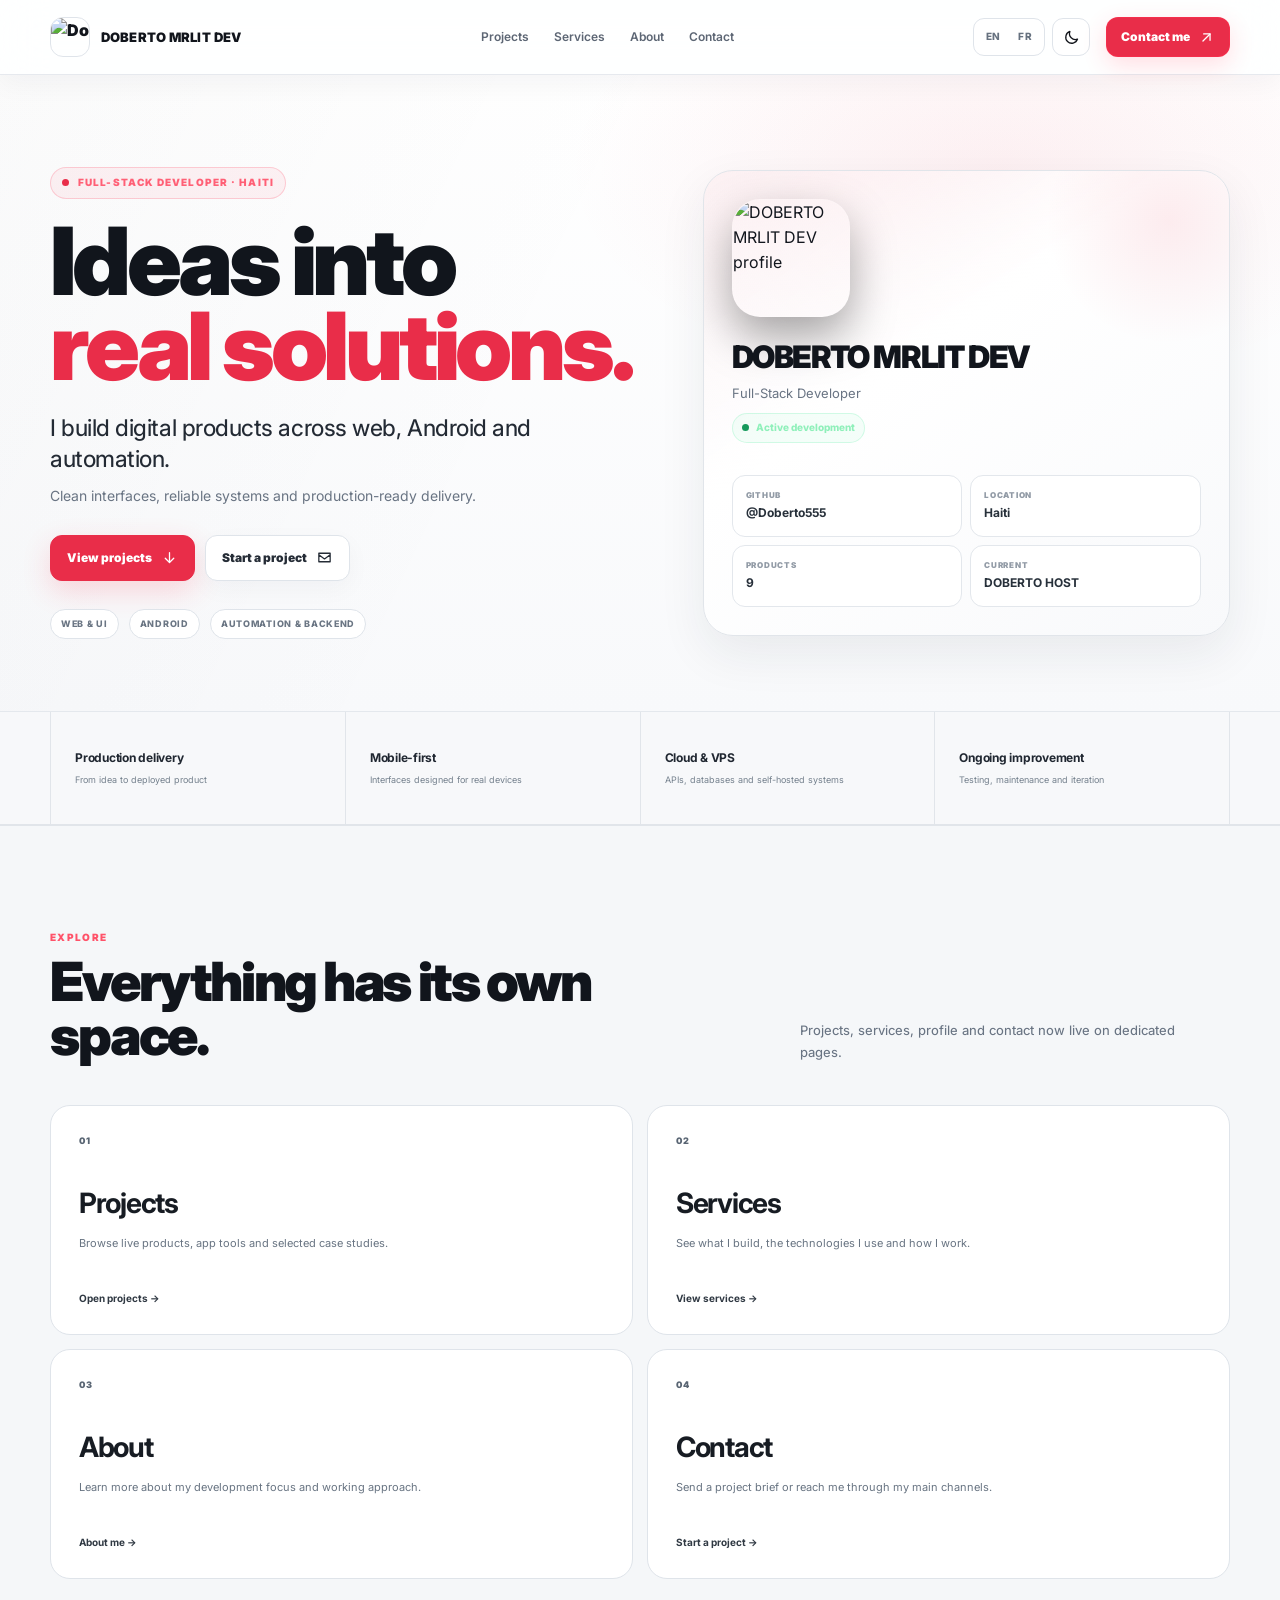
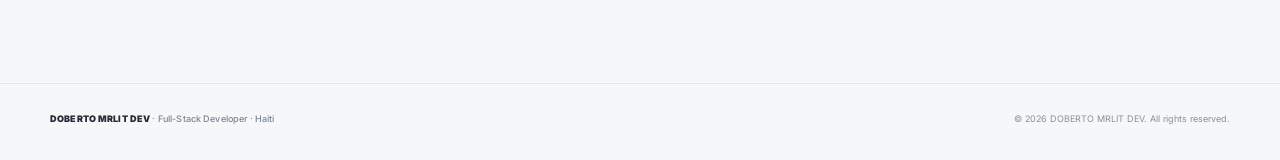
==== index.html @ d6e739d8 "Refresh portfolio UI cache for index.html" ====
<!doctype html>
<html lang="en">
<head>
<meta charset="utf-8">
<meta name="viewport" content="width=device-width,initial-scale=1,viewport-fit=cover">
<title>DOBERTO MRLIT DEV | Full-Stack Developer</title>
<meta name="description" content="Official portfolio of DOBERTO MRLIT DEV — Full-Stack Developer building web, Android and automation products.">
<meta name="author" content="DOBERTO MRLIT DEV">
<meta name="google-site-verification" content="cALy63Eh74a2Y0rTo6aVjcXdVOTKFe8wYYB6sqK8Uak">
<meta name="robots" content="index,follow,max-image-preview:large,max-snippet:-1,max-video-preview:-1">
<meta name="theme-color" content="#07090d">
<meta name="color-scheme" content="dark light">
<link rel="canonical" href="https://dobertomrlit.zone.id/">
<link rel="icon" href="favicon.svg" type="image/svg+xml">
<link rel="manifest" href="site.webmanifest">
<script>try{const t=localStorage.getItem('doberto-theme');document.documentElement.dataset.theme=t||(matchMedia('(prefers-color-scheme: light)').matches?'light':'dark')}catch(_){document.documentElement.dataset.theme='dark'}</script>
<link rel="preconnect" href="https://fonts.googleapis.com">
<link rel="preconnect" href="https://fonts.gstatic.com" crossorigin>
<link href="https://fonts.googleapis.com/css2?family=Inter:wght@400;500;600;700;800;900&display=swap" rel="stylesheet">
<link rel="stylesheet" href="assets/portfolio.css?v=20260912-pro1">
<link rel="stylesheet" href="assets/portfolio-polish.css?v=20260905-cinematic7">
<link rel="stylesheet" href="assets/preferences.css?v=20260905-cinematic2">
<link rel="stylesheet" href="assets/final-clean.css?v=20261001-pages1">
<link rel="preload" as="image" href="https://avatars.githubusercontent.com/u/235633378?v=4">
<meta property="og:type" content="website"><meta property="og:site_name" content="DOBERTO MRLIT DEV">
<meta property="og:title" content="DOBERTO MRLIT DEV | Full-Stack Developer"><meta property="og:description" content="Developer behind DOBERTO HOST, DOBERTO FF PROXY, DOBERTO MINI MD, DOBERTO FLIX, AYITI MARKET, DOBERTO MD V3, DOBERTO VCF and NOVATOP."><meta property="og:url" content="https://dobertomrlit.zone.id/"><meta property="og:image" content="https://dobertomrlit.zone.id/assets/og-preview-v2.jpg?v=20260905-final"><meta property="og:image:secure_url" content="https://dobertomrlit.zone.id/assets/og-preview-v2.jpg?v=20260905-final"><meta property="og:image:type" content="image/jpeg"><meta property="og:image:width" content="1200"><meta property="og:image:height" content="630"><meta property="og:image:alt" content="DOBERTO MRLIT DEV portfolio preview">
<meta name="twitter:card" content="summary_large_image"><meta name="twitter:title" content="DOBERTO MRLIT DEV | Full-Stack Developer"><meta name="twitter:description" content="Developer behind DOBERTO HOST, DOBERTO FF PROXY, DOBERTO MINI MD, DOBERTO FLIX, AYITI MARKET, DOBERTO MD V3, DOBERTO VCF and NOVATOP."><meta name="twitter:image" content="https://dobertomrlit.zone.id/assets/og-preview-v2.jpg?v=20260905-final">
<script type="application/ld+json">{"@context":"https://schema.org","@graph":[{"@type":"Person","@id":"https://dobertomrlit.zone.id/#person","name":"DOBERTO MRLIT DEV","alternateName":["Doberto555","Doberto Mrlit"],"url":"https://dobertomrlit.zone.id/","image":"https://avatars.githubusercontent.com/u/235633378?v=4","jobTitle":"Full-Stack Developer","homeLocation":{"@type":"Country","name":"Haiti"},"email":"mailto:jeandoberto55@gmail.com","sameAs":["https://github.com/Doberto555","https://www.instagram.com/doberto.mr.lit","https://whatsapp.com/channel/0029VbCRDyv0AgWL847SQ419"],"knowsAbout":["Web Development","Android Development","Automation","JavaScript","React","Node.js","Supabase","Firebase","UI/UX"]},{"@type":"WebSite","@id":"https://dobertomrlit.zone.id/#website","url":"https://dobertomrlit.zone.id/","name":"DOBERTO MRLIT DEV","publisher":{"@id":"https://dobertomrlit.zone.id/#person"}}]}</script>
</head>
<body class="intro-active">
<div class="site-intro" id="siteIntro" aria-hidden="true"><div class="intro-inner"><img class="intro-logo" src="https://avatars.githubusercontent.com/u/235633378?v=4" width="84" height="84" alt=""><div class="intro-name">DOBERTO MRLIT DEV</div><div class="intro-progress"><span></span></div></div></div>
<script>(()=>{const finish=()=>{const i=document.getElementById('siteIntro');if(i)i.classList.add('is-leaving');document.body.classList.remove('intro-active');setTimeout(()=>i?.remove(),320)};setTimeout(finish,1800)})()</script>
<a class="skip" href="#main">Skip to content</a>
<header class="nav"><div class="wrap navin"><a class="brand" href="index.html"><img src="https://avatars.githubusercontent.com/u/235633378?v=4" width="40" height="40" alt="Doberto Mrlit"><span>DOBERTO MRLIT DEV</span></a><nav class="links" aria-label="Primary navigation"><a href="projects.html">Projects</a><a href="services.html">Services</a><a href="about.html">About</a><a href="contact.html">Contact</a></nav><a class="nav-cta" href="contact.html">Contact me<span class="icon"><svg viewBox="0 0 24 24" aria-hidden="true"><path d="M7 17L17 7"/><path d="M8 7h9v9"/></svg></span></a><button class="menu" id="menuBtn" aria-label="Open menu" aria-expanded="false" aria-controls="mobilePanel"><span class="icon"><svg viewBox="0 0 24 24" aria-hidden="true"><path d="M4 7h16M4 12h16M4 17h16"/></svg></span></button></div></header>
<nav class="mobile" id="mobilePanel" aria-label="Mobile navigation"><a href="projects.html">Projects<span class="icon"><svg viewBox="0 0 24 24"><path d="M9 18l6-6-6-6"/></svg></span></a><a href="services.html">Services<span class="icon"><svg viewBox="0 0 24 24"><path d="M9 18l6-6-6-6"/></svg></span></a><a href="about.html">About<span class="icon"><svg viewBox="0 0 24 24"><path d="M9 18l6-6-6-6"/></svg></span></a><a href="contact.html">Contact<span class="icon"><svg viewBox="0 0 24 24"><path d="M9 18l6-6-6-6"/></svg></span></a><a href="https://github.com/Doberto555" target="_blank" rel="noopener noreferrer">GitHub<span class="icon"><svg viewBox="0 0 24 24"><path d="M7 17L17 7"/><path d="M8 7h9v9"/></svg></span></a></nav><main id="main"><section class="hero" id="home"><div class="wrap hero-grid"><div class="hero-copy reveal"><div class="eyebrow"><span class="dot"></span> Full-Stack Developer · Haiti</div><h1><span class="hero-line">Ideas into</span><span class="hero-accent">real solutions.</span></h1><p class="lead"><span class="lead-main">I build digital products across web, Android and automation.</span><span class="lead-sub">Clean interfaces, reliable systems and production-ready delivery.</span></p><div class="actions"><a class="btn btn-primary" href="#work">View projects<span class="icon"><svg viewBox="0 0 24 24"><path d="M12 5v14M6 13l6 6 6-6"/></svg></span></a><a class="btn" href="#contact">Start a project<span class="icon"><svg viewBox="0 0 24 24"><path d="M4 6h16v12H4zM4 8l8 6 8-6"/></svg></span></a></div><div class="facts"><span>Web & UI</span><span>Android</span><span>Automation & Backend</span></div></div><aside class="profile reveal"><div class="profile-top"><img src="https://avatars.githubusercontent.com/u/235633378?v=4" width="118" height="118" alt="DOBERTO MRLIT DEV profile"><div><div class="profile-name">DOBERTO MRLIT DEV</div><div class="profile-role">Full-Stack Developer</div><div class="status"><span class="dot"></span>Active development</div></div></div><div class="profile-meta"><div><small>GitHub</small><b>@Doberto555</b></div><div><small>Location</small><b>Haiti</b></div><div><small>Products</small><b>9</b></div><div><small>Current</small><b>DOBERTO HOST</b></div></div></aside></div></section>
<section class="proof-strip" aria-label="Delivery strengths"><div class="wrap proof-grid">
  <div><strong>Production delivery</strong><span>From idea to deployed product</span></div>
  <div><strong>Mobile-first</strong><span>Interfaces designed for real devices</span></div>
  <div><strong>Cloud & VPS</strong><span>APIs, databases and self-hosted systems</span></div>
  <div><strong>Ongoing improvement</strong><span>Testing, maintenance and iteration</span></div>
</div></section>

<section class="home-explore" id="explore"><div class="wrap">
  <div class="section-head reveal"><div><div class="kicker">Explore</div><div class="title">Everything has its own space.</div></div><p class="desc">Projects, services, profile and contact now live on dedicated pages.</p></div>
  <div class="home-page-grid">
    <a class="home-page-card reveal" href="projects.html"><span>01</span><h3>Projects</h3><p>Browse live products, app tools and selected case studies.</p><b>Open projects →</b></a>
    <a class="home-page-card reveal" href="services.html"><span>02</span><h3>Services</h3><p>See what I build, the technologies I use and how I work.</p><b>View services →</b></a>
    <a class="home-page-card reveal" href="about.html"><span>03</span><h3>About</h3><p>Learn more about my development focus and working approach.</p><b>About me →</b></a>
    <a class="home-page-card reveal" href="contact.html"><span>04</span><h3>Contact</h3><p>Send a project brief or reach me through my main channels.</p><b>Start a project →</b></a>
  </div>
</div></section></main><footer><div class="wrap foot"><div><b>DOBERTO MRLIT DEV</b> · Full-Stack Developer · Haiti</div><div>© 2026 DOBERTO MRLIT DEV. All rights reserved.</div></div></footer>
<nav class="bottom-nav" aria-label="Mobile quick navigation"><a href="index.html" class="is-active" aria-current="page"><svg viewBox="0 0 24 24"><path d="M3 11.5 12 4l9 7.5V21h-6v-6H9v6H3Z"/></svg><span>Home</span></a><a href="projects.html"><svg viewBox="0 0 24 24"><rect x="4" y="4" width="6" height="6" rx="1"/><rect x="14" y="4" width="6" height="6" rx="1"/><rect x="4" y="14" width="6" height="6" rx="1"/><rect x="14" y="14" width="6" height="6" rx="1"/></svg><span>Projects</span></a><a href="services.html"><svg viewBox="0 0 24 24"><path d="m12 3 9 5-9 5-9-5 9-5Z"/><path d="m3 12 9 5 9-5"/><path d="m3 16 9 5 9-5"/></svg><span>Services</span></a><a href="about.html"><svg viewBox="0 0 24 24"><circle cx="12" cy="8" r="4"/><path d="M4 21c.8-5 3.4-7 8-7s7.2 2 8 7"/></svg><span>About</span></a><a href="contact.html"><svg viewBox="0 0 24 24"><path d="M4 6h16v12H4zM4 8l8 6 8-6"/></svg><span>Contact</span></a></nav><script>
const b=document.getElementById('menuBtn'),p=document.getElementById('mobilePanel');
const menuLabel=open=>document.documentElement.lang==='fr'?(open?'Fermer le menu':'Ouvrir le menu'):(open?'Close menu':'Open menu');
const closeMenu=()=>{if(!p||!b)return;p.classList.remove('open');b.setAttribute('aria-expanded','false');b.setAttribute('aria-label',menuLabel(false))};
if(b&&p){b.addEventListener('click',()=>{const o=p.classList.toggle('open');b.setAttribute('aria-expanded',String(o));b.setAttribute('aria-label',menuLabel(o))});p.querySelectorAll('a').forEach(a=>a.addEventListener('click',closeMenu));}
document.addEventListener('keydown',e=>{if(e.key==='Escape')closeMenu()});
document.querySelectorAll('.product-mark img').forEach(img=>img.addEventListener('error',()=>{const parent=img.parentElement;parent.textContent=img.dataset.fallback||'';parent.style.fontWeight='900';parent.style.color='var(--accent)';parent.setAttribute('aria-label',img.alt)}));
const items=document.querySelectorAll('.reveal');if('IntersectionObserver'in window){const io=new IntersectionObserver(es=>es.forEach(e=>{if(e.isIntersecting){e.target.classList.add('show');io.unobserve(e.target)}}),{threshold:.08});items.forEach(i=>io.observe(i))}else items.forEach(i=>i.classList.add('show'));
</script>
<script src="assets/portfolio-ui.js?v=20261001-pages4"></script></body></html>
---- assets/portfolio.css ----
:root{
  --bg:#07090d;--bg-soft:#0b0e14;--panel:#0e1219;--panel-2:#111720;--text:#f5f7fb;--muted:#9aa4b2;
  --line:#202733;--line-strong:#313b49;--accent:#ff304f;--accent-soft:rgba(255,48,79,.14);--green:#2ee68a;
  --max:1180px;--radius:24px;--shadow:0 22px 70px rgba(0,0,0,.34)
}
*{box-sizing:border-box}html{scroll-behavior:smooth;scroll-padding-top:88px}body{margin:0;background:var(--bg);color:var(--text);font-family:Inter,Arial,sans-serif;line-height:1.55;-webkit-font-smoothing:antialiased;text-rendering:optimizeLegibility}body::selection{background:rgba(255,48,79,.3)}a{color:inherit;text-decoration:none}button{font:inherit}img{display:block;max-width:100%}.wrap{width:min(calc(100% - 38px),var(--max));margin:auto}.icon{display:inline-flex;width:17px;height:17px;align-items:center;justify-content:center;flex:0 0 auto}.icon svg{width:100%;height:100%;fill:none;stroke:currentColor;stroke-width:1.8;stroke-linecap:round;stroke-linejoin:round}:focus-visible{outline:2px solid #8ab4ff;outline-offset:4px}.skip{position:fixed;top:-70px;left:14px;z-index:10000;padding:10px 14px;border-radius:10px;background:#fff;color:#111;font-weight:700}.skip:focus{top:14px}

.nav{position:sticky;top:0;z-index:100;background:rgba(7,9,13,.78);backdrop-filter:blur(20px);-webkit-backdrop-filter:blur(20px);border-bottom:1px solid rgba(255,255,255,.065)}.navin{height:74px;display:flex;align-items:center;gap:16px}.brand{display:flex;align-items:center;gap:11px;font-weight:900;white-space:nowrap}.brand img{width:40px;height:40px;border-radius:13px;object-fit:cover;border:1px solid var(--line)}.brand span{font-size:13px;letter-spacing:.01em}.links{display:flex;align-items:center;gap:25px;margin-left:auto;color:#b8c0cc;font-size:12px;font-weight:600}.links a{position:relative;transition:color .18s ease}.links a:hover,.links a.is-active{color:#fff}.nav-cta{display:inline-flex;align-items:center;gap:8px;padding:10px 14px;border:1px solid rgba(255,48,79,.55);border-radius:12px;background:var(--accent);color:#fff;font-size:12px;font-weight:900;box-shadow:0 8px 24px rgba(255,48,79,.16)}.menu{display:none;width:42px;height:42px;border:1px solid var(--line);border-radius:12px;background:var(--panel);color:#fff}.mobile{display:none}

.hero{position:relative;padding:92px 0 72px;border-bottom:1px solid var(--line);overflow:hidden;background:linear-gradient(180deg,#080a0f 0%,#07090d 100%)}.hero::before{content:"";position:absolute;inset:0;pointer-events:none;background:radial-gradient(650px 340px at 78% 18%,rgba(255,48,79,.13),transparent 70%),linear-gradient(115deg,rgba(255,255,255,.018),transparent 42%)}.hero-grid{position:relative;display:grid;grid-template-columns:minmax(0,1.06fr) minmax(350px,.94fr);gap:58px;align-items:center}.eyebrow{display:inline-flex;align-items:center;gap:9px;padding:7px 11px;border:1px solid rgba(255,48,79,.2);border-radius:999px;background:rgba(255,48,79,.055);color:#ff6076;font-size:10px;font-weight:900;text-transform:uppercase;letter-spacing:.11em}.dot{width:7px;height:7px;border-radius:50%;background:var(--accent)}h1,h2,h3{margin:0}.hero h1{margin-top:20px;font-size:clamp(54px,7.4vw,94px);line-height:.91;letter-spacing:-.065em;font-weight:900}.hero h1 .hero-line,.hero h1 .hero-accent{display:block}.hero h1 .hero-accent{color:var(--accent)}.lead{max-width:680px;margin:23px 0 27px}.lead-main{display:block;color:#eef1f5;font-size:clamp(18px,2vw,23px);line-height:1.38;font-weight:500;letter-spacing:-.02em}.lead-sub{display:block;margin-top:8px;color:var(--muted);font-size:14px;line-height:1.7}.actions{display:flex;gap:10px;flex-wrap:wrap}.btn{display:inline-flex;align-items:center;justify-content:center;gap:9px;min-height:46px;padding:11px 16px;border:1px solid var(--line);border-radius:12px;background:rgba(255,255,255,.02);font-size:12px;font-weight:900;transition:transform .18s ease,border-color .18s ease,background .18s ease}.btn-primary{background:var(--accent);color:#fff;border-color:var(--accent);box-shadow:0 10px 28px rgba(255,48,79,.18)}.facts{display:flex;gap:10px;flex-wrap:wrap;margin-top:28px}.facts span{padding:7px 10px;border:1px solid var(--line);border-radius:999px;background:rgba(255,255,255,.018);color:#7f8997;font-size:9px;font-weight:800;text-transform:uppercase;letter-spacing:.08em}

.profile{position:relative;min-height:430px;padding:28px;border:1px solid rgba(255,255,255,.08);border-radius:30px;background:linear-gradient(145deg,rgba(255,48,79,.08),rgba(16,20,28,.98) 40%,#0b0f15);box-shadow:var(--shadow);overflow:hidden}.profile::before{content:"";position:absolute;right:-70px;top:-80px;width:260px;height:260px;border-radius:50%;background:radial-gradient(circle,rgba(255,48,79,.2),transparent 67%)}.profile::after{content:"";position:absolute;inset:auto 22px 22px auto;width:160px;height:160px;border:1px solid rgba(255,255,255,.04);border-radius:28px;transform:rotate(12deg)}.profile-top{position:relative;z-index:2;display:flex;flex-direction:column;align-items:flex-start;gap:16px}.profile img{width:118px;height:118px;border-radius:28px;object-fit:cover;border:1px solid rgba(255,255,255,.12);box-shadow:0 20px 45px rgba(0,0,0,.35)}.profile-name{font-size:31px;font-weight:900;letter-spacing:-.045em}.profile-role{margin-top:2px;color:#a9b2bf;font-size:13px}.status{display:inline-flex;align-items:center;gap:7px;margin-top:10px;padding:6px 9px;border:1px solid rgba(46,230,138,.18);border-radius:999px;background:rgba(46,230,138,.05);color:#8ff0ba;font-size:10px;font-weight:800}.status .dot{background:var(--green)}.profile-meta{position:relative;z-index:2;display:grid;grid-template-columns:repeat(2,minmax(0,1fr));gap:8px;margin-top:32px}.profile-meta div{min-width:0;padding:13px;border:1px solid var(--line);border-radius:13px;background:rgba(8,11,16,.72)}.profile-meta small{display:block;color:#687382;font-size:8px;font-weight:900;text-transform:uppercase;letter-spacing:.09em}.profile-meta b{display:block;margin-top:3px;color:#eef1f4;font-size:12px;white-space:nowrap;overflow:hidden;text-overflow:ellipsis}

section{padding:82px 0}.section-head{display:grid;grid-template-columns:1fr minmax(260px,430px);gap:42px;align-items:end;margin-bottom:30px}.kicker{display:flex;align-items:center;gap:8px;color:#ff5269;font-size:10px;font-weight:900;text-transform:uppercase;letter-spacing:.13em}.kicker::before{content:"";width:28px;height:2px;background:var(--accent);border-radius:999px}.title{margin-top:8px;font-size:clamp(34px,4.5vw,54px);line-height:1;letter-spacing:-.05em;font-weight:900}.desc{margin:0;color:var(--muted);font-size:13px;line-height:1.7}

#work{background:linear-gradient(180deg,#080a0f,#07090d)}.project-list{display:grid;grid-template-columns:repeat(2,minmax(0,1fr));gap:16px}.project{--accent:#8f98a7;position:relative;display:grid;grid-template-columns:82px 1fr;grid-template-rows:auto 1fr auto;gap:0 18px;min-height:330px;padding:22px;border:1px solid color-mix(in srgb,var(--accent) 26%,var(--line));border-radius:22px;background:linear-gradient(145deg,color-mix(in srgb,var(--accent) 8%,#10141b),#0c1016 52%,#090c11);overflow:hidden;transition:transform .2s ease,border-color .2s ease,box-shadow .2s ease}.project::before{content:"";position:absolute;inset:0;background:radial-gradient(300px 180px at 100% 0%,color-mix(in srgb,var(--accent) 18%,transparent),transparent 70%);pointer-events:none}.product-mark{position:relative;z-index:1;width:82px;height:82px;grid-column:1;grid-row:1;border:1px solid color-mix(in srgb,var(--accent) 34%,var(--line));border-radius:19px;background:#0c1016;overflow:hidden;box-shadow:0 12px 34px rgba(0,0,0,.28)}.product-mark img{width:100%;height:100%;object-fit:cover}.project-main{position:relative;z-index:1;grid-column:1/-1;grid-row:2;display:flex;flex-direction:column;min-width:0}.project-title-row{display:flex;align-items:center;gap:8px;flex-wrap:wrap;margin-top:18px}.project h3{font-size:26px;letter-spacing:-.04em}.domain{width:100%;order:5;color:#707b8a;font-size:10px;overflow-wrap:anywhere}.live{display:inline-flex;align-items:center;gap:5px;padding:4px 7px;border:1px solid color-mix(in srgb,var(--accent) 22%,var(--line));border-radius:999px;color:color-mix(in srgb,var(--accent) 76%,#fff);font-size:8px;font-weight:900;text-transform:uppercase;letter-spacing:.08em}.live-dot{width:5px;height:5px;border-radius:50%;background:currentColor}.source-private{display:inline-flex;align-items:center;padding:4px 7px;border:1px solid var(--line);border-radius:999px;color:#77818f;font-size:8px;font-weight:800;text-transform:uppercase;letter-spacing:.06em}.project p{max-width:520px;margin:14px 0 17px;color:#a7b0bd;font-size:13px;line-height:1.65}.chips{display:flex;gap:6px;flex-wrap:wrap;margin-top:auto}.chip,.pill{padding:5px 8px;border:1px solid var(--line);border-radius:999px;background:rgba(255,255,255,.025);color:#939eac;font-size:9px}.project-actions{position:relative;z-index:1;grid-column:1/-1;grid-row:3;display:flex;gap:8px;margin-top:20px}.project-actions a{display:inline-flex;align-items:center;justify-content:center;gap:7px;padding:9px 12px;border:1px solid var(--line);border-radius:10px;background:#11161e;color:#dce1e7;font-size:10px;font-weight:900;white-space:nowrap}.project-actions .primary{background:var(--accent);border-color:var(--accent);color:#fff;box-shadow:0 10px 25px color-mix(in srgb,var(--accent) 18%,transparent)}

#stack{border-top:1px solid var(--line);border-bottom:1px solid var(--line);background:#090c11}.stack{display:grid;grid-template-columns:repeat(4,minmax(0,1fr));gap:12px}.tech{min-height:150px;padding:20px;border:1px solid var(--line);border-radius:18px;background:linear-gradient(180deg,#10151d,#0c1016);display:flex;flex-direction:column;align-items:flex-start;justify-content:flex-end;gap:10px;position:relative;overflow:hidden}.tech::before{content:"";position:absolute;inset:0 auto auto 0;width:100%;height:2px;background:linear-gradient(90deg,var(--accent),transparent 75%);opacity:.7}.tech svg{width:36px;height:36px}.tech span{color:#edf0f4;font-size:13px;font-weight:900}.tech small{color:#7f8996;font-size:10px;line-height:1.5}.stack-tools{display:flex;gap:8px;flex-wrap:wrap;margin-top:18px}.stack-tools span{padding:6px 9px;border:1px solid var(--line);border-radius:999px;color:#7f8997;font-size:9px;font-weight:800;background:#0c1016}

#about{background:linear-gradient(180deg,#07090d,#090c11)}.about-grid{display:grid;grid-template-columns:1.1fr .9fr;gap:16px}.about-card{position:relative;padding:26px;border:1px solid var(--line);border-radius:20px;background:linear-gradient(145deg,#10151d,#0c1016);overflow:hidden}.about-card:first-child{border-color:rgba(255,48,79,.22)}.about-card h3{font-size:23px;letter-spacing:-.03em}.about-card p{margin:10px 0 0;color:var(--muted);font-size:13px;line-height:1.7}.pills{display:flex;gap:7px;flex-wrap:wrap;margin-top:18px}

.contact{position:relative;padding:38px;border:1px solid rgba(255,48,79,.24);border-radius:24px;background:linear-gradient(135deg,rgba(255,48,79,.1),#10151d 42%,#0b0f15);overflow:hidden}.contact::after{content:"";position:absolute;right:-70px;bottom:-110px;width:300px;height:300px;border-radius:50%;background:radial-gradient(circle,rgba(255,48,79,.12),transparent 69%);pointer-events:none}.contact-grid{position:relative;z-index:1;display:grid;grid-template-columns:1fr 230px;gap:42px;align-items:center}.availability{display:inline-flex;align-items:center;gap:7px;margin-bottom:15px;color:#8ff0ba;font-size:10px;font-weight:900}.availability::before{content:"";width:6px;height:6px;border-radius:50%;background:var(--green)}.contact h2{max-width:760px;font-size:clamp(33px,4.8vw,56px);line-height:1;letter-spacing:-.05em}.contact p{max-width:620px;margin:14px 0 0;color:var(--muted);font-size:13px;line-height:1.7}.socials{display:grid;gap:8px}.social{display:flex;align-items:center;gap:9px;padding:11px 12px;border:1px solid var(--line);border-radius:11px;background:rgba(255,255,255,.02);color:#d8dee6;font-size:11px;font-weight:800}

footer{padding:28px 0 96px;border-top:1px solid var(--line);color:#6f7987;font-size:11px}.foot{display:flex;justify-content:space-between;gap:18px;flex-wrap:wrap}.foot b{color:#cdd4dd}.reveal{opacity:0;transform:translateY(10px);transition:opacity .46s ease,transform .46s ease}.reveal.show{opacity:1;transform:none}

.bottom-nav{display:none}
@media(hover:hover){.project:hover{transform:translateY(-4px);border-color:color-mix(in srgb,var(--accent) 48%,var(--line));box-shadow:0 20px 52px rgba(0,0,0,.22)}.btn:hover,.nav-cta:hover,.project-actions a:hover,.social:hover{transform:translateY(-1px)}.btn:not(.btn-primary):hover,.social:hover{border-color:var(--line-strong);background:#121821}}
@media(max-width:980px){.links,.nav-cta{display:none}.menu{display:inline-flex;align-items:center;justify-content:center;margin-left:auto}.mobile{position:fixed;top:76px;left:14px;right:14px;z-index:95;padding:9px;border:1px solid var(--line);border-radius:16px;background:rgba(14,18,25,.97);box-shadow:0 24px 60px rgba(0,0,0,.4);backdrop-filter:blur(18px)}.mobile.open{display:block}.mobile a{display:flex;align-items:center;justify-content:space-between;padding:12px;border-radius:10px}.hero-grid{grid-template-columns:1fr;gap:34px}.profile{min-height:auto;max-width:680px}.profile-top{flex-direction:row;align-items:center}.profile img{width:86px;height:86px;border-radius:22px}.profile-name{font-size:25px}.section-head{grid-template-columns:1fr;gap:13px}.stack{grid-template-columns:repeat(2,1fr)}.contact-grid{grid-template-columns:1fr}.socials{grid-template-columns:repeat(2,minmax(0,1fr))}}
@media(max-width:760px){html{scroll-padding-top:72px}.wrap{width:min(calc(100% - 24px),var(--max))}.hero{padding:58px 0 48px}.hero h1{font-size:clamp(48px,15vw,72px)}.lead{margin-top:20px}.profile{border-radius:22px}.project-list{grid-template-columns:1fr}.project{min-height:0}.about-grid{grid-template-columns:1fr}.stack{grid-template-columns:1fr 1fr}section{padding:64px 0}.contact{padding:28px 21px}.mobile>a[href^="#"]{display:none}.mobile>a[href="https://github.com/Doberto555"]{display:flex}.bottom-nav{position:fixed;left:0;right:0;bottom:0;z-index:120;display:grid;grid-template-columns:repeat(5,1fr);padding:7px max(8px,env(safe-area-inset-right)) calc(7px + env(safe-area-inset-bottom)) max(8px,env(safe-area-inset-left));border-top:1px solid rgba(255,255,255,.08);background:rgba(7,9,13,.9);backdrop-filter:blur(20px);-webkit-backdrop-filter:blur(20px)}.bottom-nav a{display:flex;min-width:0;flex-direction:column;align-items:center;justify-content:center;gap:3px;padding:4px 2px;color:#7f8997;font-size:8px;font-weight:800}.bottom-nav a svg{width:19px;height:19px;fill:none;stroke:currentColor;stroke-width:1.8;stroke-linecap:round;stroke-linejoin:round}.bottom-nav a.is-active{color:var(--accent)}footer{padding-bottom:100px}}
@media(max-width:480px){.wrap{width:min(calc(100% - 20px),var(--max))}.navin{height:66px}.brand span{font-size:11px}.brand img{width:35px;height:35px}.hero{padding:46px 0 42px}.hero h1{font-size:47px}.lead-main{font-size:17px}.lead-sub{font-size:12px}.actions{display:grid;grid-template-columns:1fr 1fr}.btn{padding:10px 9px;font-size:11px}.facts{margin-top:20px}.profile{padding:19px}.profile-top{gap:12px}.profile img{width:72px;height:72px;border-radius:18px}.profile-name{font-size:21px}.profile-meta{margin-top:22px}.profile-meta div{padding:10px}.title{font-size:37px}.project{grid-template-columns:68px 1fr;padding:18px}.product-mark{width:68px;height:68px;border-radius:16px}.project h3{font-size:22px}.project p{font-size:12px}.project-actions{display:grid;grid-template-columns:1fr 1fr}.stack{grid-template-columns:1fr}.tech{min-height:122px}.contact h2{font-size:34px}.socials{grid-template-columns:1fr}.foot{display:block}.foot>div+div{margin-top:6px}}
@media(prefers-reduced-motion:reduce){html{scroll-behavior:auto}.reveal{opacity:1;transform:none;transition:none}.project,.btn,.nav-cta,.social{transition:none}}
---- assets/portfolio-polish.css ----
.links a::after{content:"";position:absolute;left:0;right:0;bottom:-25px;height:1px;background:#fff;transform:scaleX(0);transform-origin:center;transition:transform .18s ease}.links a.is-active::after{transform:scaleX(1)}
.product-mark{transition:border-color .18s ease,transform .18s ease}.project:hover .product-mark{border-color:color-mix(in srgb,var(--accent) 52%,var(--line));transform:translateY(-1px)}
.source-private{display:none!important}
.project-actions a,.social{transition:background .18s ease,border-color .18s ease,transform .18s ease}.project-actions a:hover,.social:hover{transform:translateY(-1px);background:#171a21}.project-actions .primary:hover{filter:brightness(1.04)}.contact::before{content:"";position:absolute;top:0;left:42px;right:42px;height:1px;background:linear-gradient(90deg,transparent,#3b404a,transparent)}

/* Premium product cards */
.project{position:relative;display:flex;flex-direction:column;min-height:340px;padding:28px;border:1px solid color-mix(in srgb,var(--accent) 18%,var(--line));border-radius:24px;overflow:hidden;background:linear-gradient(145deg,color-mix(in srgb,var(--accent) 5%,#10141b),#0c1016 58%,#090c11);box-shadow:0 16px 44px rgba(0,0,0,.13)}
.project::before{content:"";position:absolute;inset:0;z-index:0;pointer-events:none;background:radial-gradient(330px 190px at 100% 0%,color-mix(in srgb,var(--accent) 11%,transparent),transparent 74%)}
.project::after{content:"";position:absolute;left:28px;right:28px;top:0;height:2px;z-index:1;border-radius:999px;background:linear-gradient(90deg,var(--accent),color-mix(in srgb,var(--accent) 28%,transparent),transparent 78%);opacity:.82}
.product-mark{position:absolute;left:28px;top:30px;z-index:3;width:78px;height:78px;display:grid;place-items:center;border:1px solid color-mix(in srgb,var(--accent) 28%,var(--line));border-radius:18px;background:#0a0d12;overflow:hidden;box-shadow:0 12px 28px rgba(0,0,0,.22)}
.product-mark img{width:100%;height:100%;object-fit:contain;padding:9px;background:#0a0d12}
.project-main{position:relative;z-index:2;display:flex;flex:1;flex-direction:column;width:100%}
.project-title-row{min-height:82px;margin:0;padding:8px 0 8px 102px;display:flex;align-content:center;align-items:center;gap:8px;flex-wrap:wrap}
.project h3{font-size:30px;line-height:.98;letter-spacing:-.05em;font-weight:900}
.project .live{padding:4px 7px;font-size:7px;letter-spacing:.08em}
.project .domain{width:100%;margin-top:3px;color:#687382;font-size:9px;letter-spacing:.015em}
.project p{max-width:500px;margin:20px 0 19px;color:#939eaa;font-size:12px;line-height:1.7}
.project .chips{display:flex;gap:7px;flex-wrap:wrap;margin-top:auto}
.project .chip{padding:5px 8px;border-color:#1b222c;background:transparent;color:#7f8996;font-size:8px}
.project .chip:nth-child(n+4){display:none}
.project-actions{position:relative;z-index:2;display:grid;grid-template-columns:1.08fr .92fr;gap:9px;width:100%;margin-top:24px}
.project-actions a{min-height:44px;width:100%;border-radius:11px;font-size:10px}
.project-actions .primary{box-shadow:none}
.project-actions a:not(.primary){background:transparent;border-color:#252d38;color:#aeb6c1}

/* More editorial spacing between sections */
section{padding-top:104px;padding-bottom:104px}
.section-head{margin-bottom:42px;gap:52px}
.section-head .title{margin-top:10px}
.section-head .desc{max-width:390px}
.project-list{gap:22px}
#stack,#about,#contact{scroll-margin-top:82px}

/* Premium services studio */
#stack{position:relative;overflow:hidden}
#stack .section-head{margin-bottom:36px}
#stack .stack{counter-reset:service;display:grid;grid-template-columns:repeat(2,minmax(0,1fr));gap:14px}
#stack .tech{counter-increment:service;position:relative;min-height:190px;padding:28px 72px 28px 102px;border:1px solid rgba(255,255,255,.075);border-radius:20px;background:linear-gradient(145deg,#10151d 0%,#0d1118 62%,#0a0e14 100%);display:flex;flex-direction:column;align-items:flex-start;justify-content:center;gap:7px;overflow:hidden;box-shadow:none;transition:border-color .18s ease,background .18s ease}
#stack .tech::before{content:"0" counter(service);position:absolute;top:24px;right:26px;width:auto;height:auto;background:none;color:#4f5967;font-size:10px;font-weight:900;line-height:1;letter-spacing:.12em;opacity:1}
#stack .tech::after{content:"";position:absolute;left:0;top:28px;bottom:28px;width:2px;border-radius:999px;background:var(--accent);opacity:.72}
#stack .tech svg{position:absolute;left:28px;top:50%;transform:translateY(-50%);width:48px;height:48px;padding:10px;border:1px solid #252d38;border-radius:14px;background:#0a0e14;box-sizing:border-box}
#stack .tech span{position:relative;color:#f2f4f7;font-size:18px;font-weight:900;line-height:1.1;letter-spacing:-.025em}
#stack .tech small{max-width:470px;color:#8893a1;font-size:11px;line-height:1.65}

/* Technology stack with real icons */
#stack .stack-tools{display:grid;grid-template-columns:repeat(auto-fit,minmax(132px,1fr));gap:9px;margin-top:30px;padding-top:22px;border-top:1px solid #1d242e}
#stack .stack-tools>span{display:flex;align-items:center;gap:9px;min-width:0;min-height:46px;padding:9px 11px;border:1px solid #202833;border-radius:12px;background:#0b1016;color:#9aa5b3;font-size:9px;font-weight:900;letter-spacing:.035em;text-transform:none;transition:border-color .18s ease,background .18s ease,color .18s ease}
#stack .stack-tools>span::before{content:"";width:24px;height:24px;flex:0 0 24px;background-repeat:no-repeat;background-position:center;background-size:contain}
#stack .stack-tools>span:nth-child(1)::before{background-image:url("data:image/svg+xml,%3Csvg xmlns='http://www.w3.org/2000/svg' viewBox='0 0 24 24'%3E%3Cpath fill='%23E34F26' d='M3 2h18l-1.6 18L12 22l-7.4-2L3 2z'/%3E%3Cpath fill='white' d='M7 6h10l-.2 2H9.2l.2 2h7.2l-.6 6-4 1.1-4-1.1-.3-3h2l.15 1.5 2.15.6 2.15-.6.2-2.5H7.5L7 6z'/%3E%3C/svg%3E")}
#stack .stack-tools>span:nth-child(2)::before{background-image:url("data:image/svg+xml,%3Csvg xmlns='http://www.w3.org/2000/svg' viewBox='0 0 24 24'%3E%3Cpath fill='%231572B6' d='M3 2h18l-1.6 18L12 22l-7.4-2L3 2z'/%3E%3Cpath fill='white' d='M7 6h10l-.2 2H9l.2 2h7.4l-.7 6-3.7 1.1L8.3 16l-.3-3h2l.15 1.5 1.85.55 1.85-.55.25-2.5H7.4L7 6z'/%3E%3C/svg%3E")}
#stack .stack-tools>span:nth-child(3)::before{background-image:url("data:image/svg+xml,%3Csvg xmlns='http://www.w3.org/2000/svg' viewBox='0 0 24 24'%3E%3Crect x='2' y='2' width='20' height='20' rx='4' fill='%23F7DF1E'/%3E%3Ctext x='12' y='16.5' text-anchor='middle' font-family='Arial' font-size='9' font-weight='700' fill='%23111'%3EJS%3C/text%3E%3C/svg%3E")}
#stack .stack-tools>span:nth-child(4)::before{background-image:url("data:image/svg+xml,%3Csvg xmlns='http://www.w3.org/2000/svg' viewBox='0 0 24 24'%3E%3Crect x='2' y='2' width='20' height='20' rx='4' fill='%233178C6'/%3E%3Ctext x='12' y='16.5' text-anchor='middle' font-family='Arial' font-size='9' font-weight='700' fill='white'%3ETS%3C/text%3E%3C/svg%3E")}
#stack .stack-tools>span:nth-child(5)::before{background-image:url("data:image/svg+xml,%3Csvg xmlns='http://www.w3.org/2000/svg' viewBox='0 0 24 24'%3E%3Ccircle cx='12' cy='12' r='2' fill='%2361DAFB'/%3E%3Cg fill='none' stroke='%2361DAFB' stroke-width='1.4'%3E%3Cellipse cx='12' cy='12' rx='10' ry='4'/%3E%3Cellipse cx='12' cy='12' rx='10' ry='4' transform='rotate(60 12 12)'/%3E%3Cellipse cx='12' cy='12' rx='10' ry='4' transform='rotate(120 12 12)'/%3E%3C/g%3E%3C/svg%3E")}
#stack .stack-tools>span:nth-child(6)::before{background-image:url("data:image/svg+xml,%3Csvg xmlns='http://www.w3.org/2000/svg' viewBox='0 0 24 24'%3E%3Cpath fill='%235FA04E' d='M12 2 21 7v10l-9 5-9-5V7l9-5z'/%3E%3Cpath fill='white' d='M8 9h2v6H8V9zm3 0h2.1l2.9 4V9h2v6h-2.1L13 11v4h-2V9z'/%3E%3C/svg%3E")}
#stack .stack-tools>span:nth-child(7)::before{background-image:url("data:image/svg+xml,%3Csvg xmlns='http://www.w3.org/2000/svg' viewBox='0 0 24 24'%3E%3Cpath fill='%237F52FF' d='M3 3h18L12 12l9 9H3V3z'/%3E%3Cpath fill='%23F88909' d='M21 3 12 12l9 9V3z'/%3E%3C/svg%3E")}
#stack .stack-tools>span:nth-child(8)::before{background-image:url("data:image/svg+xml,%3Csvg xmlns='http://www.w3.org/2000/svg' viewBox='0 0 24 24'%3E%3Cpath fill='%23FFCA28' d='M5 19 8 4l4 7 2-4 5 12-7 3-7-3z'/%3E%3Cpath fill='%23FFA000' d='m8 4 4 7-7 8 3-15z'/%3E%3C/svg%3E")}
#stack .stack-tools>span:nth-child(9)::before{background-image:url("data:image/svg+xml,%3Csvg xmlns='http://www.w3.org/2000/svg' viewBox='0 0 24 24'%3E%3Cpath fill='%233ECF8E' d='M13 2 4 13h7l-1 9 10-13h-7V2z'/%3E%3C/svg%3E")}
#stack .stack-tools>span:nth-child(10)::before{background-image:url("data:image/svg+xml,%3Csvg xmlns='http://www.w3.org/2000/svg' viewBox='0 0 24 24'%3E%3Ccircle cx='12' cy='12' r='11' fill='%231b1f23'/%3E%3Cpath fill='white' d='M12 5a7 7 0 0 0-2.2 13.6c.35.06.48-.15.48-.34v-1.33c-1.96.43-2.37-.83-2.37-.83-.32-.82-.78-1.04-.78-1.04-.64-.44.05-.43.05-.43.71.05 1.08.73 1.08.73.63 1.08 1.65.77 2.05.59.06-.46.25-.77.45-.95-1.56-.18-3.2-.78-3.2-3.46 0-.76.27-1.39.72-1.88-.07-.18-.31-.89.07-1.85 0 0 .59-.19 1.92.72a6.7 6.7 0 0 1 3.5 0c1.33-.91 1.92-.72 1.92-.72.38.96.14 1.67.07 1.85.45.49.72 1.12.72 1.88 0 2.69-1.64 3.28-3.2 3.46.25.22.48.65.48 1.31v1.95c0 .19.13.4.49.33A7 7 0 0 0 12 5z'/%3E%3C/svg%3E")}
#stack .stack-tools>span:nth-child(11)::before{background-image:url("data:image/svg+xml,%3Csvg xmlns='http://www.w3.org/2000/svg' viewBox='0 0 24 24'%3E%3Ccircle cx='12' cy='12' r='11' fill='%231b1f23'/%3E%3Cpath fill='white' d='m12 6 6 11H6L12 6z'/%3E%3C/svg%3E")}
@media(hover:hover){#stack .tech:hover{border-color:#323b48;background:linear-gradient(145deg,#111720,#0e131a 62%,#0b0f15)}#stack .stack-tools>span:hover{border-color:#384250;background:#0e141c;color:#dce2e9}}
html[data-theme="light"] #stack .tech{border-color:#dfe4ea;background:linear-gradient(145deg,#fff,#f8f9fb);box-shadow:0 10px 28px rgba(34,42,54,.035)}
html[data-theme="light"] #stack .tech::before{color:#a1a9b4}
html[data-theme="light"] #stack .tech svg{border-color:#dfe4ea;background:#fff}
html[data-theme="light"] #stack .tech span{color:#1a2029}
html[data-theme="light"] #stack .tech small{color:#66717f}
html[data-theme="light"] #stack .stack-tools{border-top-color:#dfe4ea}
html[data-theme="light"] #stack .stack-tools>span{border-color:#dfe4ea;background:#fff;color:#53606e;box-shadow:0 5px 16px rgba(30,38,50,.035)}

/* Cinematic mobile hero */
@media(max-width:760px){
  section{padding-top:74px;padding-bottom:74px}
  .section-head{margin-bottom:28px;gap:12px}
  .hero{padding:36px 0 34px}
  .hero::before{background:radial-gradient(340px 190px at 92% 4%,rgba(255,48,79,.14),transparent 72%),linear-gradient(180deg,rgba(255,255,255,.012),transparent 45%)}
  .hero-grid{gap:22px}
  .eyebrow{padding:6px 9px;font-size:9px;letter-spacing:.1em}
  .hero h1{margin-top:16px;font-size:clamp(43px,13.8vw,64px);line-height:.92;letter-spacing:-.058em}
  .lead{margin:18px 0 20px}
  .lead-main{font-size:17px;line-height:1.42}
  .lead-sub{margin-top:6px;font-size:12px;line-height:1.6}
  .actions{display:grid;grid-template-columns:1fr 1fr;gap:9px}
  .actions .btn{width:100%;min-height:45px}
  .facts{margin-top:16px;gap:6px}
  .facts span{padding:5px 8px;font-size:8px}
  .profile{min-height:0;padding:17px;border-radius:20px;background:linear-gradient(145deg,rgba(255,48,79,.07),rgba(16,20,28,.98) 42%,#0b0f15)}
  .profile::before{right:-70px;top:-85px;width:190px;height:190px;opacity:.72}
  .profile::after{display:none}
  .profile-top{flex-direction:row;align-items:center;gap:13px}
  .profile img{width:66px;height:66px;border-radius:17px;box-shadow:0 12px 28px rgba(0,0,0,.3)}
  .profile-name{font-size:19px;line-height:1.05;letter-spacing:-.035em}
  .profile-role{font-size:11px}
  .status{margin-top:7px;padding:4px 7px;font-size:8px}
  .profile-meta{grid-template-columns:repeat(4,minmax(0,1fr));gap:6px;margin-top:14px}
  .profile-meta div{padding:9px 7px;border-radius:10px;text-align:center}
  .profile-meta small{font-size:6px;letter-spacing:.07em}
  .profile-meta b{margin-top:2px;font-size:9px}
  .project-list{gap:14px}
  .project{min-height:0;padding:21px;border-radius:21px}
  .project::after{left:21px;right:21px}
  .product-mark{left:21px;top:23px;width:66px;height:66px;border-radius:16px}
  .product-mark img{padding:8px}
  .project-title-row{min-height:70px;padding:5px 0 5px 86px;gap:6px}
  .project h3{font-size:23px}
  .project p{margin:17px 0 16px;font-size:11.5px;line-height:1.65}
  .project-actions{margin-top:19px}
  #stack .section-head{margin-bottom:24px}
  #stack .stack{grid-template-columns:1fr;gap:10px}
  #stack .tech{min-height:146px;padding:22px 54px 22px 82px;border-radius:17px}
  #stack .tech::before{top:20px;right:20px;font-size:9px}
  #stack .tech::after{top:22px;bottom:22px}
  #stack .tech svg{left:22px;width:42px;height:42px;padding:9px;border-radius:12px}
  #stack .tech span{font-size:16px}
  #stack .tech small{font-size:10px;line-height:1.55}
  #stack .stack-tools{grid-template-columns:repeat(2,minmax(0,1fr));gap:8px;margin-top:20px;padding-top:16px}
  #stack .stack-tools>span{min-height:43px;padding:8px 9px;font-size:8px}
  #stack .stack-tools>span::before{width:22px;height:22px;flex-basis:22px}
}

@media(max-width:480px){
  section{padding-top:64px;padding-bottom:64px}
  .contact::before{left:22px;right:22px}
  .hero{padding:30px 0 28px}
  .hero h1{font-size:clamp(42px,13vw,52px)}
  .lead-main{font-size:16px}
  .facts{display:grid;grid-template-columns:repeat(3,minmax(0,1fr));width:100%}
  .facts span{text-align:center;white-space:nowrap;overflow:hidden;text-overflow:ellipsis}
  .profile{padding:15px}
  .profile img{width:60px;height:60px;border-radius:15px}
  .profile-name{font-size:17px}
  .profile-meta{grid-template-columns:repeat(2,minmax(0,1fr))}
  .profile-meta div{text-align:left;padding:9px 10px}
  .profile-meta small{font-size:7px}.profile-meta b{font-size:10px}
  .project{padding:18px;border-radius:19px}
  .project::after{left:18px;right:18px}
  .product-mark{left:18px;top:20px;width:60px;height:60px;border-radius:15px}
  .product-mark img{padding:7px}
  .project-title-row{min-height:64px;padding:4px 0 4px 78px;gap:6px}
  .project h3{font-size:21px}
  .project .domain{font-size:8px}
  .project p{display:-webkit-box;overflow:hidden;-webkit-box-orient:vertical;-webkit-line-clamp:3;margin-top:15px}
  .project-actions{gap:8px;margin-top:18px}
  .project-actions a{min-height:43px}
  #stack .tech{min-height:138px;padding:20px 48px 20px 74px}
  #stack .tech::before{top:18px;right:17px}
  #stack .tech svg{left:18px;width:40px;height:40px;padding:8px}
  #stack .tech span{font-size:15px}
  #stack .tech small{font-size:9.5px}
}
@media(max-width:360px){.actions{grid-template-columns:1fr}.facts{grid-template-columns:1fr 1fr}.facts span:last-child{grid-column:1/-1}.profile-top{align-items:flex-start}.profile-name{font-size:16px}.project-title-row{padding-left:72px}.product-mark{width:54px;height:54px}.project h3{font-size:19px}}
@media(prefers-reduced-motion:reduce){.links a::after,.product-mark,.project-actions a,.social,#stack .tech,#stack .stack-tools>span{transition:none!important}}

/* Premium About */
#about{position:relative;background:linear-gradient(180deg,#07090d 0%,#090c11 100%);border-top:1px solid #151b24}
#about .about-grid{display:grid;grid-template-columns:1.14fr .86fr;gap:14px}
#about .about-card{position:relative;min-height:255px;padding:34px;border:1px solid #202733;border-radius:22px;background:linear-gradient(145deg,#10151d,#0b0f15);overflow:hidden;box-shadow:none}
#about .about-card:first-child{border-color:rgba(255,48,79,.24);background:linear-gradient(145deg,rgba(255,48,79,.075),#10141b 45%,#0b0f15)}
#about .about-card:first-child::before{content:"";position:absolute;left:0;top:34px;bottom:34px;width:2px;border-radius:999px;background:var(--accent)}
#about .about-card:first-child::after{content:"";position:absolute;right:-90px;top:-110px;width:260px;height:260px;border-radius:50%;background:radial-gradient(circle,rgba(255,48,79,.12),transparent 68%);pointer-events:none}
#about .about-card h3{position:relative;z-index:1;max-width:540px;font-size:clamp(25px,2.5vw,36px);line-height:1.02;letter-spacing:-.045em}
#about .about-card:nth-child(2) h3{font-size:26px}
#about .about-card p{position:relative;z-index:1;max-width:610px;margin:15px 0 0;color:#929ca9;font-size:12px;line-height:1.75}
#about .pills{position:relative;z-index:1;display:flex;gap:7px;flex-wrap:wrap;margin-top:25px}
#about .pill{padding:6px 9px;border:1px solid #252d38;border-radius:999px;background:transparent;color:#87919e;font-size:8px;font-weight:800;letter-spacing:.025em}

/* Premium final CTA */
#contact{padding-top:92px;padding-bottom:78px;background:#07090d}
#contact .contact{position:relative;padding:52px 54px;border:1px solid rgba(255,48,79,.22);border-radius:28px;background:linear-gradient(135deg,rgba(255,48,79,.09),#10151d 38%,#0b0f15 100%);overflow:hidden}
#contact .contact::before{left:54px;right:54px;background:linear-gradient(90deg,var(--accent),rgba(255,48,79,.18),transparent 72%)}
#contact .contact::after{right:-80px;bottom:-120px;width:340px;height:340px;background:radial-gradient(circle,rgba(255,48,79,.1),transparent 68%)}
#contact .contact-grid{display:grid;grid-template-columns:minmax(0,1fr) minmax(310px,380px);gap:64px;align-items:end}
#contact .availability{margin-bottom:18px;font-size:9px;letter-spacing:.06em;text-transform:uppercase}
#contact .kicker{margin-bottom:13px}
#contact h2{max-width:760px;font-size:clamp(42px,5.4vw,72px);line-height:.94;letter-spacing:-.06em}
#contact p{max-width:590px;margin-top:18px;color:#959fac;font-size:12px;line-height:1.75}
#contact .socials{display:grid;grid-template-columns:1fr 1fr;gap:9px}
#contact .social{min-height:58px;padding:14px 15px;border:1px solid #252d38;border-radius:13px;background:rgba(255,255,255,.018);color:#d9dfe7;font-size:10px;font-weight:900}
#contact .social .icon{width:19px;height:19px;color:#ff536b}
@media(hover:hover){#about .about-card:hover{border-color:#313b49}#about .about-card:first-child:hover{border-color:rgba(255,48,79,.4)}#contact .social:hover{border-color:#3a4452;background:#121821}}

/* Minimal footer */
footer{padding:28px 0 34px;border-top:1px solid #171d26;background:#07090d;color:#687382;font-size:9px}
footer .foot{align-items:center;gap:16px}
footer .foot>div:first-child{font-weight:500;letter-spacing:.015em}
footer .foot b{color:#e2e6eb;font-weight:900}
footer .foot>div:last-child{color:#586270}

/* Light mode completion for final sections */
html[data-theme="light"] #about{background:linear-gradient(180deg,#f7f8fa,#f1f3f6);border-top-color:#dfe4ea}
html[data-theme="light"] #about .about-card{border-color:#dfe4ea;background:#fff;box-shadow:0 12px 32px rgba(30,38,50,.045)}
html[data-theme="light"] #about .about-card:first-child{border-color:rgba(233,45,73,.2);background:linear-gradient(145deg,rgba(233,45,73,.045),#fff 48%,#fafbfc)}
html[data-theme="light"] #about .about-card h3{color:#151a22}
html[data-theme="light"] #about .about-card p{color:#66717f}
html[data-theme="light"] #about .pill{border-color:#dbe1e8;color:#66717f;background:#fafbfc}
html[data-theme="light"] #contact{background:#f1f3f6}
html[data-theme="light"] #contact .contact{border-color:rgba(233,45,73,.18);background:linear-gradient(135deg,rgba(233,45,73,.055),#fff 42%,#f8f9fb);box-shadow:0 18px 50px rgba(30,38,50,.055)}
html[data-theme="light"] #contact h2{color:#11151c}
html[data-theme="light"] #contact p{color:#66717f}
html[data-theme="light"] #contact .social{border-color:#dfe4ea;background:#fff;color:#303843}
html[data-theme="light"] footer{border-top-color:#dfe4ea;background:#f7f8fa;color:#77818d}
html[data-theme="light"] footer .foot b{color:#252c35}
html[data-theme="light"] footer .foot>div:last-child{color:#87909b}

@media(max-width:760px){
  #about .about-grid{grid-template-columns:1fr;gap:11px}
  #about .about-card{min-height:0;padding:25px;border-radius:19px}
  #about .about-card:first-child::before{top:25px;bottom:25px}
  #about .about-card h3,#about .about-card:nth-child(2) h3{font-size:24px}
  #about .about-card p{font-size:11px;margin-top:12px}
  #about .pills{margin-top:19px}
  #contact{padding-top:68px;padding-bottom:64px}
  #contact .contact{padding:30px;border-radius:22px}
  #contact .contact::before{left:30px;right:30px}
  #contact .contact-grid{grid-template-columns:1fr;gap:28px}
  #contact h2{font-size:clamp(38px,10vw,52px)}
  #contact .socials{grid-template-columns:1fr 1fr}
  footer{padding-bottom:104px}
}
@media(max-width:480px){
  #about .about-card{padding:22px}
  #about .about-card:first-child::before{top:22px;bottom:22px}
  #about .about-card h3,#about .about-card:nth-child(2) h3{font-size:22px}
  #contact .contact{padding:24px 20px}
  #contact .contact::before{left:20px;right:20px}
  #contact h2{font-size:38px}
  #contact .socials{grid-template-columns:1fr}
  #contact .social{min-height:52px}
  footer .foot{justify-content:center;text-align:center}
}
---- assets/preferences.css ----
:root{color-scheme:dark}
.pref-controls{display:flex;align-items:center;gap:7px;margin-left:0}.lang-switch{display:flex;align-items:center;padding:3px;border:1px solid var(--line);border-radius:11px;background:var(--panel)}.lang-btn,.theme-toggle{appearance:none;border:0;cursor:pointer;color:var(--muted);background:transparent;font:inherit;font-size:10px;font-weight:800;letter-spacing:.05em}.lang-btn{min-width:32px;height:30px;padding:0 7px;border-radius:7px}.lang-btn.is-active{background:var(--text);color:var(--bg)}.theme-toggle{width:38px;height:38px;display:grid;place-items:center;border:1px solid var(--line);border-radius:11px;background:var(--panel)}.theme-toggle:hover,.lang-btn:hover{color:var(--text)}.theme-toggle svg{width:17px;height:17px;fill:none;stroke:currentColor;stroke-width:1.8;stroke-linecap:round;stroke-linejoin:round}.mobile-prefs{display:none;padding:8px 10px 10px;border-bottom:1px solid var(--line);margin-bottom:4px;align-items:center;justify-content:space-between;gap:10px}.mobile-prefs-label{font-size:10px;font-weight:800;color:var(--muted);text-transform:uppercase;letter-spacing:.09em}.mobile-prefs .pref-controls{display:flex}.navin>.pref-controls{margin-left:auto}.navin>.pref-controls+.nav-cta{margin-left:0}

html[data-theme="light"]{color-scheme:light;--bg:#f6f7f9;--bg-soft:#f0f2f5;--panel:#fff;--panel-2:#f7f8fa;--text:#11141a;--muted:#66717f;--line:#dfe4ea;--line-strong:#cbd2db;--accent:#e92d49;--accent-soft:rgba(233,45,73,.08);--green:#15995b}html[data-theme="light"] body{background:var(--bg);color:var(--text)}html[data-theme="light"] .nav{background:rgba(246,247,249,.88);border-bottom-color:rgba(17,20,26,.08)}html[data-theme="light"] .links{color:#5c6674}html[data-theme="light"] .links a:hover,html[data-theme="light"] .links a.is-active{color:#11141a}html[data-theme="light"] .links a::after{background:#11141a}html[data-theme="light"] .menu,html[data-theme="light"] .lang-switch,html[data-theme="light"] .theme-toggle{background:#fff;color:#11141a}html[data-theme="light"] .hero{background:linear-gradient(180deg,#fff,#f7f8fa)}html[data-theme="light"] .hero::before{background:radial-gradient(650px 340px at 78% 18%,rgba(233,45,73,.08),transparent 70%),linear-gradient(115deg,rgba(17,20,26,.02),transparent 42%)}html[data-theme="light"] .lead-main{color:#1a1f27}html[data-theme="light"] .profile{background:linear-gradient(145deg,rgba(233,45,73,.055),#fff 42%,#f8f9fb);box-shadow:0 22px 65px rgba(36,44,56,.1)}html[data-theme="light"] .profile-meta div{background:rgba(255,255,255,.84)}html[data-theme="light"] .profile-meta b{color:#202630}html[data-theme="light"] #work,html[data-theme="light"] #about{background:linear-gradient(180deg,#f8f9fb,#f4f6f8)}html[data-theme="light"] #stack{background:#f0f2f5}html[data-theme="light"] .project{background:linear-gradient(145deg,color-mix(in srgb,var(--accent) 5%,#fff),#fff 56%,#f8f9fb);box-shadow:0 10px 30px rgba(34,42,54,.045)}html[data-theme="light"] .product-mark,html[data-theme="light"] .tech,html[data-theme="light"] .about-card{background:#fff}html[data-theme="light"] .product-mark img{background:#fff}html[data-theme="light"] .project p,html[data-theme="light"] .about-card p,html[data-theme="light"] .contact p,html[data-theme="light"] .tech small{color:#66717f}html[data-theme="light"] .chip,html[data-theme="light"] .pill,html[data-theme="light"] .stack-tools span{background:#f8f9fb;color:#626d7a}html[data-theme="light"] .project-actions a,html[data-theme="light"] .social{background:#f8f9fb;color:#303843}html[data-theme="light"] .contact{background:linear-gradient(135deg,rgba(233,45,73,.08),#fff 45%,#f7f8fa)}html[data-theme="light"] footer{color:#77818d}html[data-theme="light"] .foot b{color:#303843}html[data-theme="light"] .mobile{background:rgba(255,255,255,.98);box-shadow:0 24px 60px rgba(28,34,43,.14)}html[data-theme="light"] .bottom-nav{background:rgba(255,255,255,.92);border-top-color:rgba(17,20,26,.1)}html[data-theme="light"] .bottom-nav a{color:#77818e}html[data-theme="light"] .bottom-nav a.is-active{color:var(--accent)}html[data-theme="light"] .skip{background:#11141a;color:#fff}

body.intro-active{overflow:hidden}body::before,body::after{content:none!important;display:none!important}.site-intro{position:fixed;inset:0;width:100%;height:100vh;height:100dvh;z-index:2147483647;display:flex!important;align-items:center;justify-content:center;background:#08090b;color:#f7f8fa;overflow:hidden;touch-action:none;pointer-events:all;opacity:1;visibility:visible;animation:introScreen 3.7s cubic-bezier(.22,.7,.24,1) both}.intro-inner{width:min(82vw,320px);display:flex;flex-direction:column;align-items:center;justify-content:center;text-align:center}.intro-logo{display:block;width:84px;height:84px;border-radius:22px;object-fit:cover;border:1px solid #2a2e36;box-shadow:0 18px 50px rgba(0,0,0,.35);opacity:0;transform:translateY(8px) scale(.97);animation:introLogo .55s .16s cubic-bezier(.2,.8,.2,1) forwards}.intro-name{margin-top:16px;font-family:Roboto,Arial,sans-serif;font-size:clamp(27px,5vw,38px);font-weight:900;line-height:1;letter-spacing:-.04em;color:#f7f8fa;opacity:0;transform:translateY(7px);animation:introName .48s .46s cubic-bezier(.2,.8,.2,1) forwards}.intro-progress{width:100%;height:4px;margin-top:18px;border-radius:999px;background:#1b1e24;overflow:hidden;border:1px solid #242830;opacity:0;animation:introFade .28s .7s ease forwards}.intro-progress span{display:block;width:100%;height:100%;border-radius:999px;background:linear-gradient(90deg,#d92f48,#ff4a5f,#ff7a8b);transform:scaleX(0);transform-origin:left center;animation:introFill 2.55s .72s cubic-bezier(.24,.62,.2,1) forwards}@keyframes introLogo{to{opacity:1;transform:none}}@keyframes introName{to{opacity:1;transform:none}}@keyframes introFade{to{opacity:1}}@keyframes introFill{0%{transform:scaleX(0)}42%{transform:scaleX(.38)}70%{transform:scaleX(.76)}100%{transform:scaleX(1)}}@keyframes introScreen{0%,84%{opacity:1;visibility:visible}100%{opacity:0;visibility:hidden}}

/* Service icon fallback: avoids external SVG <use> rendering failures */
#stack .tech svg{display:block!important;background-color:#0a0e14!important;background-repeat:no-repeat!important;background-position:center!important;background-size:27px 27px!important;color:transparent!important}
#stack .tech svg use{display:none!important}
#stack .tech:nth-child(1) svg{background-image:url("data:image/svg+xml,%3Csvg xmlns='http://www.w3.org/2000/svg' viewBox='0 0 24 24'%3E%3Crect x='3' y='4' width='18' height='16' rx='3' fill='none' stroke='%23ff5a68' stroke-width='2'/%3E%3Cpath d='M3 8h18M7 6h.01M10 6h.01' stroke='%23ff5a68' stroke-width='2' stroke-linecap='round'/%3E%3Cpath d='m8 13 2 2-2 2m8-4-2 4' fill='none' stroke='%23ffffff' stroke-width='1.7' stroke-linecap='round' stroke-linejoin='round'/%3E%3C/svg%3E")!important}
#stack .tech:nth-child(2) svg{background-image:url("data:image/svg+xml,%3Csvg xmlns='http://www.w3.org/2000/svg' viewBox='0 0 24 24'%3E%3Cpath d='M7 9h10a2 2 0 0 1 2 2v7H5v-7a2 2 0 0 1 2-2Z' fill='%233DDC84'/%3E%3Cpath d='m8 7-1.4-2M16 7l1.4-2' stroke='%233DDC84' stroke-width='1.6' stroke-linecap='round'/%3E%3Ccircle cx='9' cy='12' r='1' fill='%23ffffff'/%3E%3Ccircle cx='15' cy='12' r='1' fill='%23ffffff'/%3E%3C/svg%3E")!important}
#stack .tech:nth-child(3) svg{background-image:url("data:image/svg+xml,%3Csvg xmlns='http://www.w3.org/2000/svg' viewBox='0 0 24 24'%3E%3Crect x='3' y='4' width='18' height='16' rx='3' fill='none' stroke='%2364a7ff' stroke-width='2'/%3E%3Cpath d='m7 10 3 2.5L7 15m5 0h5' fill='none' stroke='%23ffffff' stroke-width='1.8' stroke-linecap='round' stroke-linejoin='round'/%3E%3C/svg%3E")!important}
#stack .tech:nth-child(4) svg{background-image:url("data:image/svg+xml,%3Csvg xmlns='http://www.w3.org/2000/svg' viewBox='0 0 24 24'%3E%3Cpath d='M13 2 5 13h6l-1 9 9-12h-6V2Z' fill='%233ECF8E'/%3E%3C/svg%3E")!important}

/* Complete light-theme pass */
html[data-theme="light"] body{background:#f6f7f9;color:#12161d}
html[data-theme="light"] .nav{background:rgba(255,255,255,.9);border-bottom:1px solid #e6e9ee;box-shadow:0 8px 28px rgba(22,30,42,.045)}
html[data-theme="light"] .brand span,html[data-theme="light"] .hero h1,html[data-theme="light"] .title,html[data-theme="light"] .project h3,html[data-theme="light"] .profile-name,html[data-theme="light"] .about-card h3,html[data-theme="light"] .contact h2{color:#11151c}
html[data-theme="light"] .hero{background:linear-gradient(180deg,#ffffff 0%,#f8f9fb 100%);border-bottom-color:#e4e8ed}
html[data-theme="light"] .hero::before{background:radial-gradient(620px 320px at 78% 15%,rgba(233,45,73,.07),transparent 70%),linear-gradient(115deg,rgba(20,25,32,.018),transparent 45%)}
html[data-theme="light"] .lead-main{color:#232a34}
html[data-theme="light"] .lead-sub,html[data-theme="light"] .desc,html[data-theme="light"] .profile-role{color:#697483}
html[data-theme="light"] .btn:not(.btn-primary){background:#fff;border-color:#dfe4ea;color:#252c36;box-shadow:0 8px 24px rgba(28,36,48,.035)}
html[data-theme="light"] .facts span{background:#fff;border-color:#dfe4ea;color:#6b7684}
html[data-theme="light"] .profile{border-color:#e1e5ea;background:linear-gradient(145deg,rgba(233,45,73,.045),#fff 40%,#f8f9fb);box-shadow:0 18px 48px rgba(30,38,50,.075)}
html[data-theme="light"] .profile::before{background:radial-gradient(circle,rgba(233,45,73,.09),transparent 67%)}
html[data-theme="light"] .profile-meta div{border-color:#e3e7ec;background:#fff}
html[data-theme="light"] .profile-meta small{color:#929ba6}
html[data-theme="light"] .profile-meta b{color:#27303a}
html[data-theme="light"] #work{background:linear-gradient(180deg,#fafbfc,#f6f7f9)}
html[data-theme="light"] .project{border-color:color-mix(in srgb,var(--accent) 15%,#dfe4ea);background:linear-gradient(145deg,color-mix(in srgb,var(--accent) 4%,#fff),#fff 58%,#fafbfc);box-shadow:0 14px 38px rgba(30,38,50,.055)}
html[data-theme="light"] .project::before{background:radial-gradient(330px 190px at 100% 0%,color-mix(in srgb,var(--accent) 7%,transparent),transparent 74%)}
html[data-theme="light"] .product-mark{border-color:color-mix(in srgb,var(--accent) 20%,#dfe4ea);background:#fff;box-shadow:0 10px 24px rgba(30,38,50,.06)}
html[data-theme="light"] .product-mark img{background:#fff}
html[data-theme="light"] .project .domain{color:#8a94a0}
html[data-theme="light"] .project p{color:#66717e}
html[data-theme="light"] .project .chip{border-color:#dde3e9;background:#fff;color:#6f7986}
html[data-theme="light"] .project-actions a:not(.primary){background:#fff;border-color:#dfe4ea;color:#3e4752}
html[data-theme="light"] #stack{background:#f1f3f6;border-top-color:#e1e5ea;border-bottom-color:#e1e5ea}
html[data-theme="light"] #stack .tech{border-color:#dfe4ea;background:linear-gradient(145deg,#fff,#f8f9fb);box-shadow:0 12px 30px rgba(32,40,52,.045)}
html[data-theme="light"] #stack .tech::before{color:#a3abb5}
html[data-theme="light"] #stack .tech::after{background:#e92d49;opacity:.56}
html[data-theme="light"] #stack .tech svg{border-color:#dfe4ea!important;background-color:#fff!important;box-shadow:0 8px 18px rgba(28,36,48,.045)}
html[data-theme="light"] #stack .tech span{color:#18202a}
html[data-theme="light"] #stack .tech small{color:#687482}
html[data-theme="light"] #stack .stack-tools{border-top-color:#dde2e8}
html[data-theme="light"] #stack .stack-tools span{color:#737e8b;background:transparent}
html[data-theme="light"] #about{background:linear-gradient(180deg,#f8f9fb,#f4f6f8)}
html[data-theme="light"] .about-card{border-color:#dfe4ea;background:linear-gradient(145deg,#fff,#f8f9fb);box-shadow:0 10px 28px rgba(32,40,52,.035)}
html[data-theme="light"] .about-card:first-child{border-color:rgba(233,45,73,.2)}
html[data-theme="light"] .about-card p{color:#687482}
html[data-theme="light"] .pill{border-color:#dfe4ea;background:#fff;color:#687482}
html[data-theme="light"] .contact{border-color:rgba(233,45,73,.18);background:linear-gradient(135deg,rgba(233,45,73,.055),#fff 42%,#f8f9fb);box-shadow:0 16px 42px rgba(30,38,50,.045)}
html[data-theme="light"] .contact::after{background:radial-gradient(circle,rgba(233,45,73,.07),transparent 69%)}
html[data-theme="light"] .contact p{color:#687482}
html[data-theme="light"] .social{border-color:#dfe4ea;background:#fff;color:#343d48}
html[data-theme="light"] footer{border-top-color:#e1e5ea;background:#f6f7f9;color:#7b8591}
html[data-theme="light"] .foot b{color:#2d3640}
html[data-theme="light"] .mobile{background:rgba(255,255,255,.98);border-color:#e1e5ea}
html[data-theme="light"] .bottom-nav{background:rgba(255,255,255,.94);border-top-color:#e1e5ea;box-shadow:0 -10px 30px rgba(30,38,50,.055)}
html[data-theme="light"] .bottom-nav a{color:#788390}
html[data-theme="light"] .bottom-nav a.is-active{color:#e92d49}

@media(max-width:980px){.pref-desktop{display:none}.mobile-prefs{display:flex}.mobile-prefs .pref-controls{margin-left:0}}@media(max-width:480px){.intro-inner{width:min(78vw,280px)}.intro-logo{width:78px;height:78px;border-radius:20px}.intro-name{margin-top:14px;font-size:28px}.intro-progress{margin-top:16px;height:4px}}
@media(prefers-reduced-motion:reduce){html{scroll-behavior:auto}.lang-btn,.theme-toggle{transition:none!important}.site-intro{animation:introScreenReduced 2.4s linear both!important}.intro-logo,.intro-name,.intro-progress{opacity:1!important;transform:none!important;animation:none!important}.intro-progress span{transform:scaleX(1)!important;animation:none!important}@keyframes introScreenReduced{0%,82%{opacity:1;visibility:visible}100%{opacity:0;visibility:hidden}}}
---- assets/final-clean.css ----
/* Final clean premium pass — 2026-09-12 */

/* Remove decorative mini-bars and reduce visual noise */
.kicker::before{display:none!important}
.project::after,#stack .tech::after,#about .about-card::before,#about .about-card::after,#contact .contact::before,#contact .contact::after{display:none!important}

/* Projects: neutral studio cards, accents only where meaningful */
.project{border-color:#222a35!important;background:#0c1016!important;box-shadow:none!important}
.project::before{background:none!important}
.project:hover{border-color:#303a47!important;background:#0e131a!important}
.product-mark{border-color:#29323e!important;background:#090d12!important;box-shadow:none!important}
.product-mark img{background:#090d12!important}
.project .live{border-color:#303946!important;background:#0a0f15!important;color:#b9c2cd!important}
.project .live-dot{background:var(--accent)!important;box-shadow:none!important}
.project .chips{gap:12px!important}
.project .chip{padding:0!important;border:0!important;border-radius:0!important;background:transparent!important;color:#7d8794!important;font-size:8px!important}
.project .chip:nth-child(n+3){display:none!important}
.project .chip:not(:last-child)::after{content:"·";margin-left:12px;color:#404956}
.project-actions{border-top:1px solid #1d252f;padding-top:18px;margin-top:22px!important}
.project-actions .primary{background:var(--accent)!important;color:#fff!important}
.project-actions a:not(.primary){border-color:#29323e!important;background:transparent!important;color:#b5bdc8!important}

/* Services: no numbers, no side bars, cleaner cards */
#stack .stack{gap:16px!important}
#stack .tech{min-height:172px!important;padding:28px 28px 28px 102px!important;border-color:#222a35!important;background:#0c1016!important;border-radius:18px!important}
#stack .tech::before{display:none!important}
#stack .tech:hover{border-color:#303a47!important;background:#0e131a!important}
#stack .tech svg{left:28px!important;width:50px!important;height:50px!important;border-color:#27313d!important;background:#090d12!important;box-shadow:none!important}
#stack .tech span{font-size:18px!important}
#stack .tech small{color:#8893a1!important}
#stack .stack-tools{border-top-color:#1b222b!important;margin-top:34px!important;padding-top:24px!important}
#stack .stack-tools>span{border-color:#222b36!important;background:#0a0f15!important;border-radius:10px!important;box-shadow:none!important}

/* About: editorial panels, no colored edge/glow, no dashboard pills */
#about{background:#080b10!important;border-top-color:#151b23!important}
#about .about-grid{grid-template-columns:1fr 1fr!important;gap:16px!important}
#about .about-card,#about .about-card:first-child{min-height:230px!important;padding:34px!important;border-color:#222a35!important;background:#0c1016!important;box-shadow:none!important}
#about .about-card:hover,#about .about-card:first-child:hover{border-color:#303a47!important}
#about .about-card h3{font-size:clamp(25px,2.4vw,34px)!important}
#about .about-card:nth-child(2) h3{font-size:clamp(25px,2.4vw,34px)!important}
#about .pills{gap:0 16px!important;margin-top:24px!important}
#about .pill{position:relative;padding:0!important;border:0!important;border-radius:0!important;background:transparent!important;color:#7e8996!important;font-size:8px!important}
#about .pill:not(:last-child)::after{content:"·";margin-left:16px;color:#404956}

/* Contact: one calm final CTA instead of another accented card */
#contact{background:#080b10!important}
#contact .contact{border-color:#232c37!important;background:#0c1016!important;box-shadow:none!important}
#contact .availability{color:#7f8b98!important}
#contact .social{border-color:#27313d!important;background:#090e14!important;box-shadow:none!important}
#contact .social .icon{color:#aeb8c4!important}
#contact .social:hover{border-color:#394553!important;background:#0e141c!important}

/* Light mode: same restrained hierarchy */
html[data-theme="light"] .project{border-color:#dfe4ea!important;background:#fff!important;box-shadow:0 10px 30px rgba(24,32,44,.035)!important}
html[data-theme="light"] .project:hover{border-color:#cbd3dc!important;background:#fff!important}
html[data-theme="light"] .product-mark{border-color:#dce2e8!important;background:#fff!important}
html[data-theme="light"] .product-mark img{background:#fff!important}
html[data-theme="light"] .project .live{border-color:#dce2e8!important;background:#f8f9fb!important;color:#5f6976!important}
html[data-theme="light"] .project .chip{color:#6c7682!important}
html[data-theme="light"] .project-actions{border-top-color:#e3e7ec!important}
html[data-theme="light"] .project-actions a:not(.primary){border-color:#d8dee6!important;color:#4f5965!important}
html[data-theme="light"] #stack .tech{border-color:#dfe4ea!important;background:#fff!important;box-shadow:none!important}
html[data-theme="light"] #stack .tech:hover{border-color:#cbd3dc!important;background:#fff!important}
html[data-theme="light"] #stack .tech svg{border-color:#dce2e8!important;background:#fff!important}
html[data-theme="light"] #stack .stack-tools{border-top-color:#e1e5ea!important}
html[data-theme="light"] #stack .stack-tools>span{border-color:#dfe4ea!important;background:#fff!important;color:#53606e!important;box-shadow:none!important}
html[data-theme="light"] #about{background:#f5f7f9!important;border-top-color:#e1e5ea!important}
html[data-theme="light"] #about .about-card,html[data-theme="light"] #about .about-card:first-child{border-color:#dfe4ea!important;background:#fff!important;box-shadow:none!important}
html[data-theme="light"] #about .pill{color:#687482!important}
html[data-theme="light"] #contact{background:#f5f7f9!important}
html[data-theme="light"] #contact .contact{border-color:#dfe4ea!important;background:#fff!important;box-shadow:none!important}
html[data-theme="light"] #contact .social{border-color:#dfe4ea!important;background:#f8f9fb!important;color:#303843!important}
html[data-theme="light"] #contact .social .icon{color:#596674!important}

@media(max-width:760px){
  .project-actions{padding-top:15px!important}
  #stack .tech{min-height:142px!important;padding:22px 22px 22px 82px!important}
  #stack .tech svg{left:22px!important;width:44px!important;height:44px!important}
  #about .about-grid{grid-template-columns:1fr!important}
  #about .about-card,#about .about-card:first-child{min-height:0!important;padding:25px!important}
}

@media(max-width:480px){
  #stack .tech{min-height:136px!important;padding:20px 18px 20px 72px!important}
  #stack .tech svg{left:18px!important;width:40px!important;height:40px!important}
  #about .about-card,#about .about-card:first-child{padding:22px!important}
}

/* Final professional typography */
html,body,button,input,textarea,select{font-family:Inter,Arial,sans-serif}
.hero h1,.title,.project h3,#stack .tech span,#about .about-card h3,#contact h2{font-feature-settings:"ss01" 1,"cv02" 1;letter-spacing:-.045em}
.lead-main,.desc,.project p,#stack .tech small,#about .about-card p,#contact p{font-weight:450}


/* Portfolio Pro V3 — proof, process and conversion */
.proof-strip{padding:0!important;border-bottom:1px solid #151b23;background:#080b10}
.proof-grid{display:grid;grid-template-columns:repeat(4,minmax(0,1fr));border-left:1px solid #1b222c}
.proof-grid>div{min-height:112px;padding:26px 24px;border-right:1px solid #1b222c;display:flex;flex-direction:column;justify-content:center;gap:6px}
.proof-grid strong{font-size:12px;color:#e7ebf0;letter-spacing:-.02em}
.proof-grid span{font-size:9px;line-height:1.55;color:#76818e}

#process{background:#070a0f;border-top:1px solid #151b23;border-bottom:1px solid #151b23}
.process-grid{display:grid;grid-template-columns:repeat(5,minmax(0,1fr));gap:12px}
.process-card{min-height:220px;padding:25px;border:1px solid #222a35;border-radius:18px;background:#0c1016}
.process-card>span{display:block;margin-bottom:34px;color:#596573;font-size:10px;font-weight:900;letter-spacing:.12em}
.process-card h3{font-size:20px;letter-spacing:-.035em;color:#eef1f5}
.process-card p{margin:10px 0 0;color:#84909d;font-size:10px;line-height:1.7}

.contact-side{display:flex;flex-direction:column;gap:14px}
.project-brief{padding:18px;border:1px solid #27313d;border-radius:16px;background:#090e14}
.project-brief label{display:block;margin:0 0 11px}
.project-brief label>span{display:block;margin-bottom:6px;color:#8b96a3;font-size:8px;font-weight:800;text-transform:uppercase;letter-spacing:.08em}
.project-brief input,.project-brief select,.project-brief textarea{width:100%;border:1px solid #252f3a;border-radius:10px;background:#0c1219;color:#eef2f6;padding:11px 12px;outline:none;font:inherit;font-size:10px}
.project-brief textarea{resize:vertical;min-height:94px}
.project-brief input:focus,.project-brief select:focus,.project-brief textarea:focus{border-color:#465363;box-shadow:0 0 0 3px rgba(255,255,255,.03)}
.brief-row{display:grid;grid-template-columns:1fr 1fr;gap:10px}
.brief-submit{width:100%;min-height:44px;border:0;border-radius:10px;background:#eef2f6;color:#0b1016;font-size:10px;font-weight:900;cursor:pointer}
.project-brief small{display:block;margin-top:9px;color:#697582;font-size:8px;line-height:1.5}

html[data-theme="light"] .proof-strip{background:#f7f8fa;border-bottom-color:#e1e5ea}
html[data-theme="light"] .proof-grid{border-left-color:#e1e5ea}
html[data-theme="light"] .proof-grid>div{border-right-color:#e1e5ea}
html[data-theme="light"] .proof-grid strong{color:#202731}
html[data-theme="light"] .proof-grid span{color:#74808d}
html[data-theme="light"] #process{background:#f5f7f9;border-color:#e1e5ea}
html[data-theme="light"] .process-card{border-color:#dfe4ea;background:#fff}
html[data-theme="light"] .process-card>span{color:#9aa3ad}
html[data-theme="light"] .process-card h3{color:#171c23}
html[data-theme="light"] .process-card p{color:#687482}
html[data-theme="light"] .project-brief{border-color:#dfe4ea;background:#f8f9fb}
html[data-theme="light"] .project-brief label>span{color:#697583}
html[data-theme="light"] .project-brief input,html[data-theme="light"] .project-brief select,html[data-theme="light"] .project-brief textarea{border-color:#d8dee6;background:#fff;color:#202731}
html[data-theme="light"] .brief-submit{background:#171c23;color:#fff}

@media(max-width:980px){
  .proof-grid{grid-template-columns:repeat(2,minmax(0,1fr))}
  .process-grid{grid-template-columns:repeat(2,minmax(0,1fr))}
  .process-card:last-child{grid-column:1/-1}
}
@media(max-width:760px){
  .proof-grid{grid-template-columns:1fr 1fr}
  .proof-grid>div{min-height:96px;padding:20px 16px}
  .process-grid{grid-template-columns:1fr}
  .process-card,.process-card:last-child{grid-column:auto;min-height:0}
  .process-card>span{margin-bottom:22px}
}
@media(max-width:480px){
  .proof-grid{grid-template-columns:1fr}
  .proof-grid>div{min-height:82px}
  .brief-row{grid-template-columns:1fr}
}
@media(prefers-reduced-motion:reduce){
  .site-intro{display:none!important}
  body.intro-active{overflow:auto!important}
}


/* Portfolio Pro V4 — visual featured work */
.featured-work{margin:4px 0 42px}
.featured-work-head{display:flex;align-items:end;justify-content:space-between;gap:18px;margin-bottom:14px}
.featured-label{display:inline-flex;align-items:center;min-height:28px;color:#b7c0ca;font-size:9px;font-weight:900;letter-spacing:.11em;text-transform:uppercase}
.featured-desc{max-width:470px;margin:0;color:#75808d;font-size:9px;line-height:1.55;text-align:right}
.featured-grid{display:grid;grid-template-columns:repeat(2,minmax(0,1fr));gap:12px}
.featured-card{position:relative;display:block;min-height:250px;border:1px solid #222a35;border-radius:20px;overflow:hidden;background:#090d12}
.featured-card.featured-wide{min-height:320px}
.featured-card img{width:100%;height:100%;min-height:inherit;display:block;object-fit:cover;transition:transform .45s ease,filter .45s ease;filter:saturate(.92) brightness(.8)}
.featured-card::after{content:"";position:absolute;inset:0;background:linear-gradient(180deg,transparent 38%,rgba(5,8,12,.86) 100%);pointer-events:none}
.featured-overlay{position:absolute;z-index:2;left:22px;right:22px;bottom:20px;display:flex;align-items:end;justify-content:space-between;gap:16px}
.featured-overlay b{color:#fff;font-size:18px;letter-spacing:-.035em}
.featured-overlay small{color:#c0c8d2;font-size:8px;font-weight:700;letter-spacing:.02em;text-align:right}
.all-projects-head{display:flex;align-items:center;gap:14px;margin:0 0 16px}
.all-projects-line{height:1px;flex:1;background:#1b222c}
@media(hover:hover){
  .featured-card:hover{border-color:#36414e}
  .featured-card:hover img{transform:scale(1.025);filter:saturate(1) brightness(.9)}
}
html[data-theme="light"] .featured-card{border-color:#dfe4ea;background:#fff}
html[data-theme="light"] .featured-card::after{background:linear-gradient(180deg,transparent 40%,rgba(15,20,28,.78) 100%)}
html[data-theme="light"] .featured-label{color:#596572}
html[data-theme="light"] .featured-desc{color:#7b8590}
html[data-theme="light"] .all-projects-line{background:#dfe4ea}
@media(max-width:760px){
  .featured-work{margin-bottom:32px}
  .featured-work-head{align-items:flex-start;flex-direction:column;gap:5px}
  .featured-desc{text-align:left}
  .featured-grid{grid-template-columns:1fr}
  .featured-card,.featured-card.featured-wide{min-height:220px}
  .featured-overlay{left:18px;right:18px;bottom:17px}
}
@media(max-width:480px){
  .featured-card,.featured-card.featured-wide{min-height:185px;border-radius:16px}
  .featured-overlay{align-items:flex-start;flex-direction:column;gap:4px}
  .featured-overlay b{font-size:16px}
  .featured-overlay small{text-align:left}
}
@media(prefers-reduced-motion:reduce){.featured-card img{transition:none!important}}


/* Featured image fit fix — keep full artwork visible */
.featured-card,
.featured-card.featured-wide{
  min-height:0!important;
  aspect-ratio:16/9;
  background:#070b10!important;
}
.featured-card img{
  width:100%!important;
  height:100%!important;
  min-height:0!important;
  object-fit:contain!important;
  object-position:center center!important;
  background:#070b10!important;
  filter:none!important;
}
.featured-card::after{
  background:linear-gradient(180deg,transparent 58%,rgba(5,8,12,.78) 100%)!important;
}
.featured-overlay{
  left:18px!important;
  right:18px!important;
  bottom:15px!important;
}
html[data-theme="light"] .featured-card,
html[data-theme="light"] .featured-card img{
  background:#f3f5f7!important;
}
@media(hover:hover){
  .featured-card:hover img{
    transform:scale(1.01)!important;
    filter:none!important;
  }
}
@media(max-width:760px){
  .featured-card,
  .featured-card.featured-wide{
    aspect-ratio:16/10;
    min-height:0!important;
  }
}
@media(max-width:480px){
  .featured-card,
  .featured-card.featured-wide{
    aspect-ratio:4/3;
    min-height:0!important;
  }
}


/* Featured artwork reliability fix */
.featured-card,
.featured-card.featured-wide{
  aspect-ratio:16/9!important;
}
.featured-card img{
  width:100%!important;
  height:100%!important;
  object-fit:cover!important;
  object-position:center!important;
  display:block!important;
  background:transparent!important;
}
@media(max-width:760px){
  .featured-card,
  .featured-card.featured-wide{
    aspect-ratio:16/9!important;
  }
}
@media(max-width:480px){
  .featured-card,
  .featured-card.featured-wide{
    aspect-ratio:16/9!important;
  }
}


/* Complete project archive */
.project-archive{margin-top:54px;padding-top:30px;border-top:1px solid #1b222c}
.archive-head{display:flex;align-items:end;justify-content:space-between;gap:28px;margin-bottom:18px}
.archive-head h3{margin:6px 0 0;color:#eef1f5;font-size:clamp(24px,3vw,38px);letter-spacing:-.045em}
.archive-head>p{max-width:520px;margin:0;color:#7e8996;font-size:10px;line-height:1.7;text-align:right}
.archive-grid{display:grid;grid-template-columns:repeat(3,minmax(0,1fr));gap:12px}
.archive-card{position:relative;min-height:250px;padding:22px;border:1px solid #222a35;border-radius:18px;background:#0c1016;display:flex;flex-direction:column}
.archive-top{display:flex;align-items:center;justify-content:space-between;gap:10px;margin-bottom:28px}
.archive-mark{display:grid;place-items:center;width:42px;height:42px;border:1px solid #2b3542;border-radius:12px;background:#090d12;color:#d9e0e8;font-size:10px;font-weight:900;letter-spacing:.05em}
.archive-public{padding:5px 7px;border:1px solid #2d3d35;border-radius:999px;color:#8ac9a0;font-size:7px;font-weight:900;text-transform:uppercase;letter-spacing:.05em}
.archive-card h4{margin:0;color:#eef2f6;font-size:18px;letter-spacing:-.035em}
.archive-card p{margin:10px 0 18px;color:#87929f;font-size:10px;line-height:1.7}
.archive-tags{display:flex;flex-wrap:wrap;gap:0 10px;margin-top:auto}
.archive-tags span{position:relative;color:#6f7a87;font-size:8px;font-weight:700}
.archive-tags span:not(:last-child)::after{content:"·";margin-left:10px;color:#3d4651}
.archive-link{display:inline-flex;align-items:center;margin-top:16px;color:#d8dfe7;font-size:9px;font-weight:900;text-decoration:none}
@media(hover:hover){.archive-card:hover{border-color:#303a47;background:#0e131a}.archive-link:hover{color:#fff}}
html[data-theme="light"] .project-archive{border-top-color:#dfe4ea}
html[data-theme="light"] .archive-head h3{color:#171c23}
html[data-theme="light"] .archive-head>p{color:#6f7b88}
html[data-theme="light"] .archive-card{border-color:#dfe4ea;background:#fff}
html[data-theme="light"] .archive-mark{border-color:#dce2e8;background:#f8f9fb;color:#26303b}
html[data-theme="light"] .archive-card h4{color:#171c23}
html[data-theme="light"] .archive-card p{color:#687482}
html[data-theme="light"] .archive-link{color:#37414d}
@media(max-width:980px){.archive-grid{grid-template-columns:repeat(2,minmax(0,1fr))}}
@media(max-width:760px){.project-archive{margin-top:38px}.archive-head{align-items:flex-start;flex-direction:column;gap:8px}.archive-head>p{text-align:left}.archive-grid{grid-template-columns:1fr}.archive-card{min-height:0}}


/* Two app archive layout */
.archive-grid-two{grid-template-columns:repeat(2,minmax(0,1fr))!important}
.archive-card-app{min-height:280px}
.archive-type{margin:-12px 0 14px;color:#667381;font-size:7px;font-weight:900;letter-spacing:.12em}
html[data-theme="light"] .archive-type{color:#89939e}
@media(max-width:760px){
  .archive-grid-two{grid-template-columns:1fr!important}
  .archive-card-app{min-height:0}
}


/* Multipage portfolio */
.page-main{min-height:calc(100vh - 180px);padding-top:18px}
.page-main>section:first-child{padding-top:72px}
.home-explore{background:#080b10;border-top:1px solid #151b23}
.home-page-grid{display:grid;grid-template-columns:repeat(2,minmax(0,1fr));gap:14px}
.home-page-card{position:relative;min-height:230px;padding:28px;border:1px solid #222a35;border-radius:20px;background:#0c1016;color:inherit;text-decoration:none;display:flex;flex-direction:column}
.home-page-card>span{color:#596573;font-size:9px;font-weight:900;letter-spacing:.12em}
.home-page-card h3{margin:34px 0 8px;color:#eef2f6;font-size:28px;letter-spacing:-.045em}
.home-page-card p{max-width:430px;margin:0;color:#87929f;font-size:11px;line-height:1.7}
.home-page-card b{margin-top:auto;padding-top:28px;color:#dbe2ea;font-size:10px}
.links a.is-active{color:#fff}
.links a.is-active::after{transform:scaleX(1)}
.mobile a.is-active{color:#fff}
html[data-theme="light"] .home-explore{background:#f5f7f9;border-top-color:#e1e5ea}
html[data-theme="light"] .home-page-card{border-color:#dfe4ea;background:#fff}
html[data-theme="light"] .home-page-card h3{color:#171c23}
html[data-theme="light"] .home-page-card p{color:#687482}
html[data-theme="light"] .home-page-card b{color:#303943}
@media(hover:hover){.home-page-card:hover{border-color:#394553;background:#0e141c}html[data-theme="light"] .home-page-card:hover{border-color:#cbd3dc;background:#fff}}
@media(max-width:760px){.page-main{padding-top:4px}.page-main>section:first-child{padding-top:54px}.home-page-grid{grid-template-columns:1fr}.home-page-card{min-height:190px;padding:23px}}


/* Project group separation */
.project-archive{
  margin:30px 0 72px!important;
  padding:30px 0 0!important;
  border-top:1px solid #1b222c!important;
  border-bottom:1px solid #1b222c;
  padding-bottom:40px!important;
}
.archive-grid-two{gap:18px!important}
.archive-card-app{
  min-height:300px!important;
  padding:28px!important;
  border-radius:22px!important;
}
.project-stream-head{
  display:flex;
  align-items:end;
  justify-content:space-between;
  gap:28px;
  margin:0 0 24px;
  padding-top:6px;
}
.project-stream-head h3{
  margin:6px 0 0;
  color:#eef2f6;
  font-size:clamp(24px,3vw,38px);
  letter-spacing:-.045em;
}
.project-stream-head>p{
  max-width:520px;
  margin:0;
  color:#7e8996;
  font-size:10px;
  line-height:1.7;
  text-align:right;
}
.project-stream-head + .project-list{margin-top:0!important}
html[data-theme="light"] .project-archive{border-color:#dfe4ea!important}
html[data-theme="light"] .project-stream-head h3{color:#171c23}
html[data-theme="light"] .project-stream-head>p{color:#6f7b88}
@media(max-width:760px){
  .project-archive{margin-bottom:52px!important;padding-bottom:30px!important}
  .archive-grid-two{gap:14px!important}
  .archive-card-app{min-height:0!important;padding:23px!important}
  .project-stream-head{align-items:flex-start;flex-direction:column;gap:8px;margin-bottom:18px}
  .project-stream-head>p{text-align:left}
}


/* Dedicated page heroes */
.page-hero{padding:64px 0 38px!important;background:#07090d;border-bottom:1px solid #151b23}
.page-hero-grid{display:grid;grid-template-columns:minmax(0,1fr) 180px;gap:48px;align-items:end}
.page-hero-copy{max-width:900px}
.page-hero-kicker{color:#6f7a87;font-size:9px;font-weight:900;letter-spacing:.13em;text-transform:uppercase}
.page-hero-title{max-width:900px;margin:15px 0 18px;color:#f0f3f7;font-size:clamp(48px,6vw,86px);line-height:.95;letter-spacing:-.06em}
.page-hero-desc{max-width:720px;margin:0;color:#929daa;font-size:14px;line-height:1.75}
.page-hero-actions{display:flex;gap:10px;flex-wrap:wrap;margin-top:26px}
.page-hero-actions .btn{min-width:160px}
.page-hero-index{display:flex;flex-direction:column;align-items:flex-end;justify-content:flex-end;min-height:150px;border-left:1px solid #1d252f;padding-left:28px}
.page-hero-index span{color:#2d3743;font-size:74px;font-weight:900;line-height:.82;letter-spacing:-.07em}
.page-hero-index small{margin-top:12px;color:#6d7885;font-size:8px;font-weight:900;letter-spacing:.16em}
.page-main>.page-hero:first-child{padding-top:72px!important}
html[data-theme="light"] .page-hero{background:#f7f8fa;border-bottom-color:#e1e5ea}
html[data-theme="light"] .page-hero-title{color:#151a22}
html[data-theme="light"] .page-hero-desc{color:#66717f}
html[data-theme="light"] .page-hero-index{border-left-color:#dfe4ea}
html[data-theme="light"] .page-hero-index span{color:#d7dde4}
html[data-theme="light"] .page-hero-index small{color:#7c8793}
@media(max-width:760px){
  .page-hero{padding:42px 0 28px!important}
  .page-hero-grid{grid-template-columns:1fr;gap:24px}
  .page-hero-title{font-size:clamp(40px,12vw,58px)}
  .page-hero-desc{font-size:12px}
  .page-hero-index{display:none}
  .page-hero-actions{display:grid;grid-template-columns:1fr 1fr}
}
@media(max-width:430px){.page-hero-actions{grid-template-columns:1fr}}


/* Page depth sections */
.page-extra-section{padding-top:54px!important;padding-bottom:54px!important;border-top:1px solid #151b23}
.outcome-grid,.developer-focus-grid{display:grid;grid-template-columns:repeat(4,minmax(0,1fr));gap:12px}
.outcome-card,.focus-card,.guide-card{padding:24px;border:1px solid #222a35;border-radius:18px;background:#0c1016}
.outcome-card>span,.focus-card>span,.guide-card>span{display:block;margin-bottom:28px;color:#56616e;font-size:9px;font-weight:900;letter-spacing:.12em}
.outcome-card h3,.focus-card h3,.guide-card h3{margin:0 0 9px;color:#eef2f6;font-size:18px;letter-spacing:-.035em}
.outcome-card p,.focus-card p,.guide-card p{margin:0;color:#84909d;font-size:10px;line-height:1.7}
.contact-guide-grid{display:grid;grid-template-columns:repeat(3,minmax(0,1fr));gap:12px}
.page-final-cta{padding:54px 0!important;border-top:1px solid #151b23}
.final-cta-card{display:grid;grid-template-columns:minmax(0,1fr) auto;gap:36px;align-items:center;padding:34px;border:1px solid #27313c;border-radius:22px;background:#0c1118}
.final-cta-card h2{margin:7px 0 10px;color:#f0f3f7;font-size:clamp(28px,4vw,46px);letter-spacing:-.05em}
.final-cta-card p{max-width:720px;margin:0;color:#8994a1;font-size:11px;line-height:1.7}
.final-cta-card .btn{min-width:170px;justify-content:center}
html[data-theme="light"] .page-extra-section,html[data-theme="light"] .page-final-cta{border-top-color:#e1e5ea}
html[data-theme="light"] .outcome-card,html[data-theme="light"] .focus-card,html[data-theme="light"] .guide-card,html[data-theme="light"] .final-cta-card{border-color:#dfe4ea;background:#fff}
html[data-theme="light"] .outcome-card h3,html[data-theme="light"] .focus-card h3,html[data-theme="light"] .guide-card h3,html[data-theme="light"] .final-cta-card h2{color:#171c23}
html[data-theme="light"] .outcome-card p,html[data-theme="light"] .focus-card p,html[data-theme="light"] .guide-card p,html[data-theme="light"] .final-cta-card p{color:#687482}
@media(max-width:980px){.outcome-grid,.developer-focus-grid{grid-template-columns:repeat(2,minmax(0,1fr))}}
@media(max-width:760px){
  .page-extra-section,.page-final-cta{padding-top:38px!important;padding-bottom:38px!important}
  .outcome-grid,.developer-focus-grid,.contact-guide-grid{grid-template-columns:1fr}
  .final-cta-card{grid-template-columns:1fr;padding:25px}
  .final-cta-card .btn{width:100%}
}
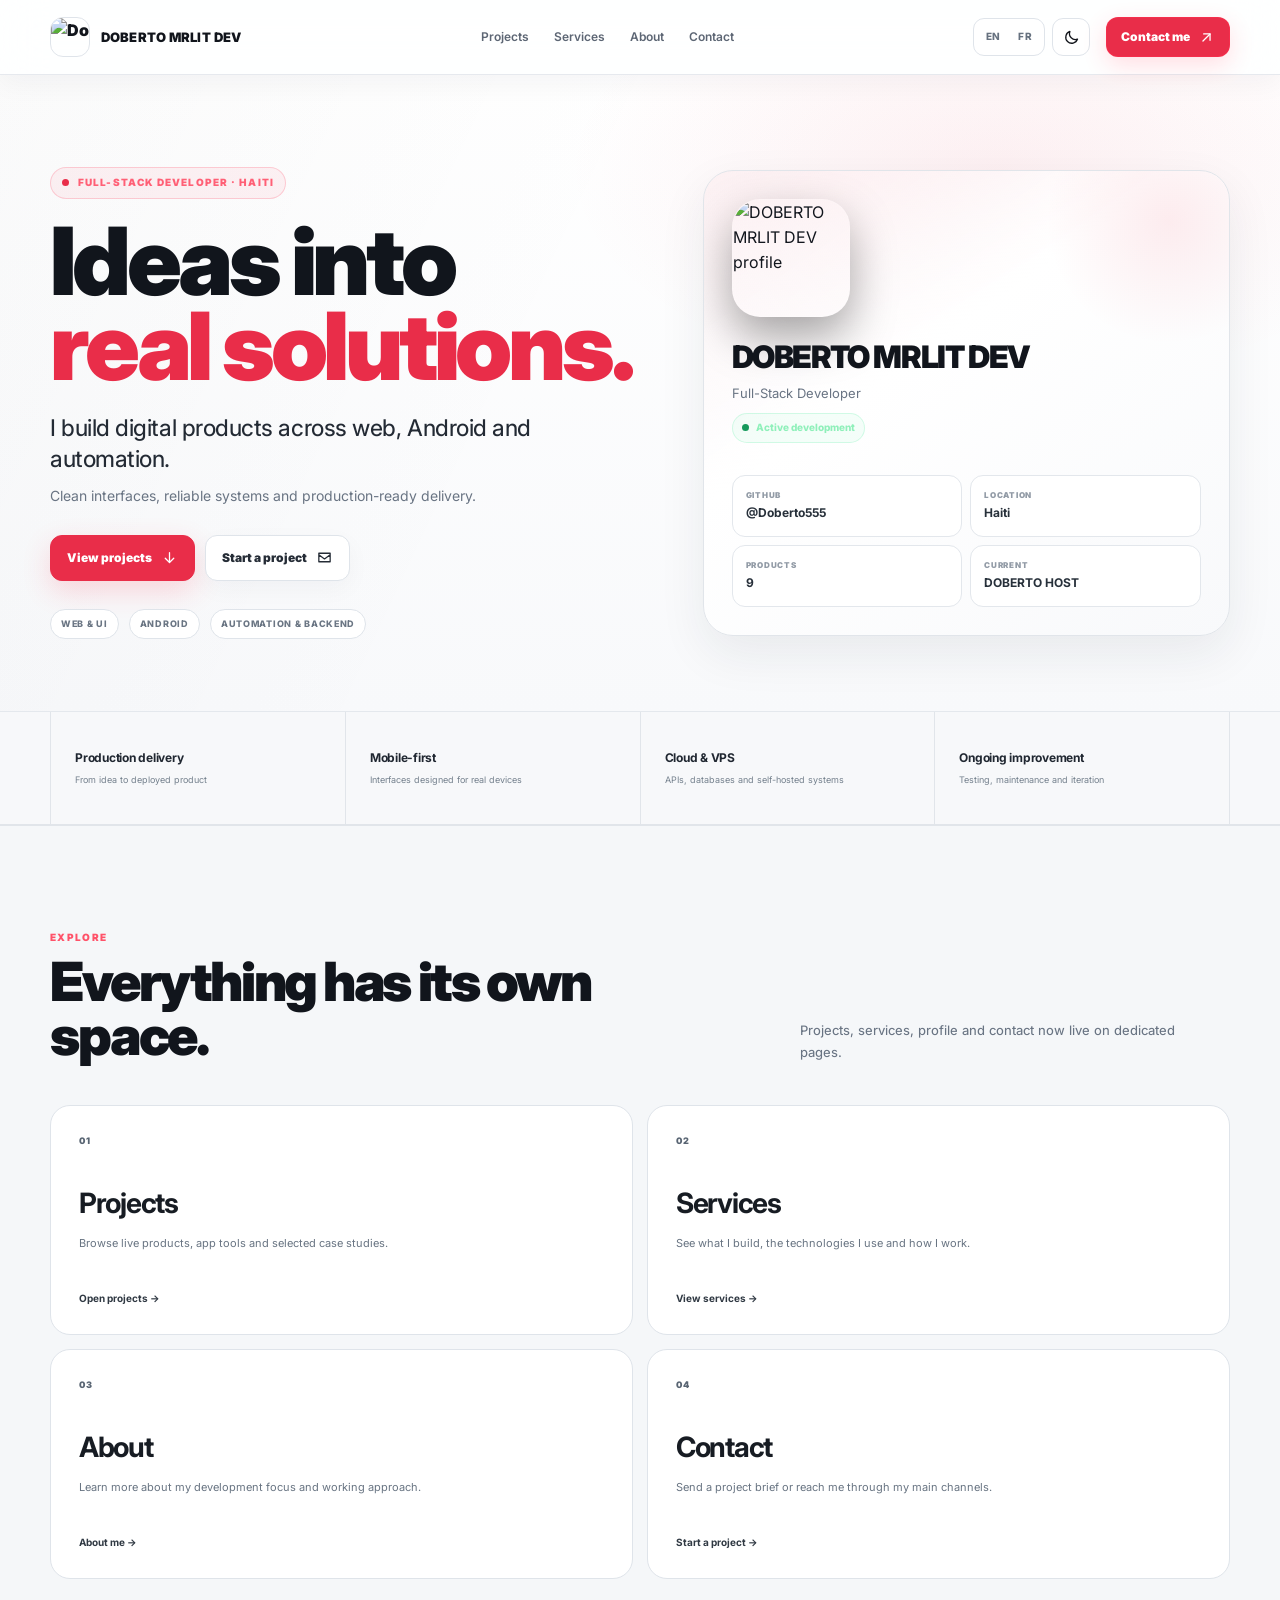
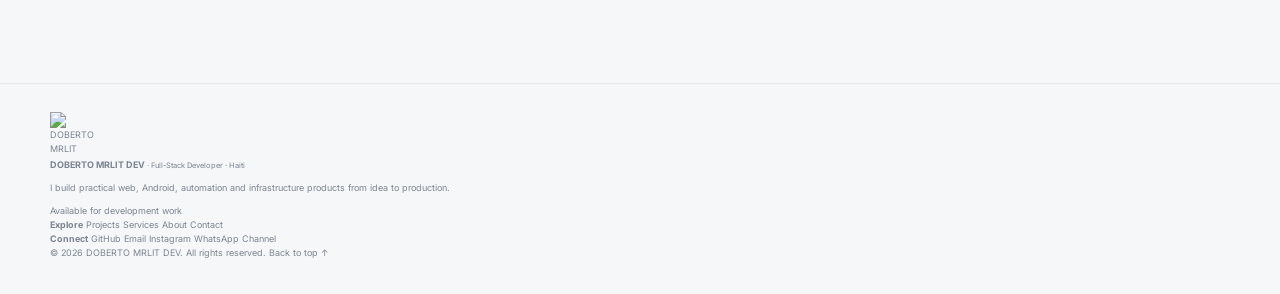
==== commit 143ed6f6: "Add professional footer to index.html" ====
--- a/index.html
+++ b/index.html
@@ -20,19 +20,19 @@
 <link rel="stylesheet" href="assets/portfolio.css?v=20260912-pro1">
 <link rel="stylesheet" href="assets/portfolio-polish.css?v=20260905-cinematic7">
 <link rel="stylesheet" href="assets/preferences.css?v=20260905-cinematic2">
-<link rel="stylesheet" href="assets/final-clean.css?v=20261001-pages1">
+<link rel="stylesheet" href="assets/final-clean.css?v=20261001-footer1">
 <link rel="preload" as="image" href="https://avatars.githubusercontent.com/u/235633378?v=4">
 <meta property="og:type" content="website"><meta property="og:site_name" content="DOBERTO MRLIT DEV">
 <meta property="og:title" content="DOBERTO MRLIT DEV | Full-Stack Developer"><meta property="og:description" content="Developer behind DOBERTO HOST, DOBERTO FF PROXY, DOBERTO MINI MD, DOBERTO FLIX, AYITI MARKET, DOBERTO MD V3, DOBERTO VCF and NOVATOP."><meta property="og:url" content="https://dobertomrlit.zone.id/"><meta property="og:image" content="https://dobertomrlit.zone.id/assets/og-preview-v2.jpg?v=20260905-final"><meta property="og:image:secure_url" content="https://dobertomrlit.zone.id/assets/og-preview-v2.jpg?v=20260905-final"><meta property="og:image:type" content="image/jpeg"><meta property="og:image:width" content="1200"><meta property="og:image:height" content="630"><meta property="og:image:alt" content="DOBERTO MRLIT DEV portfolio preview">
 <meta name="twitter:card" content="summary_large_image"><meta name="twitter:title" content="DOBERTO MRLIT DEV | Full-Stack Developer"><meta name="twitter:description" content="Developer behind DOBERTO HOST, DOBERTO FF PROXY, DOBERTO MINI MD, DOBERTO FLIX, AYITI MARKET, DOBERTO MD V3, DOBERTO VCF and NOVATOP."><meta name="twitter:image" content="https://dobertomrlit.zone.id/assets/og-preview-v2.jpg?v=20260905-final">
 <script type="application/ld+json">{"@context":"https://schema.org","@graph":[{"@type":"Person","@id":"https://dobertomrlit.zone.id/#person","name":"DOBERTO MRLIT DEV","alternateName":["Doberto555","Doberto Mrlit"],"url":"https://dobertomrlit.zone.id/","image":"https://avatars.githubusercontent.com/u/235633378?v=4","jobTitle":"Full-Stack Developer","homeLocation":{"@type":"Country","name":"Haiti"},"email":"mailto:jeandoberto55@gmail.com","sameAs":["https://github.com/Doberto555","https://www.instagram.com/doberto.mr.lit","https://whatsapp.com/channel/0029VbCRDyv0AgWL847SQ419"],"knowsAbout":["Web Development","Android Development","Automation","JavaScript","React","Node.js","Supabase","Firebase","UI/UX"]},{"@type":"WebSite","@id":"https://dobertomrlit.zone.id/#website","url":"https://dobertomrlit.zone.id/","name":"DOBERTO MRLIT DEV","publisher":{"@id":"https://dobertomrlit.zone.id/#person"}}]}</script>
 </head>
-<body class="intro-active">
+<body id="top" class="intro-active">
 <div class="site-intro" id="siteIntro" aria-hidden="true"><div class="intro-inner"><img class="intro-logo" src="https://avatars.githubusercontent.com/u/235633378?v=4" width="84" height="84" alt=""><div class="intro-name">DOBERTO MRLIT DEV</div><div class="intro-progress"><span></span></div></div></div>
 <script>(()=>{const finish=()=>{const i=document.getElementById('siteIntro');if(i)i.classList.add('is-leaving');document.body.classList.remove('intro-active');setTimeout(()=>i?.remove(),320)};setTimeout(finish,1800)})()</script>
 <a class="skip" href="#main">Skip to content</a>
 <header class="nav"><div class="wrap navin"><a class="brand" href="index.html"><img src="https://avatars.githubusercontent.com/u/235633378?v=4" width="40" height="40" alt="Doberto Mrlit"><span>DOBERTO MRLIT DEV</span></a><nav class="links" aria-label="Primary navigation"><a href="projects.html">Projects</a><a href="services.html">Services</a><a href="about.html">About</a><a href="contact.html">Contact</a></nav><a class="nav-cta" href="contact.html">Contact me<span class="icon"><svg viewBox="0 0 24 24" aria-hidden="true"><path d="M7 17L17 7"/><path d="M8 7h9v9"/></svg></span></a><button class="menu" id="menuBtn" aria-label="Open menu" aria-expanded="false" aria-controls="mobilePanel"><span class="icon"><svg viewBox="0 0 24 24" aria-hidden="true"><path d="M4 7h16M4 12h16M4 17h16"/></svg></span></button></div></header>
-<nav class="mobile" id="mobilePanel" aria-label="Mobile navigation"><a href="projects.html">Projects<span class="icon"><svg viewBox="0 0 24 24"><path d="M9 18l6-6-6-6"/></svg></span></a><a href="services.html">Services<span class="icon"><svg viewBox="0 0 24 24"><path d="M9 18l6-6-6-6"/></svg></span></a><a href="about.html">About<span class="icon"><svg viewBox="0 0 24 24"><path d="M9 18l6-6-6-6"/></svg></span></a><a href="contact.html">Contact<span class="icon"><svg viewBox="0 0 24 24"><path d="M9 18l6-6-6-6"/></svg></span></a><a href="https://github.com/Doberto555" target="_blank" rel="noopener noreferrer">GitHub<span class="icon"><svg viewBox="0 0 24 24"><path d="M7 17L17 7"/><path d="M8 7h9v9"/></svg></span></a></nav><main id="main"><section class="hero" id="home"><div class="wrap hero-grid"><div class="hero-copy reveal"><div class="eyebrow"><span class="dot"></span> Full-Stack Developer · Haiti</div><h1><span class="hero-line">Ideas into</span><span class="hero-accent">real solutions.</span></h1><p class="lead"><span class="lead-main">I build digital products across web, Android and automation.</span><span class="lead-sub">Clean interfaces, reliable systems and production-ready delivery.</span></p><div class="actions"><a class="btn btn-primary" href="#work">View projects<span class="icon"><svg viewBox="0 0 24 24"><path d="M12 5v14M6 13l6 6 6-6"/></svg></span></a><a class="btn" href="#contact">Start a project<span class="icon"><svg viewBox="0 0 24 24"><path d="M4 6h16v12H4zM4 8l8 6 8-6"/></svg></span></a></div><div class="facts"><span>Web & UI</span><span>Android</span><span>Automation & Backend</span></div></div><aside class="profile reveal"><div class="profile-top"><img src="https://avatars.githubusercontent.com/u/235633378?v=4" width="118" height="118" alt="DOBERTO MRLIT DEV profile"><div><div class="profile-name">DOBERTO MRLIT DEV</div><div class="profile-role">Full-Stack Developer</div><div class="status"><span class="dot"></span>Active development</div></div></div><div class="profile-meta"><div><small>GitHub</small><b>@Doberto555</b></div><div><small>Location</small><b>Haiti</b></div><div><small>Products</small><b>9</b></div><div><small>Current</small><b>DOBERTO HOST</b></div></div></aside></div></section>
+<nav class="mobile" id="mobilePanel" aria-label="Mobile navigation"><a href="projects.html">Projects<span class="icon"><svg viewBox="0 0 24 24"><path d="M9 18l6-6-6-6"/></svg></span></a><a href="services.html">Services<span class="icon"><svg viewBox="0 0 24 24"><path d="M9 18l6-6-6-6"/></svg></span></a><a href="about.html">About<span class="icon"><svg viewBox="0 0 24 24"><path d="M9 18l6-6-6-6"/></svg></span></a><a href="contact.html">Contact<span class="icon"><svg viewBox="0 0 24 24"><path d="M9 18l6-6-6-6"/></svg></span></a><a href="https://github.com/Doberto555" target="_blank" rel="noopener noreferrer">GitHub<span class="icon"><svg viewBox="0 0 24 24"><path d="M7 17L17 7"/><path d="M8 7h9v9"/></svg></span></a></nav><main id="main"><section class="hero" id="home"><div class="wrap hero-grid"><div class="hero-copy reveal"><div class="eyebrow"><span class="dot"></span> Full-Stack Developer · Haiti</div><h1><span class="hero-line">Ideas into</span><span class="hero-accent">real solutions.</span></h1><p class="lead"><span class="lead-main">I build digital products across web, Android and automation.</span><span class="lead-sub">Clean interfaces, reliable systems and production-ready delivery.</span></p><div class="actions"><a class="btn btn-primary" href="projects.html">View projects<span class="icon"><svg viewBox="0 0 24 24"><path d="M12 5v14M6 13l6 6 6-6"/></svg></span></a><a class="btn" href="contact.html">Start a project<span class="icon"><svg viewBox="0 0 24 24"><path d="M4 6h16v12H4zM4 8l8 6 8-6"/></svg></span></a></div><div class="facts"><span>Web & UI</span><span>Android</span><span>Automation & Backend</span></div></div><aside class="profile reveal"><div class="profile-top"><img src="https://avatars.githubusercontent.com/u/235633378?v=4" width="118" height="118" alt="DOBERTO MRLIT DEV profile"><div><div class="profile-name">DOBERTO MRLIT DEV</div><div class="profile-role">Full-Stack Developer</div><div class="status"><span class="dot"></span>Active development</div></div></div><div class="profile-meta"><div><small>GitHub</small><b>@Doberto555</b></div><div><small>Location</small><b>Haiti</b></div><div><small>Products</small><b>9</b></div><div><small>Current</small><b>DOBERTO HOST</b></div></div></aside></div></section>
 <section class="proof-strip" aria-label="Delivery strengths"><div class="wrap proof-grid">
   <div><strong>Production delivery</strong><span>From idea to deployed product</span></div>
   <div><strong>Mobile-first</strong><span>Interfaces designed for real devices</span></div>
@@ -48,7 +48,36 @@
     <a class="home-page-card reveal" href="about.html"><span>03</span><h3>About</h3><p>Learn more about my development focus and working approach.</p><b>About me →</b></a>
     <a class="home-page-card reveal" href="contact.html"><span>04</span><h3>Contact</h3><p>Send a project brief or reach me through my main channels.</p><b>Start a project →</b></a>
   </div>
-</div></section></main><footer><div class="wrap foot"><div><b>DOBERTO MRLIT DEV</b> · Full-Stack Developer · Haiti</div><div>© 2026 DOBERTO MRLIT DEV. All rights reserved.</div></div></footer>
+</div></section></main><footer class="site-footer">
+  <div class="wrap site-footer-main">
+    <div class="footer-brand">
+      <a class="footer-brand-link" href="index.html">
+        <img src="https://avatars.githubusercontent.com/u/235633378?v=4" width="46" height="46" alt="DOBERTO MRLIT DEV">
+        <span><strong>DOBERTO MRLIT DEV</strong><small data-i18n="footerRole"> · Full-Stack Developer · Haiti</small></span>
+      </a>
+      <p data-i18n="footerTagline">I build practical web, Android, automation and infrastructure products from idea to production.</p>
+      <span class="footer-availability"><span class="dot"></span><span data-i18n="available">Available for development work</span></span>
+    </div>
+    <div class="footer-col">
+      <strong data-i18n="footerExplore">Explore</strong>
+      <a href="projects.html" data-i18n="navProjects">Projects</a>
+      <a href="services.html" data-i18n="navServices">Services</a>
+      <a href="about.html" data-i18n="navAbout">About</a>
+      <a href="contact.html" data-i18n="navContact">Contact</a>
+    </div>
+    <div class="footer-col">
+      <strong data-i18n="footerConnect">Connect</strong>
+      <a href="https://github.com/Doberto555" target="_blank" rel="noopener noreferrer">GitHub</a>
+      <a href="mailto:jeandoberto55@gmail.com" data-i18n="email">Email</a>
+      <a href="https://www.instagram.com/doberto.mr.lit" target="_blank" rel="noopener noreferrer">Instagram</a>
+      <a href="https://whatsapp.com/channel/0029VbCRDyv0AgWL847SQ419" target="_blank" rel="noopener noreferrer" data-i18n="waChannel">WhatsApp Channel</a>
+    </div>
+  </div>
+  <div class="wrap footer-bottom">
+    <span data-i18n="rights">© 2026 DOBERTO MRLIT DEV. All rights reserved.</span>
+    <a href="#top" data-i18n="footerTop">Back to top ↑</a>
+  </div>
+</footer>
 <nav class="bottom-nav" aria-label="Mobile quick navigation"><a href="index.html" class="is-active" aria-current="page"><svg viewBox="0 0 24 24"><path d="M3 11.5 12 4l9 7.5V21h-6v-6H9v6H3Z"/></svg><span>Home</span></a><a href="projects.html"><svg viewBox="0 0 24 24"><rect x="4" y="4" width="6" height="6" rx="1"/><rect x="14" y="4" width="6" height="6" rx="1"/><rect x="4" y="14" width="6" height="6" rx="1"/><rect x="14" y="14" width="6" height="6" rx="1"/></svg><span>Projects</span></a><a href="services.html"><svg viewBox="0 0 24 24"><path d="m12 3 9 5-9 5-9-5 9-5Z"/><path d="m3 12 9 5 9-5"/><path d="m3 16 9 5 9-5"/></svg><span>Services</span></a><a href="about.html"><svg viewBox="0 0 24 24"><circle cx="12" cy="8" r="4"/><path d="M4 21c.8-5 3.4-7 8-7s7.2 2 8 7"/></svg><span>About</span></a><a href="contact.html"><svg viewBox="0 0 24 24"><path d="M4 6h16v12H4zM4 8l8 6 8-6"/></svg><span>Contact</span></a></nav><script>
 const b=document.getElementById('menuBtn'),p=document.getElementById('mobilePanel');
 const menuLabel=open=>document.documentElement.lang==='fr'?(open?'Fermer le menu':'Ouvrir le menu'):(open?'Close menu':'Open menu');
@@ -58,4 +87,4 @@
 document.querySelectorAll('.product-mark img').forEach(img=>img.addEventListener('error',()=>{const parent=img.parentElement;parent.textContent=img.dataset.fallback||'';parent.style.fontWeight='900';parent.style.color='var(--accent)';parent.setAttribute('aria-label',img.alt)}));
 const items=document.querySelectorAll('.reveal');if('IntersectionObserver'in window){const io=new IntersectionObserver(es=>es.forEach(e=>{if(e.isIntersecting){e.target.classList.add('show');io.unobserve(e.target)}}),{threshold:.08});items.forEach(i=>io.observe(i))}else items.forEach(i=>i.classList.add('show'));
 </script>
-<script src="assets/portfolio-ui.js?v=20261001-pages4"></script></body></html>+<script src="assets/portfolio-ui.js?v=20261001-footer1"></script></body></html>
--- a/assets/final-clean.css
+++ b/assets/final-clean.css
@@ -438,3 +438,20 @@
   .final-cta-card{grid-template-columns:1fr;padding:25px}
   .final-cta-card .btn{width:100%}
 }
+
+
+/* Multipage 404 */
+.notfound-page{min-height:100vh;background:#07090d}
+.notfound-shell{min-height:100vh;display:grid;place-items:center;padding:28px}
+.notfound-card{width:min(100%,760px);padding:42px;border:1px solid #222a35;border-radius:24px;background:#0c1016}
+.notfound-code{font-size:clamp(70px,14vw,150px);line-height:.78;font-weight:900;letter-spacing:-.08em;color:#222b36;margin-bottom:34px}
+.notfound-card h1{max-width:680px;margin:10px 0 14px;color:#f0f3f7;font-size:clamp(36px,6vw,64px);line-height:.98;letter-spacing:-.055em}
+.notfound-card p{max-width:560px;margin:0;color:#87929f;font-size:12px;line-height:1.7}
+.notfound-actions{display:flex;gap:10px;flex-wrap:wrap;margin-top:28px}
+.notfound-actions .btn{min-width:120px;justify-content:center}
+html[data-theme="light"] .notfound-page{background:#f5f7f9}
+html[data-theme="light"] .notfound-card{border-color:#dfe4ea;background:#fff}
+html[data-theme="light"] .notfound-code{color:#e1e6eb}
+html[data-theme="light"] .notfound-card h1{color:#171c23}
+html[data-theme="light"] .notfound-card p{color:#697582}
+@media(max-width:560px){.notfound-card{padding:28px 22px}.notfound-actions{display:grid;grid-template-columns:1fr}.notfound-actions .btn{width:100%}}
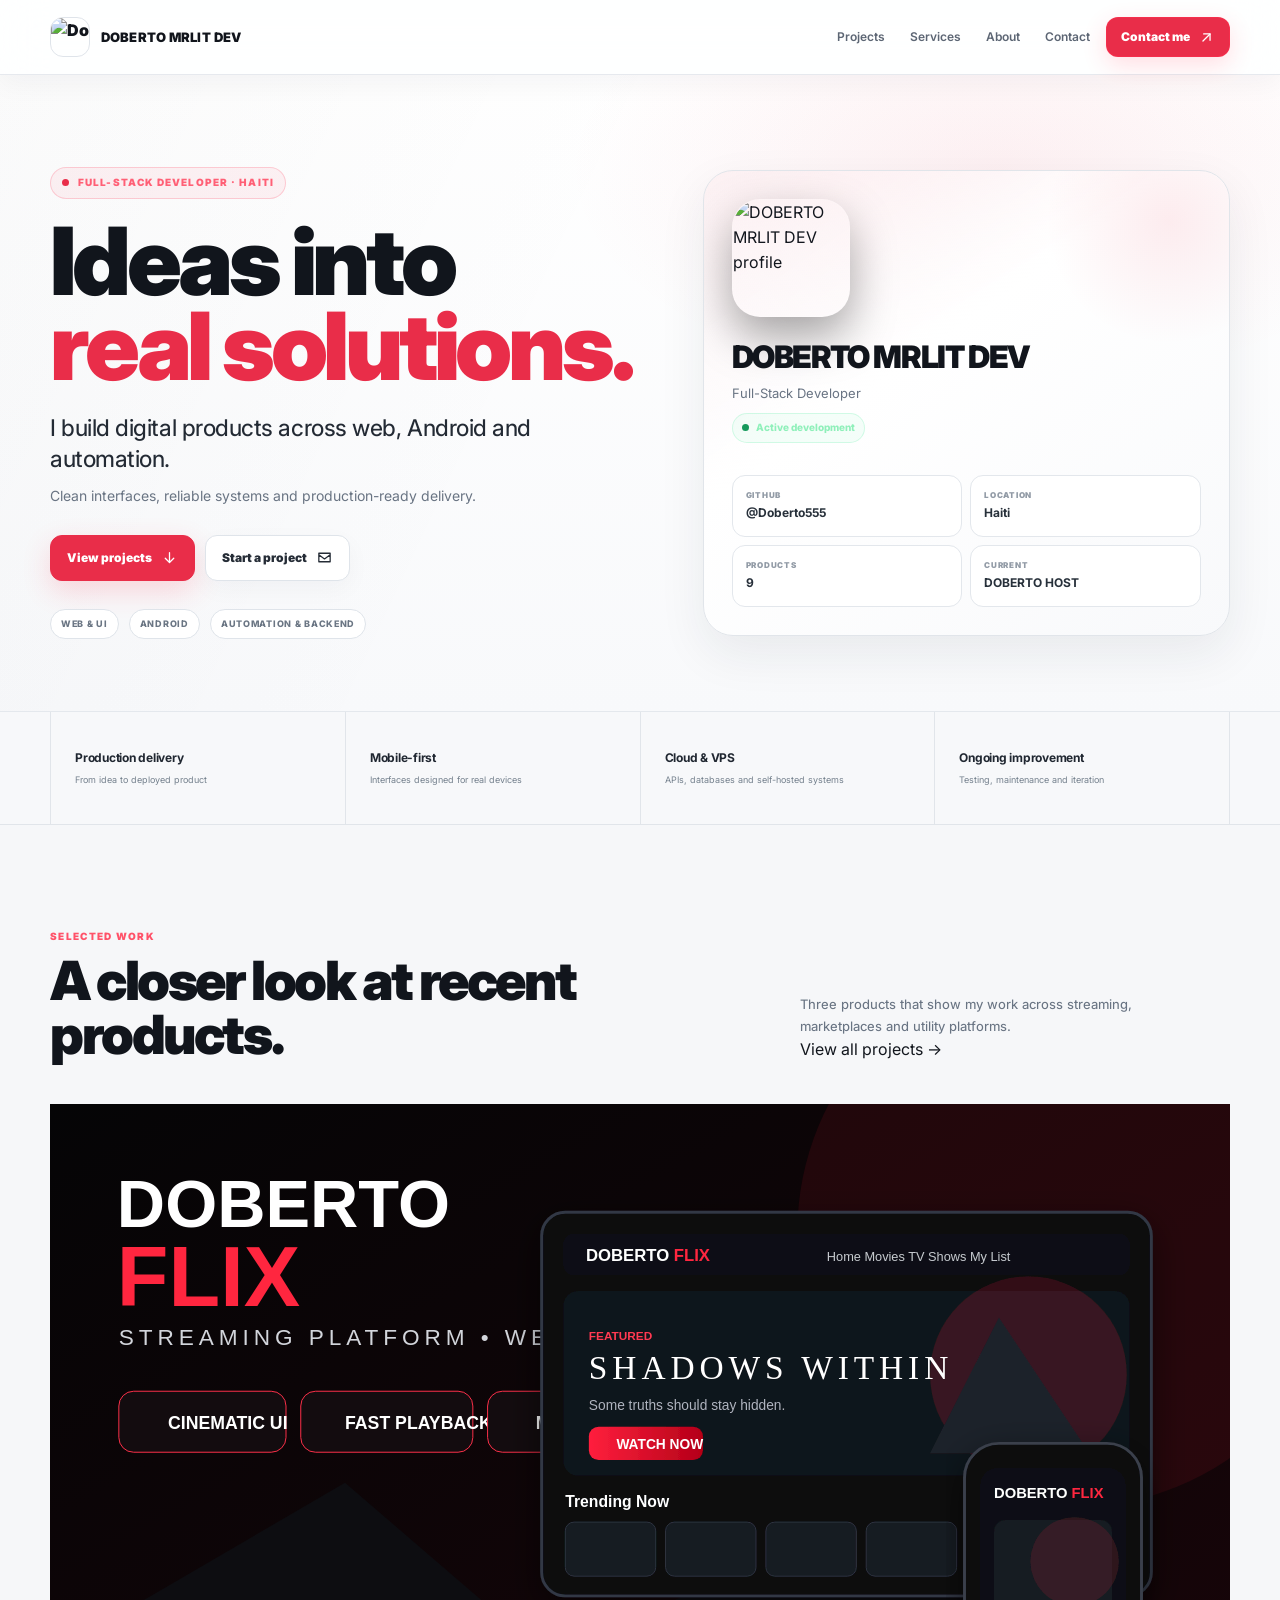
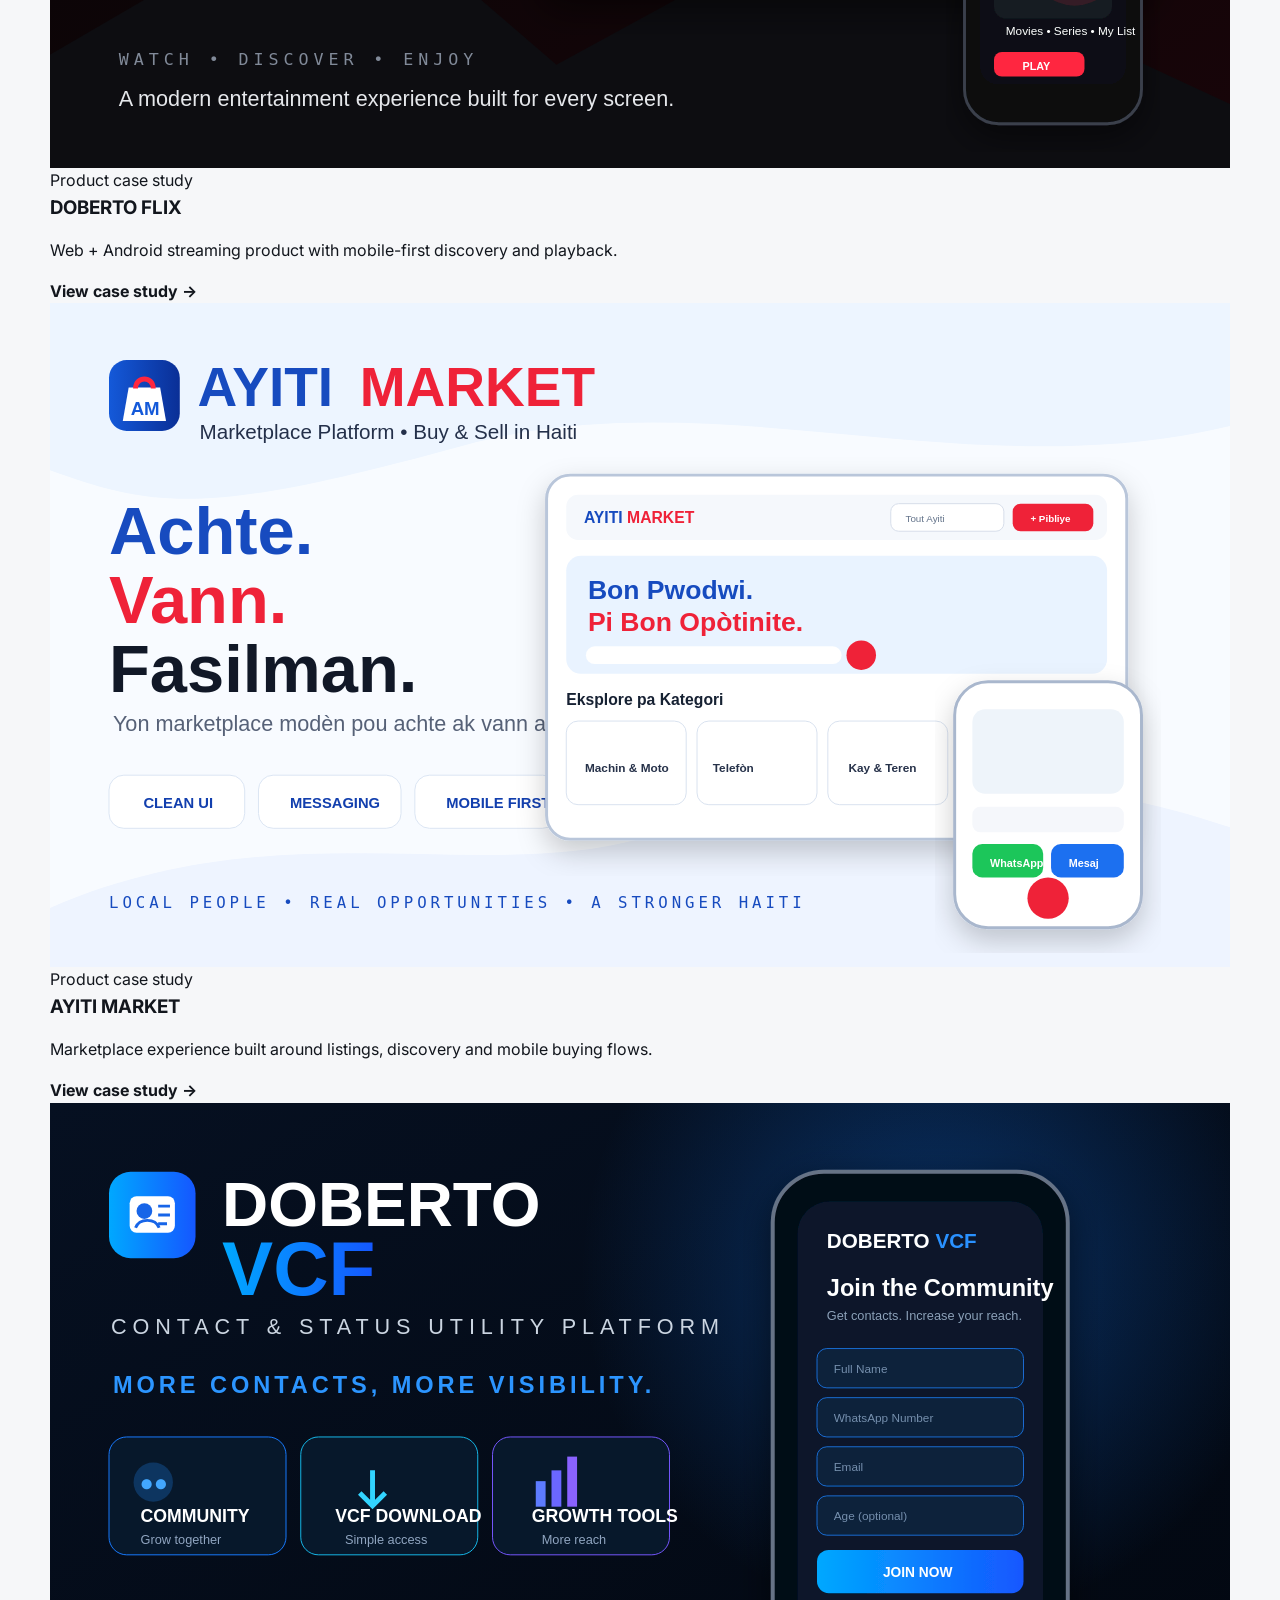
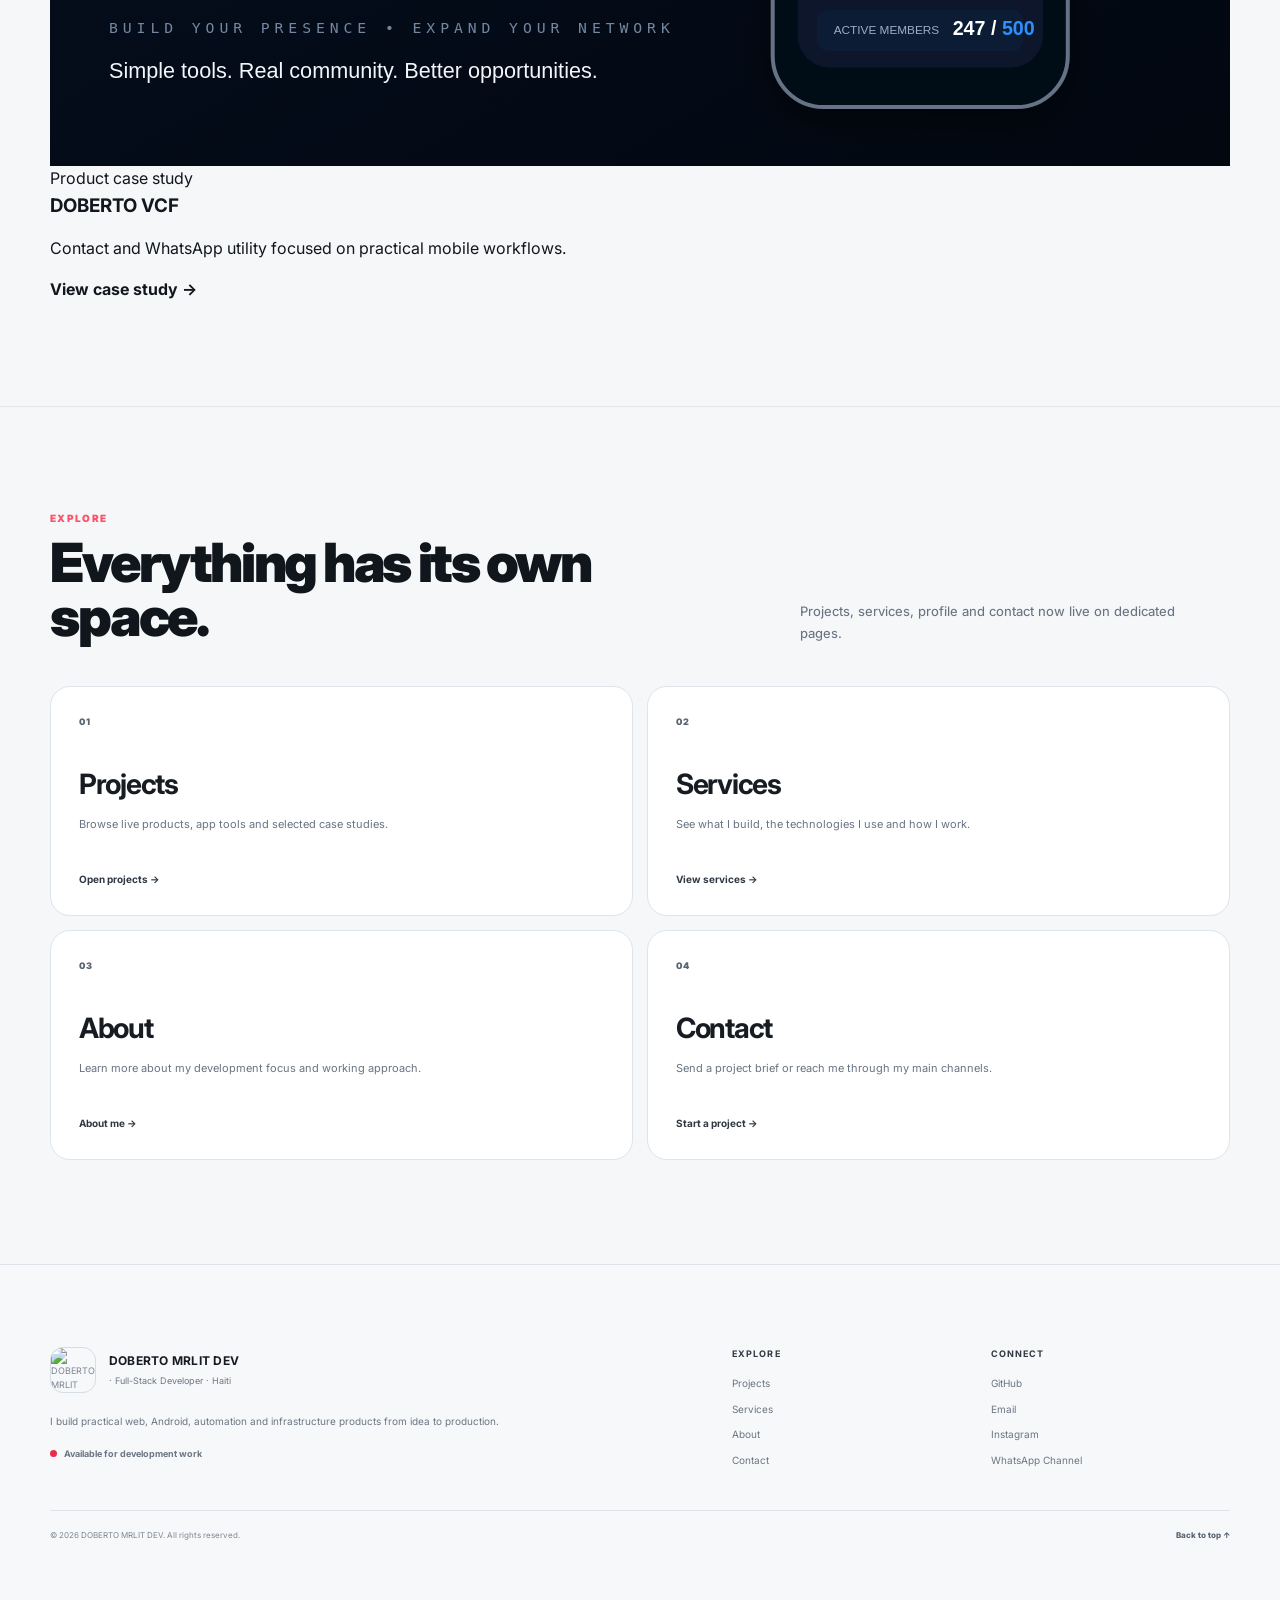
==== commit 402e58c3: "Add selected work section to Home" ====
--- a/index.html
+++ b/index.html
@@ -20,7 +20,7 @@
 <link rel="stylesheet" href="assets/portfolio.css?v=20260912-pro1">
 <link rel="stylesheet" href="assets/portfolio-polish.css?v=20260905-cinematic7">
 <link rel="stylesheet" href="assets/preferences.css?v=20260905-cinematic2">
-<link rel="stylesheet" href="assets/final-clean.css?v=20261001-footer1">
+<link rel="stylesheet" href="assets/final-clean.css?v=20261001-selected1">
 <link rel="preload" as="image" href="https://avatars.githubusercontent.com/u/235633378?v=4">
 <meta property="og:type" content="website"><meta property="og:site_name" content="DOBERTO MRLIT DEV">
 <meta property="og:title" content="DOBERTO MRLIT DEV | Full-Stack Developer"><meta property="og:description" content="Developer behind DOBERTO HOST, DOBERTO FF PROXY, DOBERTO MINI MD, DOBERTO FLIX, AYITI MARKET, DOBERTO MD V3, DOBERTO VCF and NOVATOP."><meta property="og:url" content="https://dobertomrlit.zone.id/"><meta property="og:image" content="https://dobertomrlit.zone.id/assets/og-preview-v2.jpg?v=20260905-final"><meta property="og:image:secure_url" content="https://dobertomrlit.zone.id/assets/og-preview-v2.jpg?v=20260905-final"><meta property="og:image:type" content="image/jpeg"><meta property="og:image:width" content="1200"><meta property="og:image:height" content="630"><meta property="og:image:alt" content="DOBERTO MRLIT DEV portfolio preview">
@@ -38,6 +38,27 @@
   <div><strong>Mobile-first</strong><span>Interfaces designed for real devices</span></div>
   <div><strong>Cloud & VPS</strong><span>APIs, databases and self-hosted systems</span></div>
   <div><strong>Ongoing improvement</strong><span>Testing, maintenance and iteration</span></div>
+</div></section>
+
+<section class="home-selected-work" id="selected-work"><div class="wrap">
+  <div class="section-head reveal">
+    <div><div class="kicker" data-i18n="selectedKicker">Selected work</div><div class="title" data-i18n="selectedTitle">A closer look at recent products.</div></div>
+    <div class="selected-head-side"><p class="desc" data-i18n="selectedDesc">Three products that show my work across streaming, marketplaces and utility platforms.</p><a href="projects.html" data-i18n="selectedAll">View all projects →</a></div>
+  </div>
+  <div class="home-selected-grid">
+    <a class="home-selected-card reveal" href="case-studies/doberto-flix.html">
+      <div class="home-selected-media"><img src="assets/doberto-flix.svg" alt="DOBERTO FLIX preview" loading="lazy" decoding="async"></div>
+      <div class="home-selected-copy"><span data-i18n="selectedProduct">Product case study</span><h3>DOBERTO FLIX</h3><p data-i18n="selectedFlix">Web + Android streaming product with mobile-first discovery and playback.</p><b data-i18n="selectedOpen">View case study →</b></div>
+    </a>
+    <a class="home-selected-card reveal" href="case-studies/ayiti-market.html">
+      <div class="home-selected-media"><img src="assets/ayiti-market.svg" alt="AYITI MARKET preview" loading="lazy" decoding="async"></div>
+      <div class="home-selected-copy"><span data-i18n="selectedProduct">Product case study</span><h3>AYITI MARKET</h3><p data-i18n="selectedMarket">Marketplace experience built around listings, discovery and mobile buying flows.</p><b data-i18n="selectedOpen">View case study →</b></div>
+    </a>
+    <a class="home-selected-card reveal" href="case-studies/doberto-vcf.html">
+      <div class="home-selected-media"><img src="assets/doberto-vcf.svg" alt="DOBERTO VCF preview" loading="lazy" decoding="async"></div>
+      <div class="home-selected-copy"><span data-i18n="selectedProduct">Product case study</span><h3>DOBERTO VCF</h3><p data-i18n="selectedVcf">Contact and WhatsApp utility focused on practical mobile workflows.</p><b data-i18n="selectedOpen">View case study →</b></div>
+    </a>
+  </div>
 </div></section>
 
 <section class="home-explore" id="explore"><div class="wrap">
@@ -87,4 +108,4 @@
 document.querySelectorAll('.product-mark img').forEach(img=>img.addEventListener('error',()=>{const parent=img.parentElement;parent.textContent=img.dataset.fallback||'';parent.style.fontWeight='900';parent.style.color='var(--accent)';parent.setAttribute('aria-label',img.alt)}));
 const items=document.querySelectorAll('.reveal');if('IntersectionObserver'in window){const io=new IntersectionObserver(es=>es.forEach(e=>{if(e.isIntersecting){e.target.classList.add('show');io.unobserve(e.target)}}),{threshold:.08});items.forEach(i=>io.observe(i))}else items.forEach(i=>i.classList.add('show'));
 </script>
-<script src="assets/portfolio-ui.js?v=20261001-footer1"></script></body></html>+<script src="assets/portfolio-ui.js?v=20261001-selected1"></script></body></html>
--- a/assets/final-clean.css
+++ b/assets/final-clean.css
@@ -455,3 +455,71 @@
 html[data-theme="light"] .notfound-card h1{color:#171c23}
 html[data-theme="light"] .notfound-card p{color:#697582}
 @media(max-width:560px){.notfound-card{padding:28px 22px}.notfound-actions{display:grid;grid-template-columns:1fr}.notfound-actions .btn{width:100%}}
+
+
+/* Professional site footer */
+.site-footer{border-top:1px solid #171d26;background:#07090d}
+.site-footer-main{display:grid;grid-template-columns:minmax(0,1.7fr) minmax(160px,.55fr) minmax(180px,.65fr);gap:56px;padding:54px 0 42px}
+.footer-brand{max-width:560px}
+.footer-brand-link{display:inline-flex;align-items:center;gap:13px;color:inherit;text-decoration:none}
+.footer-brand-link img{width:46px;height:46px;border-radius:13px;object-fit:cover;border:1px solid #29313c}
+.footer-brand-link span{display:flex;flex-direction:column;gap:3px}
+.footer-brand-link strong{color:#eef2f6;font-size:12px;letter-spacing:.02em}
+.footer-brand-link small{color:#697583;font-size:9px}
+.footer-brand>p{max-width:500px;margin:20px 0 16px;color:#7f8a97;font-size:10px;line-height:1.75}
+.footer-availability{display:inline-flex;align-items:center;gap:7px;color:#93a0ad;font-size:9px;font-weight:700}
+.footer-col{display:flex;flex-direction:column;align-items:flex-start;gap:10px}
+.footer-col>strong{margin-bottom:5px;color:#dfe5ec;font-size:9px;text-transform:uppercase;letter-spacing:.12em}
+.footer-col>a{color:#7f8a97;font-size:10px;text-decoration:none}
+.footer-bottom{display:flex;align-items:center;justify-content:space-between;gap:20px;padding:18px 0 30px;border-top:1px solid #171d26;color:#65717e;font-size:8px}
+.footer-bottom a{color:#8e99a5;text-decoration:none;font-weight:800}
+@media(hover:hover){
+  .footer-col>a:hover,.footer-bottom a:hover{color:#fff}
+  .footer-brand-link:hover strong{color:#fff}
+}
+html[data-theme="light"] .site-footer{border-top-color:#dfe4ea;background:#f7f8fa}
+html[data-theme="light"] .footer-brand-link img{border-color:#d7dde5}
+html[data-theme="light"] .footer-brand-link strong{color:#171c23}
+html[data-theme="light"] .footer-brand-link small,
+html[data-theme="light"] .footer-brand>p,
+html[data-theme="light"] .footer-col>a,
+html[data-theme="light"] .footer-availability{color:#6b7683}
+html[data-theme="light"] .footer-col>strong{color:#303843}
+html[data-theme="light"] .footer-bottom{border-top-color:#dfe4ea;color:#7c8793}
+html[data-theme="light"] .footer-bottom a{color:#596572}
+@media(max-width:820px){
+  .site-footer-main{grid-template-columns:1fr 1fr;gap:34px}
+  .footer-brand{grid-column:1/-1}
+}
+@media(max-width:520px){
+  .site-footer-main{grid-template-columns:1fr;gap:28px;padding:40px 0 30px}
+  .footer-brand{grid-column:auto}
+  .footer-bottom{align-items:flex-start;flex-direction:column;gap:8px;padding-bottom:90px}
+}
+
+
+/* Project filters */
+.project-filterbar{display:flex;align-items:center;justify-content:space-between;gap:16px;margin:0 0 18px}
+.project-filters{display:flex;flex-wrap:wrap;gap:7px}
+.project-filter{appearance:none;border:1px solid #27303a;border-radius:999px;background:#0b0f15;color:#7f8a97;padding:8px 12px;font:inherit;font-size:8px;font-weight:900;letter-spacing:.04em;cursor:pointer}
+.project-filter.is-active{border-color:#dce3eb;background:#e7edf4;color:#0a0e14}
+.project-search{display:flex;align-items:center;gap:8px;min-width:230px;height:38px;padding:0 11px;border:1px solid #27303a;border-radius:12px;background:#0b0f15}
+.project-search svg{width:15px;height:15px;fill:none;stroke:#6d7885;stroke-width:1.8;stroke-linecap:round;stroke-linejoin:round}
+.project-search input{width:100%;border:0;outline:0;background:transparent;color:#e7ecf2;font:inherit;font-size:9px}
+.project-search input::placeholder{color:#5f6976}
+.project-filter-status{min-height:18px;margin:-7px 0 17px;color:#687482;font-size:8px}
+.filterable-project{transition:opacity .18s ease,transform .18s ease}
+.filterable-project.is-filtered-out{display:none!important}
+.sr-only{position:absolute!important;width:1px!important;height:1px!important;padding:0!important;margin:-1px!important;overflow:hidden!important;clip:rect(0,0,0,0)!important;white-space:nowrap!important;border:0!important}
+html[data-theme="light"] .project-filter{border-color:#dce2e8;background:#fff;color:#65717e}
+html[data-theme="light"] .project-filter.is-active{border-color:#222a33;background:#222a33;color:#fff}
+html[data-theme="light"] .project-search{border-color:#dce2e8;background:#fff}
+html[data-theme="light"] .project-search input{color:#171c23}
+@media(hover:hover){.project-filter:hover{border-color:#3a4552;color:#dfe6ee}}
+@media(max-width:760px){
+  .project-filterbar{align-items:stretch;flex-direction:column}
+  .project-filters{flex-wrap:nowrap;overflow-x:auto;padding-bottom:2px;scrollbar-width:none}
+  .project-filters::-webkit-scrollbar{display:none}
+  .project-filter{flex:0 0 auto}
+  .project-search{min-width:0;width:100%}
+}
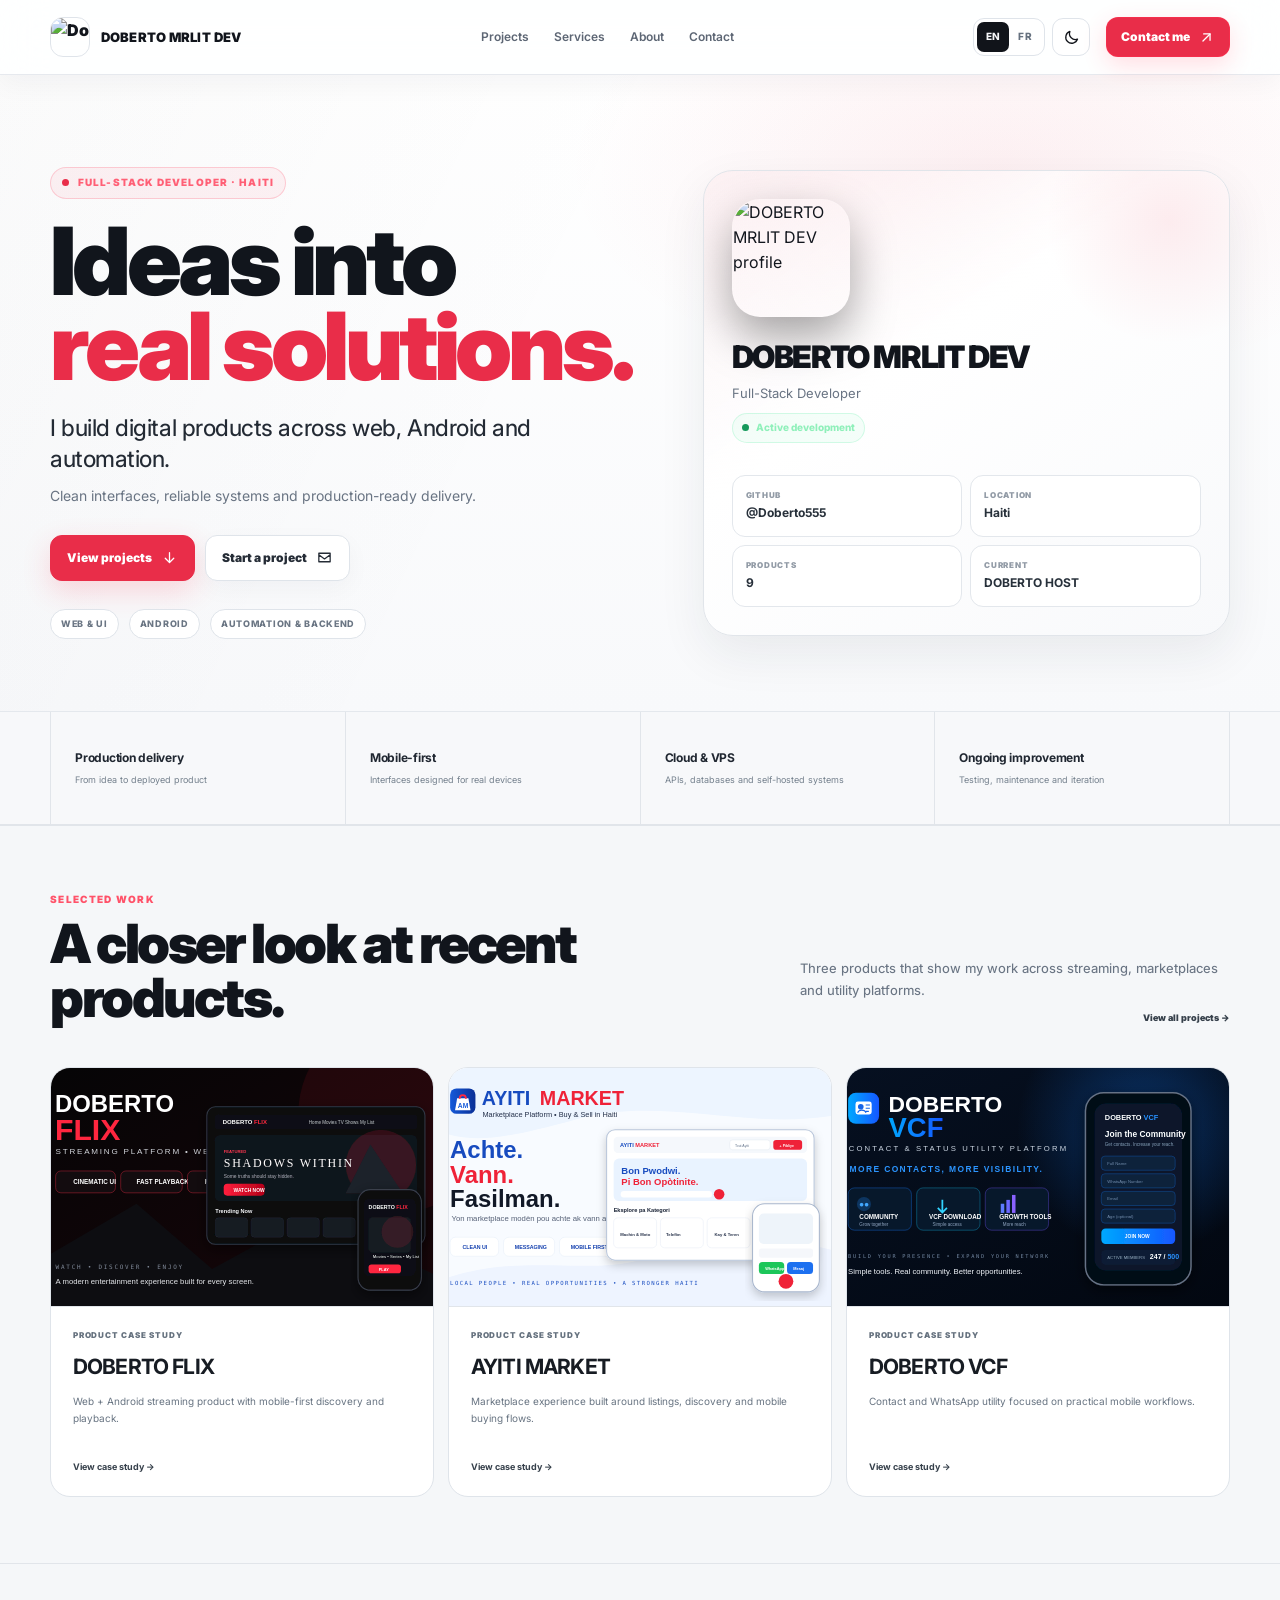
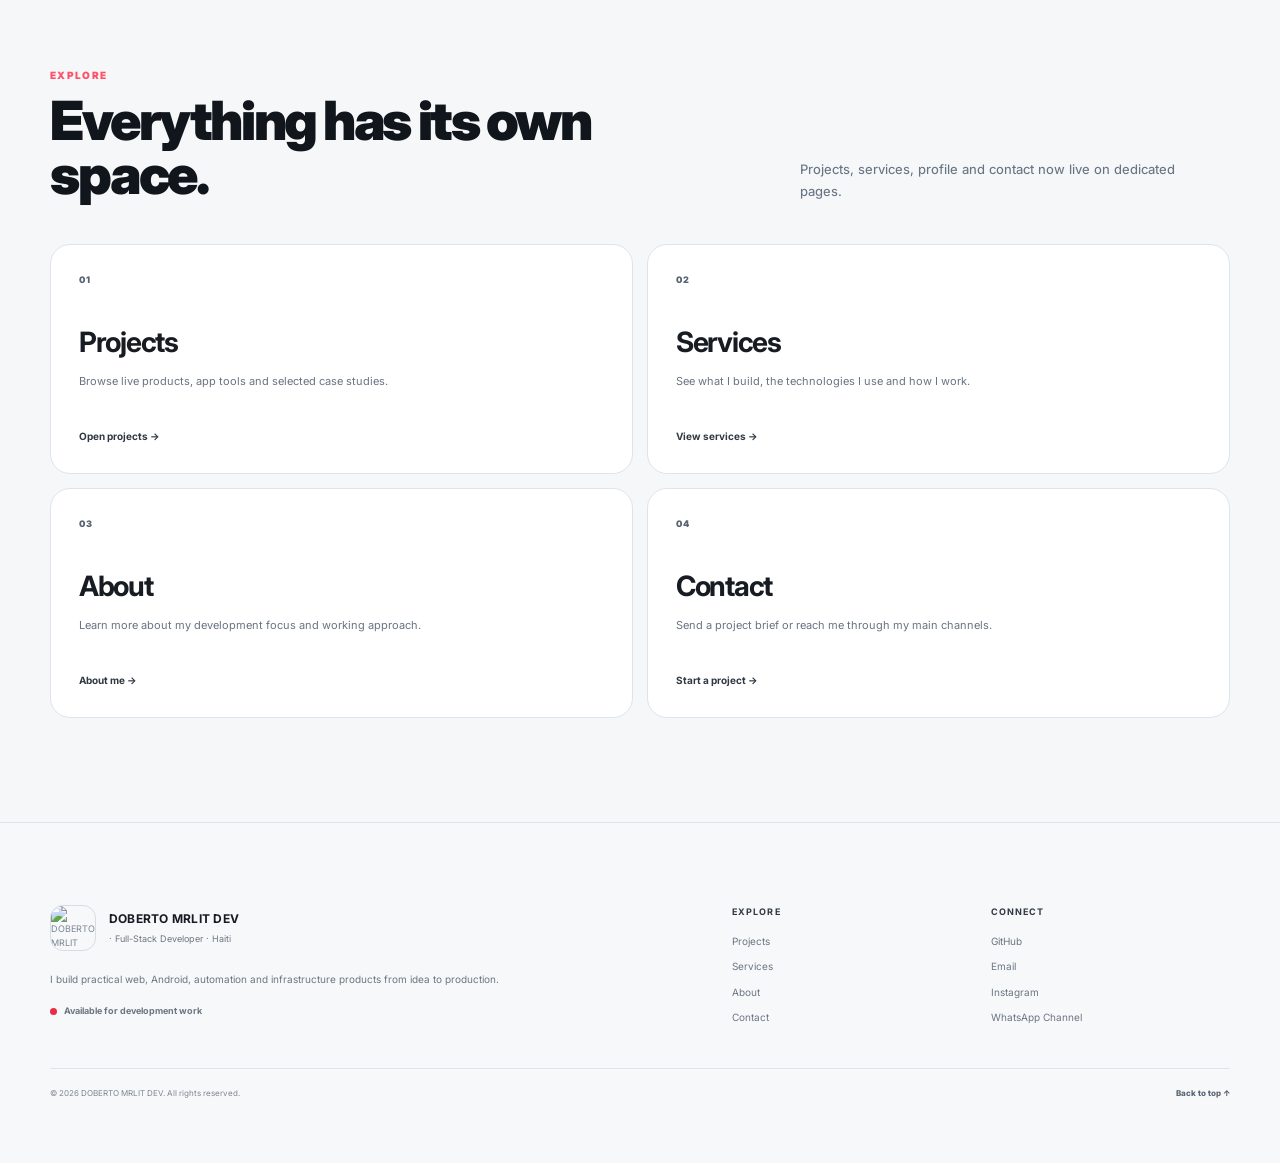
==== commit e804ca32: "Refresh corrected portfolio UI on index.html" ====
--- a/index.html
+++ b/index.html
@@ -108,4 +108,4 @@
 document.querySelectorAll('.product-mark img').forEach(img=>img.addEventListener('error',()=>{const parent=img.parentElement;parent.textContent=img.dataset.fallback||'';parent.style.fontWeight='900';parent.style.color='var(--accent)';parent.setAttribute('aria-label',img.alt)}));
 const items=document.querySelectorAll('.reveal');if('IntersectionObserver'in window){const io=new IntersectionObserver(es=>es.forEach(e=>{if(e.isIntersecting){e.target.classList.add('show');io.unobserve(e.target)}}),{threshold:.08});items.forEach(i=>io.observe(i))}else items.forEach(i=>i.classList.add('show'));
 </script>
-<script src="assets/portfolio-ui.js?v=20261001-selected1"></script></body></html>+<script src="assets/portfolio-ui.js?v=20261001-selected2"></script></body></html>
--- a/assets/final-clean.css
+++ b/assets/final-clean.css
@@ -523,3 +523,38 @@
   .project-filter{flex:0 0 auto}
   .project-search{min-width:0;width:100%}
 }
+
+
+/* Home selected work */
+.home-selected-work{padding:66px 0;border-top:1px solid #151b23;background:#090c11}
+.selected-head-side{display:flex;flex-direction:column;align-items:flex-end;gap:10px}
+.selected-head-side .desc{max-width:520px;margin:0}
+.selected-head-side>a{color:#b7c0ca;font-size:9px;font-weight:900;text-decoration:none}
+.home-selected-grid{display:grid;grid-template-columns:repeat(3,minmax(0,1fr));gap:14px}
+.home-selected-card{display:flex;flex-direction:column;min-height:430px;border:1px solid #222a35;border-radius:20px;background:#0c1016;overflow:hidden;color:inherit;text-decoration:none}
+.home-selected-media{aspect-ratio:16/10;background:#070a0f;overflow:hidden;border-bottom:1px solid #1c232c}
+.home-selected-media img{width:100%;height:100%;object-fit:cover;display:block;transition:transform .25s ease}
+.home-selected-copy{display:flex;flex-direction:column;flex:1;padding:22px}
+.home-selected-copy>span{color:#66727f;font-size:8px;font-weight:900;text-transform:uppercase;letter-spacing:.1em}
+.home-selected-copy h3{margin:10px 0 9px;color:#eef2f6;font-size:21px;letter-spacing:-.04em}
+.home-selected-copy p{margin:0;color:#84909d;font-size:10px;line-height:1.7}
+.home-selected-copy b{margin-top:auto;padding-top:24px;color:#d7dee7;font-size:9px}
+@media(hover:hover){
+  .home-selected-card:hover{border-color:#34404d}
+  .home-selected-card:hover .home-selected-media img{transform:scale(1.025)}
+  .selected-head-side>a:hover{color:#fff}
+}
+html[data-theme="light"] .home-selected-work{background:#f5f7f9;border-top-color:#e1e5ea}
+html[data-theme="light"] .home-selected-card{border-color:#dfe4ea;background:#fff}
+html[data-theme="light"] .home-selected-media{background:#f0f3f6;border-bottom-color:#e1e5ea}
+html[data-theme="light"] .home-selected-copy h3{color:#171c23}
+html[data-theme="light"] .home-selected-copy p{color:#687482}
+html[data-theme="light"] .home-selected-copy b,
+html[data-theme="light"] .selected-head-side>a{color:#36404b}
+@media(max-width:900px){.home-selected-grid{grid-template-columns:1fr 1fr}.home-selected-card:last-child{grid-column:1/-1}}
+@media(max-width:760px){
+  .home-selected-work{padding:48px 0}
+  .selected-head-side{align-items:flex-start}
+  .home-selected-grid{grid-template-columns:1fr}
+  .home-selected-card,.home-selected-card:last-child{grid-column:auto;min-height:0}
+}
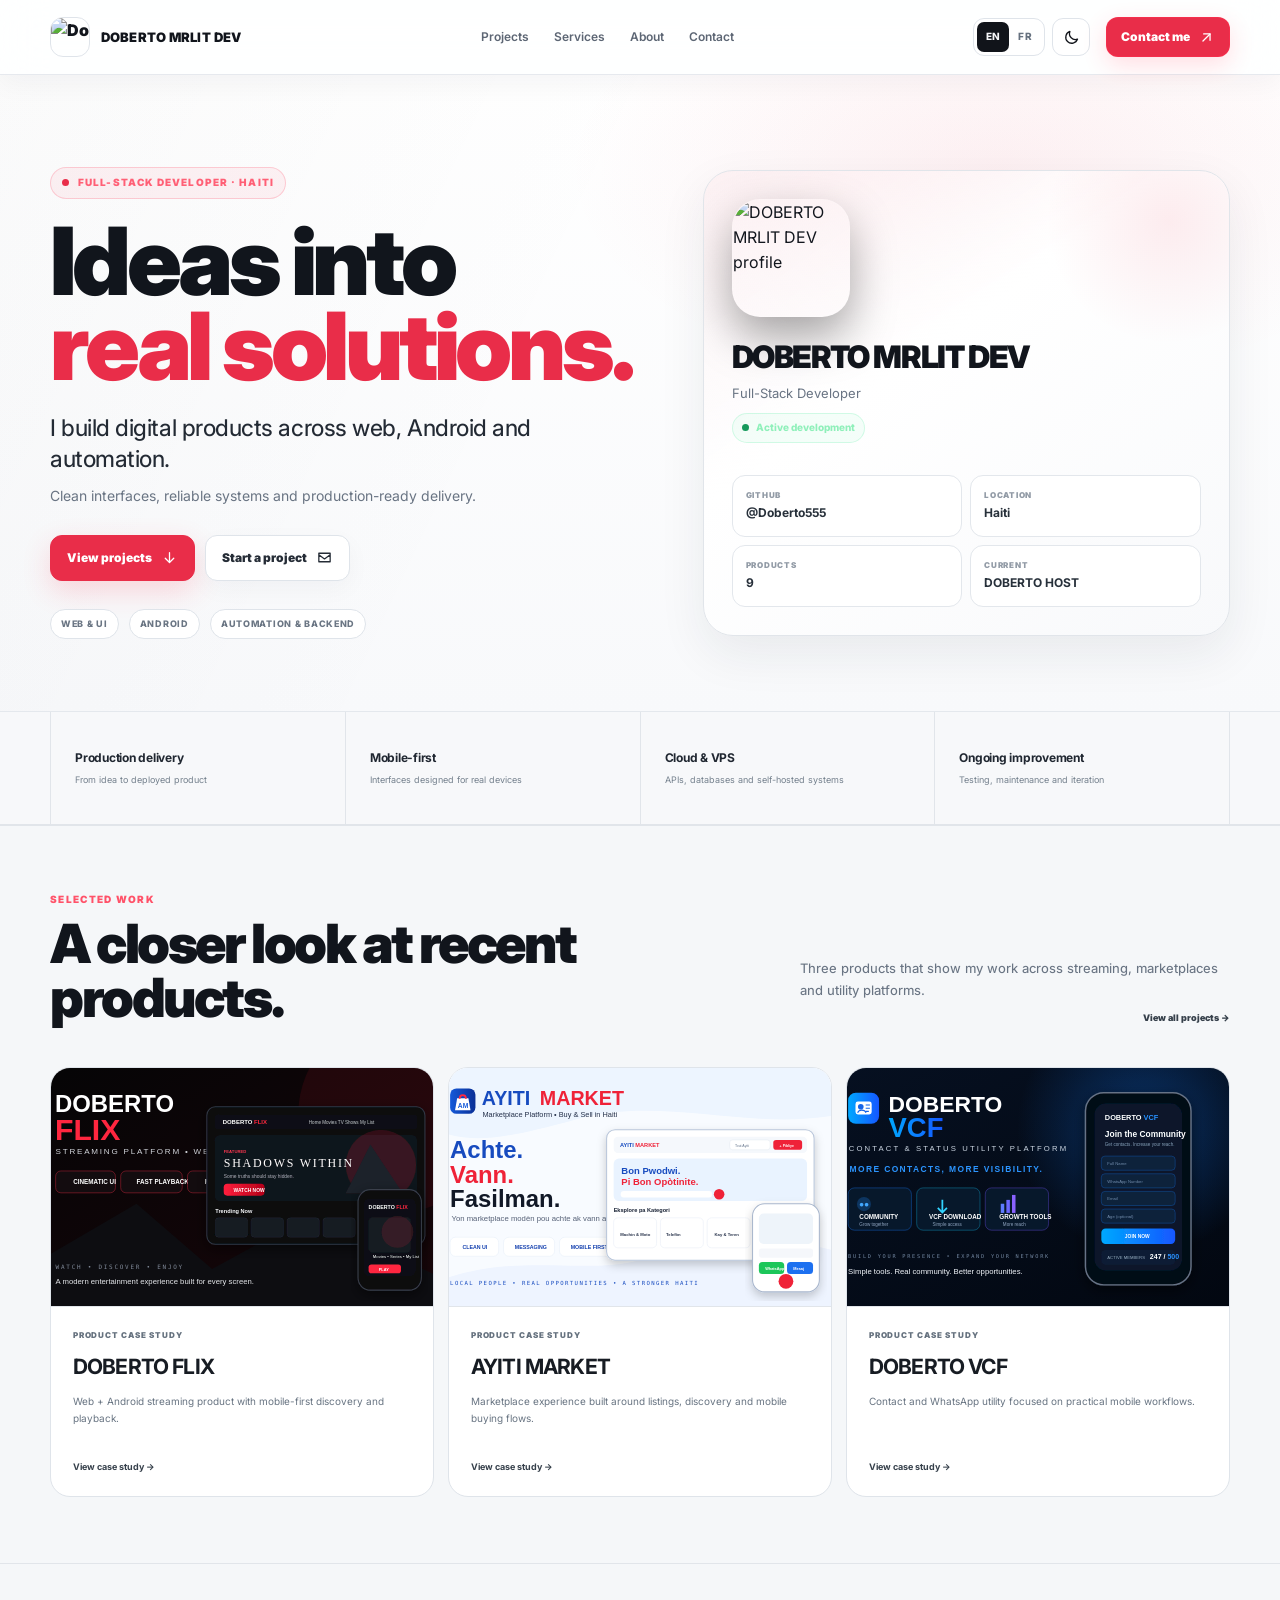
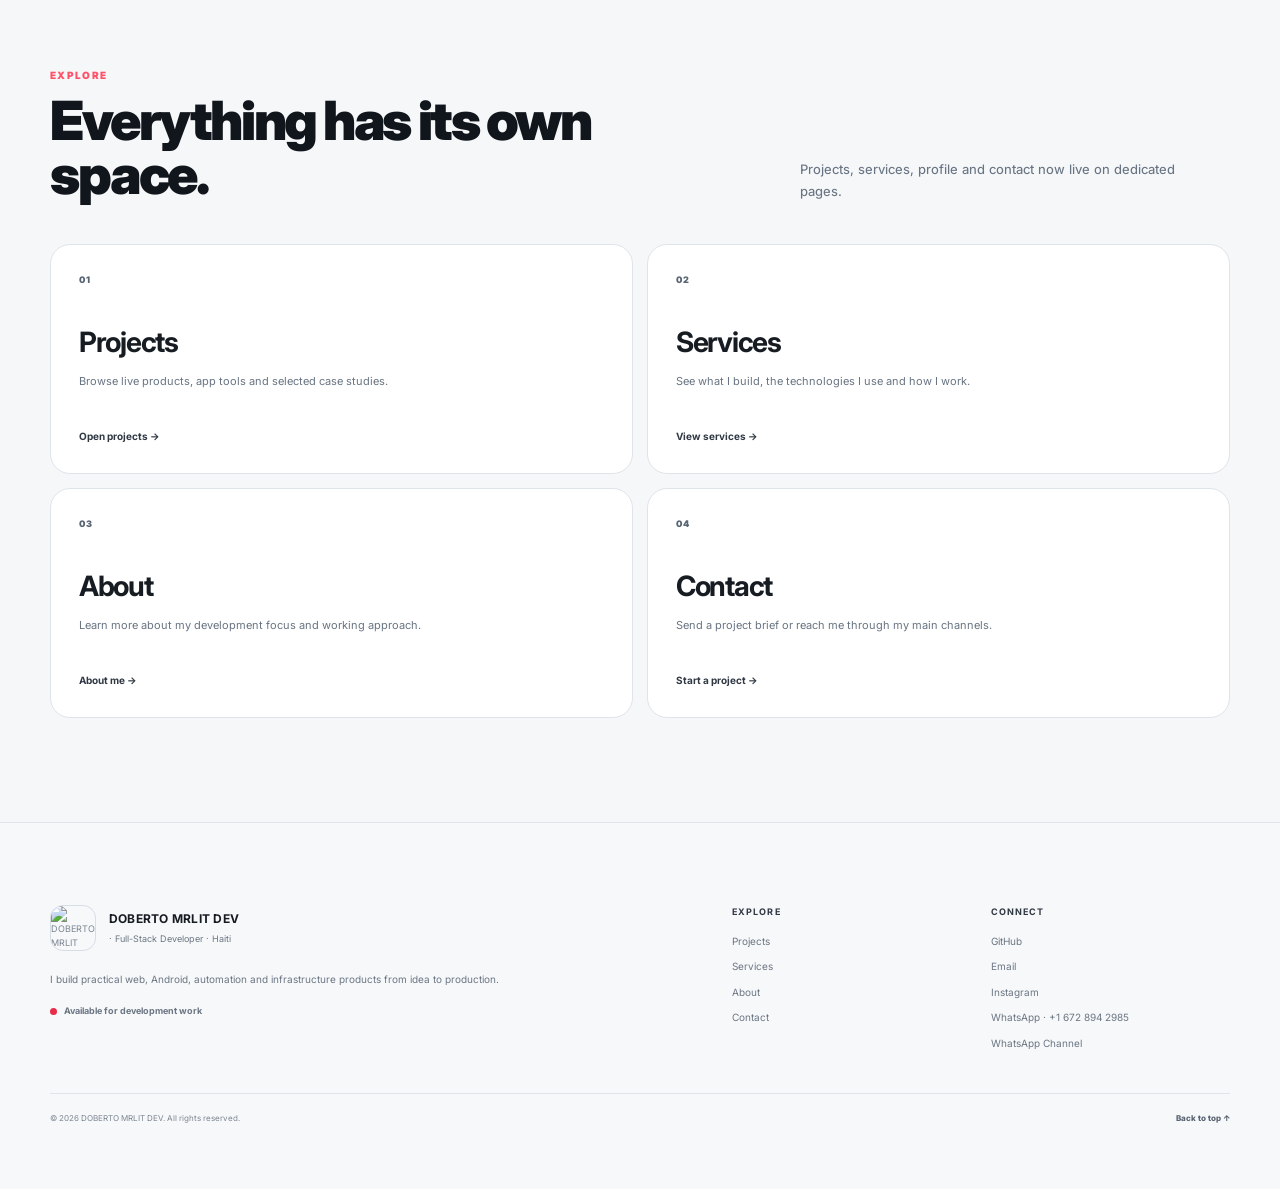
==== commit 4082e11e: "Add WhatsApp number to index.html" ====
--- a/index.html
+++ b/index.html
@@ -20,12 +20,12 @@
 <link rel="stylesheet" href="assets/portfolio.css?v=20260912-pro1">
 <link rel="stylesheet" href="assets/portfolio-polish.css?v=20260905-cinematic7">
 <link rel="stylesheet" href="assets/preferences.css?v=20260905-cinematic2">
-<link rel="stylesheet" href="assets/final-clean.css?v=20261001-selected1">
+<link rel="stylesheet" href="assets/final-clean.css?v=20261001-whatsapp1">
 <link rel="preload" as="image" href="https://avatars.githubusercontent.com/u/235633378?v=4">
 <meta property="og:type" content="website"><meta property="og:site_name" content="DOBERTO MRLIT DEV">
 <meta property="og:title" content="DOBERTO MRLIT DEV | Full-Stack Developer"><meta property="og:description" content="Developer behind DOBERTO HOST, DOBERTO FF PROXY, DOBERTO MINI MD, DOBERTO FLIX, AYITI MARKET, DOBERTO MD V3, DOBERTO VCF and NOVATOP."><meta property="og:url" content="https://dobertomrlit.zone.id/"><meta property="og:image" content="https://dobertomrlit.zone.id/assets/og-preview-v2.jpg?v=20260905-final"><meta property="og:image:secure_url" content="https://dobertomrlit.zone.id/assets/og-preview-v2.jpg?v=20260905-final"><meta property="og:image:type" content="image/jpeg"><meta property="og:image:width" content="1200"><meta property="og:image:height" content="630"><meta property="og:image:alt" content="DOBERTO MRLIT DEV portfolio preview">
 <meta name="twitter:card" content="summary_large_image"><meta name="twitter:title" content="DOBERTO MRLIT DEV | Full-Stack Developer"><meta name="twitter:description" content="Developer behind DOBERTO HOST, DOBERTO FF PROXY, DOBERTO MINI MD, DOBERTO FLIX, AYITI MARKET, DOBERTO MD V3, DOBERTO VCF and NOVATOP."><meta name="twitter:image" content="https://dobertomrlit.zone.id/assets/og-preview-v2.jpg?v=20260905-final">
-<script type="application/ld+json">{"@context":"https://schema.org","@graph":[{"@type":"Person","@id":"https://dobertomrlit.zone.id/#person","name":"DOBERTO MRLIT DEV","alternateName":["Doberto555","Doberto Mrlit"],"url":"https://dobertomrlit.zone.id/","image":"https://avatars.githubusercontent.com/u/235633378?v=4","jobTitle":"Full-Stack Developer","homeLocation":{"@type":"Country","name":"Haiti"},"email":"mailto:jeandoberto55@gmail.com","sameAs":["https://github.com/Doberto555","https://www.instagram.com/doberto.mr.lit","https://whatsapp.com/channel/0029VbCRDyv0AgWL847SQ419"],"knowsAbout":["Web Development","Android Development","Automation","JavaScript","React","Node.js","Supabase","Firebase","UI/UX"]},{"@type":"WebSite","@id":"https://dobertomrlit.zone.id/#website","url":"https://dobertomrlit.zone.id/","name":"DOBERTO MRLIT DEV","publisher":{"@id":"https://dobertomrlit.zone.id/#person"}}]}</script>
+<script type="application/ld+json">{"@context":"https://schema.org","@graph":[{"@type":"Person","@id":"https://dobertomrlit.zone.id/#person","name":"DOBERTO MRLIT DEV","alternateName":["Doberto555","Doberto Mrlit"],"url":"https://dobertomrlit.zone.id/","image":"https://avatars.githubusercontent.com/u/235633378?v=4","jobTitle":"Full-Stack Developer","homeLocation":{"@type":"Country","name":"Haiti"},"email":"mailto:jeandoberto55@gmail.com","telephone":"+16728942985","sameAs":["https://github.com/Doberto555","https://www.instagram.com/doberto.mr.lit","https://whatsapp.com/channel/0029VbCRDyv0AgWL847SQ419"],"knowsAbout":["Web Development","Android Development","Automation","JavaScript","React","Node.js","Supabase","Firebase","UI/UX"]},{"@type":"WebSite","@id":"https://dobertomrlit.zone.id/#website","url":"https://dobertomrlit.zone.id/","name":"DOBERTO MRLIT DEV","publisher":{"@id":"https://dobertomrlit.zone.id/#person"}}]}</script>
 </head>
 <body id="top" class="intro-active">
 <div class="site-intro" id="siteIntro" aria-hidden="true"><div class="intro-inner"><img class="intro-logo" src="https://avatars.githubusercontent.com/u/235633378?v=4" width="84" height="84" alt=""><div class="intro-name">DOBERTO MRLIT DEV</div><div class="intro-progress"><span></span></div></div></div>
@@ -91,6 +91,7 @@
       <a href="https://github.com/Doberto555" target="_blank" rel="noopener noreferrer">GitHub</a>
       <a href="mailto:jeandoberto55@gmail.com" data-i18n="email">Email</a>
       <a href="https://www.instagram.com/doberto.mr.lit" target="_blank" rel="noopener noreferrer">Instagram</a>
+      <a href="https://wa.me/16728942985" target="_blank" rel="noopener noreferrer">WhatsApp · +1 672 894 2985</a>
       <a href="https://whatsapp.com/channel/0029VbCRDyv0AgWL847SQ419" target="_blank" rel="noopener noreferrer" data-i18n="waChannel">WhatsApp Channel</a>
     </div>
   </div>
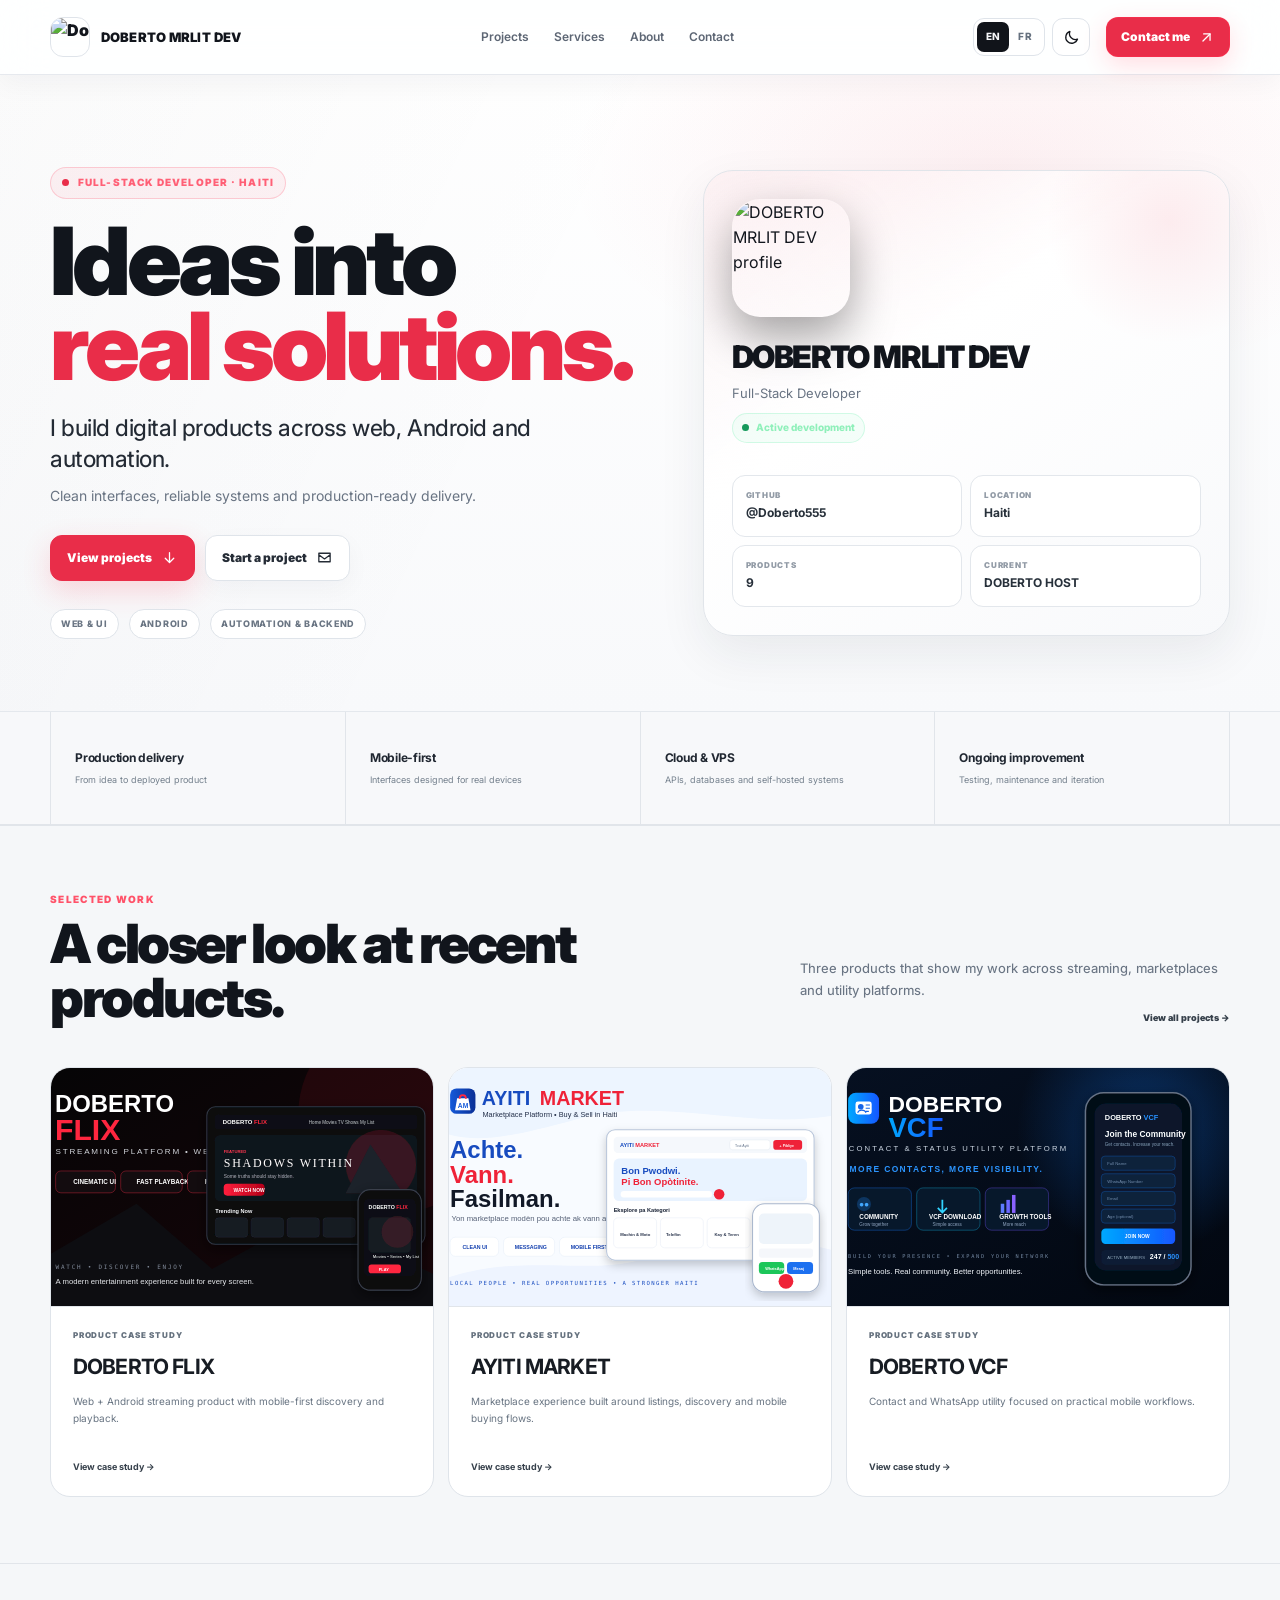
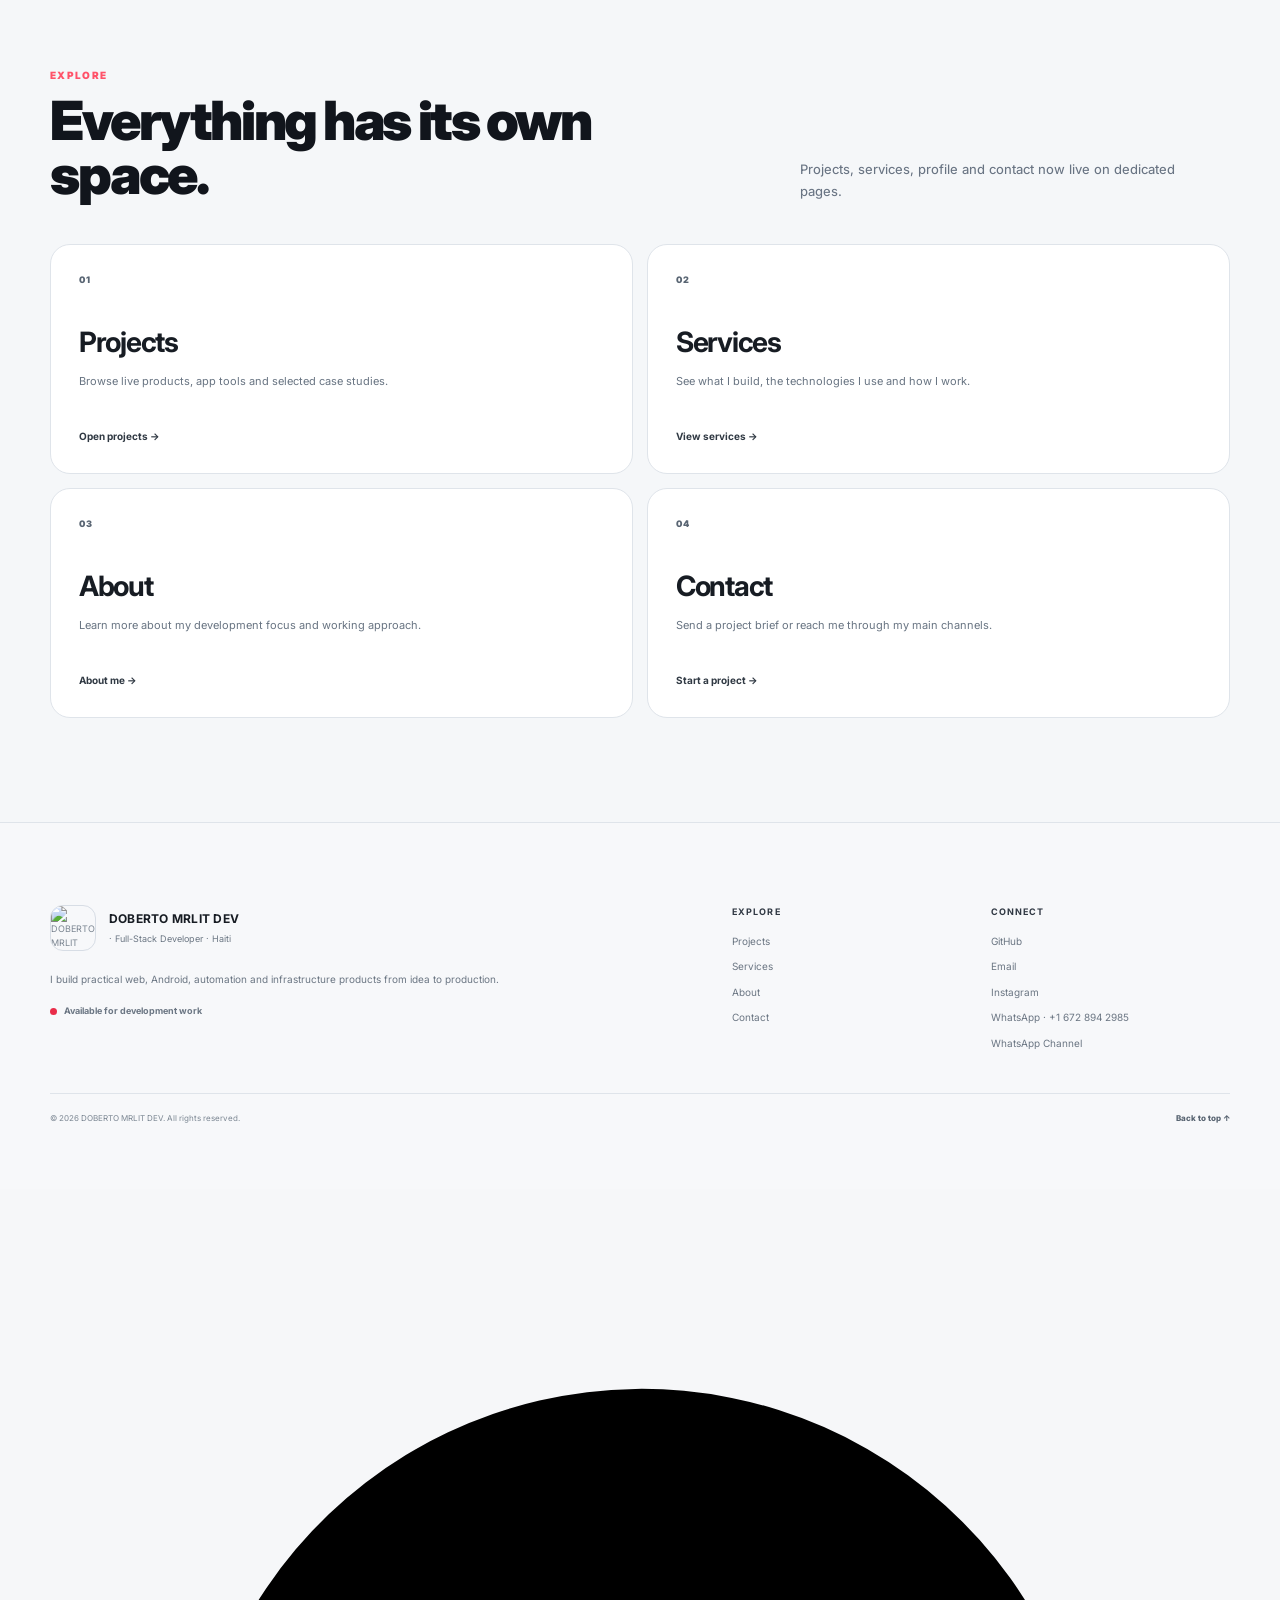
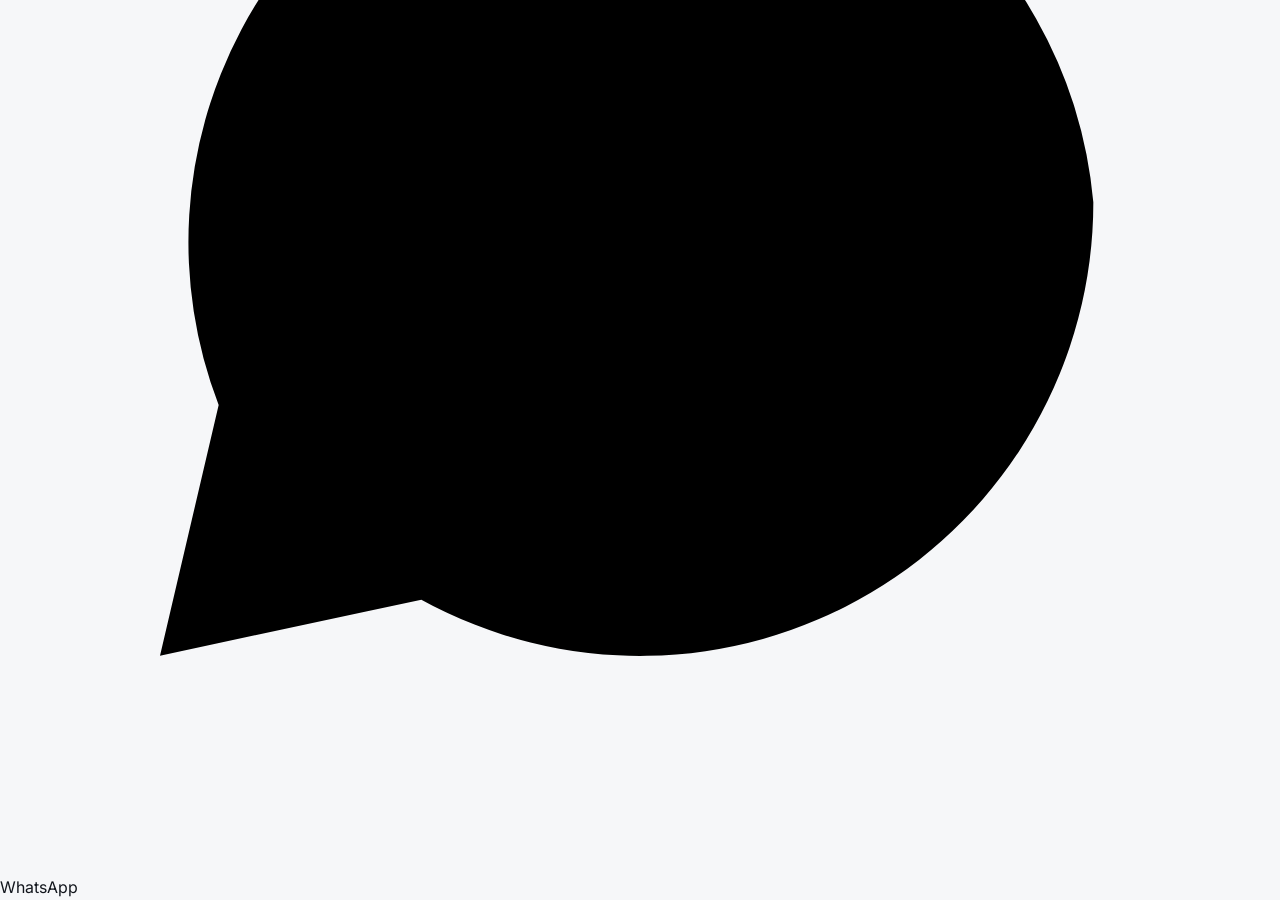
==== commit a24227a2: "Add floating WhatsApp button to index.html" ====
--- a/index.html
+++ b/index.html
@@ -20,7 +20,7 @@
 <link rel="stylesheet" href="assets/portfolio.css?v=20260912-pro1">
 <link rel="stylesheet" href="assets/portfolio-polish.css?v=20260905-cinematic7">
 <link rel="stylesheet" href="assets/preferences.css?v=20260905-cinematic2">
-<link rel="stylesheet" href="assets/final-clean.css?v=20261001-whatsapp1">
+<link rel="stylesheet" href="assets/final-clean.css?v=20261001-whatsappfloat1">
 <link rel="preload" as="image" href="https://avatars.githubusercontent.com/u/235633378?v=4">
 <meta property="og:type" content="website"><meta property="og:site_name" content="DOBERTO MRLIT DEV">
 <meta property="og:title" content="DOBERTO MRLIT DEV | Full-Stack Developer"><meta property="og:description" content="Developer behind DOBERTO HOST, DOBERTO FF PROXY, DOBERTO MINI MD, DOBERTO FLIX, AYITI MARKET, DOBERTO MD V3, DOBERTO VCF and NOVATOP."><meta property="og:url" content="https://dobertomrlit.zone.id/"><meta property="og:image" content="https://dobertomrlit.zone.id/assets/og-preview-v2.jpg?v=20260905-final"><meta property="og:image:secure_url" content="https://dobertomrlit.zone.id/assets/og-preview-v2.jpg?v=20260905-final"><meta property="og:image:type" content="image/jpeg"><meta property="og:image:width" content="1200"><meta property="og:image:height" content="630"><meta property="og:image:alt" content="DOBERTO MRLIT DEV portfolio preview">
@@ -109,4 +109,10 @@
 document.querySelectorAll('.product-mark img').forEach(img=>img.addEventListener('error',()=>{const parent=img.parentElement;parent.textContent=img.dataset.fallback||'';parent.style.fontWeight='900';parent.style.color='var(--accent)';parent.setAttribute('aria-label',img.alt)}));
 const items=document.querySelectorAll('.reveal');if('IntersectionObserver'in window){const io=new IntersectionObserver(es=>es.forEach(e=>{if(e.isIntersecting){e.target.classList.add('show');io.unobserve(e.target)}}),{threshold:.08});items.forEach(i=>io.observe(i))}else items.forEach(i=>i.classList.add('show'));
 </script>
-<script src="assets/portfolio-ui.js?v=20261001-selected2"></script></body></html>+<script src="assets/portfolio-ui.js?v=20261001-selected2"></script><a class="floating-whatsapp" href="https://wa.me/16728942985" target="_blank" rel="noopener noreferrer" aria-label="Chat on WhatsApp">
+  <span class="floating-whatsapp-icon" aria-hidden="true">
+    <svg viewBox="0 0 24 24"><path d="M20.5 11.5a8.5 8.5 0 0 1-12.6 7.45L3 20l1.1-4.7A8.5 8.5 0 1 1 20.5 11.5Z"/><path d="M8.7 9.2c.2-.4.4-.4.6-.4h.5c.2 0 .4 0 .5.3l.8 1.9c.1.2.1.4 0 .6l-.4.6c-.1.1-.1.3 0 .4.3.6 1 1.4 1.8 2 .8.6 1.5.9 2 .9.2 0 .3 0 .4-.1l.7-.7c.2-.2.4-.2.6-.1l1.8.9c.2.1.3.3.3.5v.5c0 .2-.1.4-.4.6-.5.3-1.1.4-1.8.2-1.1-.3-2.4-1-3.7-2-1.2-1-2.2-2.2-2.8-3.4-.4-.8-.5-1.5-.3-2.1Z"/></svg>
+  </span>
+  <span class="floating-whatsapp-text">WhatsApp</span>
+</a>
+</body></html>
--- a/assets/final-clean.css
+++ b/assets/final-clean.css
@@ -558,3 +558,12 @@
   .home-selected-grid{grid-template-columns:1fr}
   .home-selected-card,.home-selected-card:last-child{grid-column:auto;min-height:0}
 }
+
+
+/* Direct WhatsApp contact */
+.social-whatsapp-direct{border-color:rgba(37,211,102,.24)!important;background:rgba(37,211,102,.04)!important}
+.social-whatsapp-direct>span:last-child{display:flex;flex-direction:column;line-height:1.15}
+.social-whatsapp-direct small{margin-top:4px;color:#77c99a;font-size:8px;font-weight:800;letter-spacing:.02em}
+@media(hover:hover){.social-whatsapp-direct:hover{border-color:rgba(37,211,102,.5)!important;background:rgba(37,211,102,.08)!important}}
+html[data-theme="light"] .social-whatsapp-direct{border-color:rgba(22,163,74,.2)!important;background:rgba(22,163,74,.035)!important}
+html[data-theme="light"] .social-whatsapp-direct small{color:#198754}
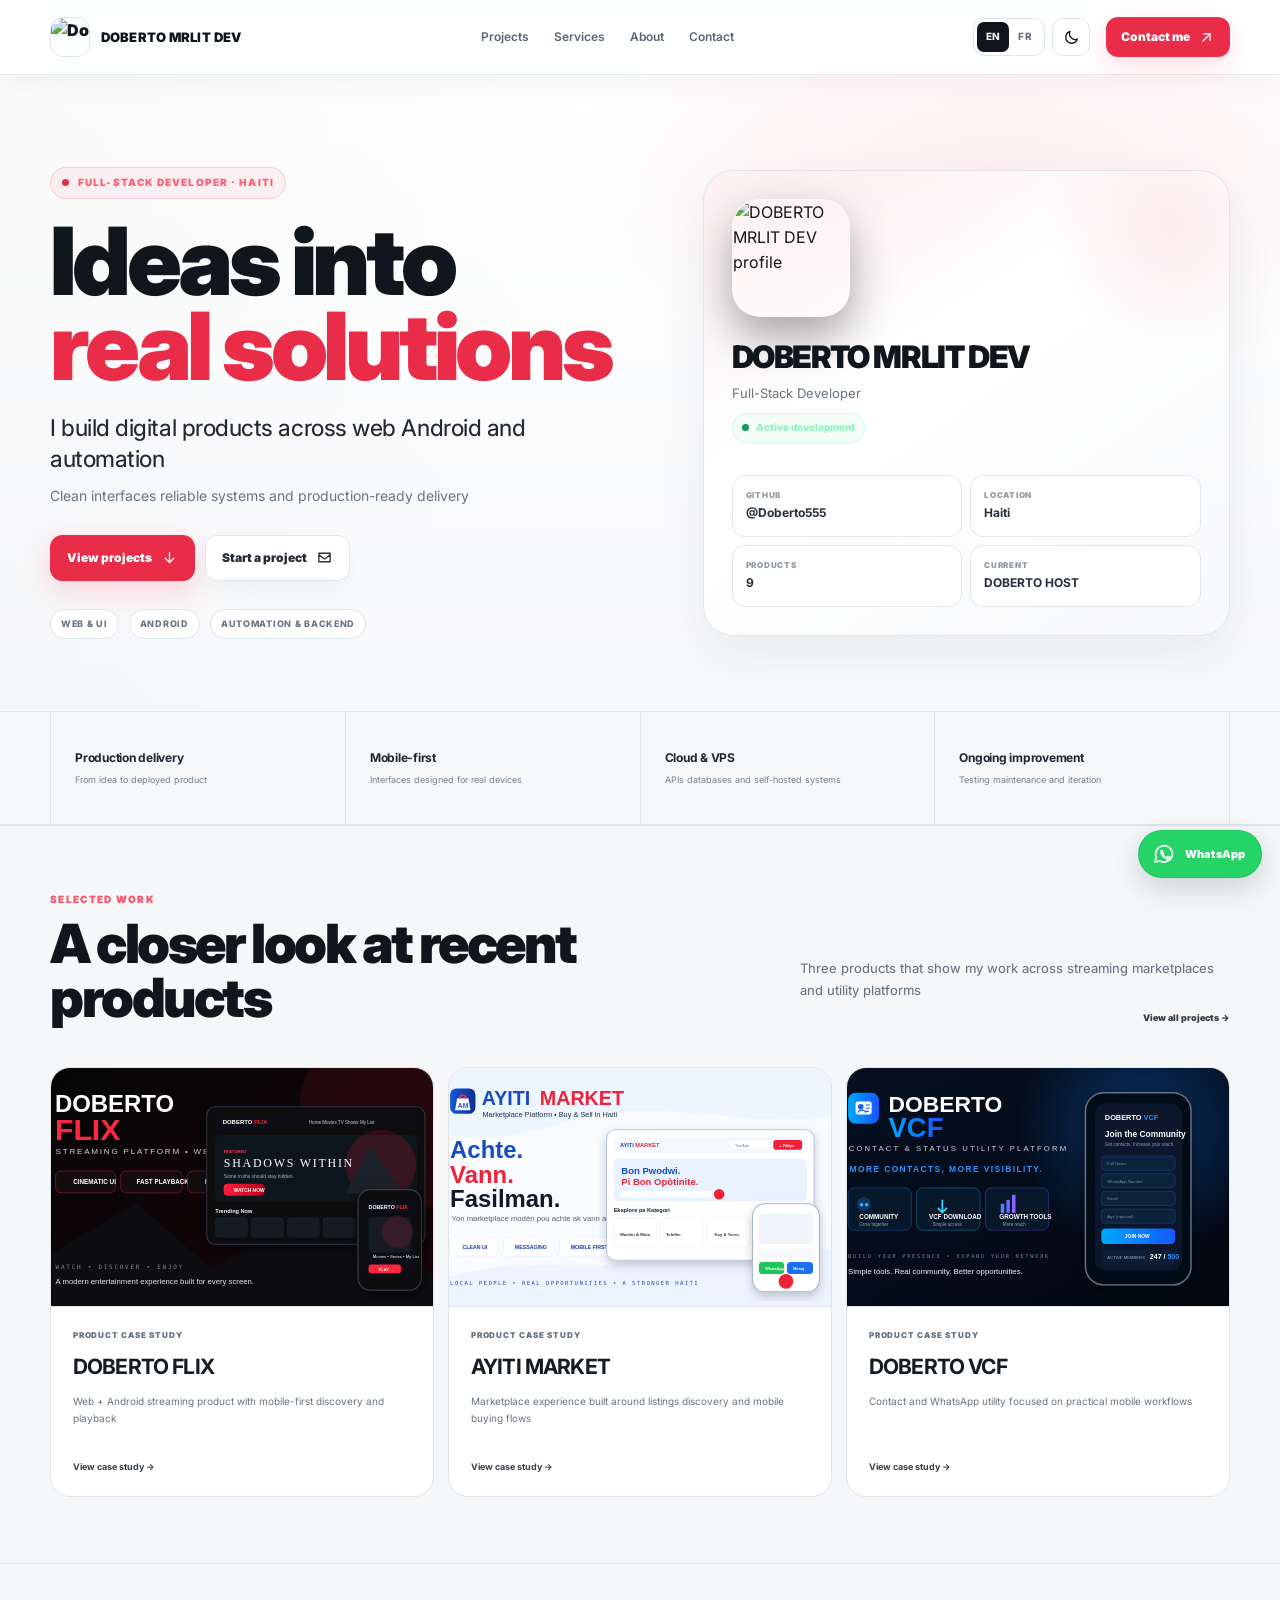
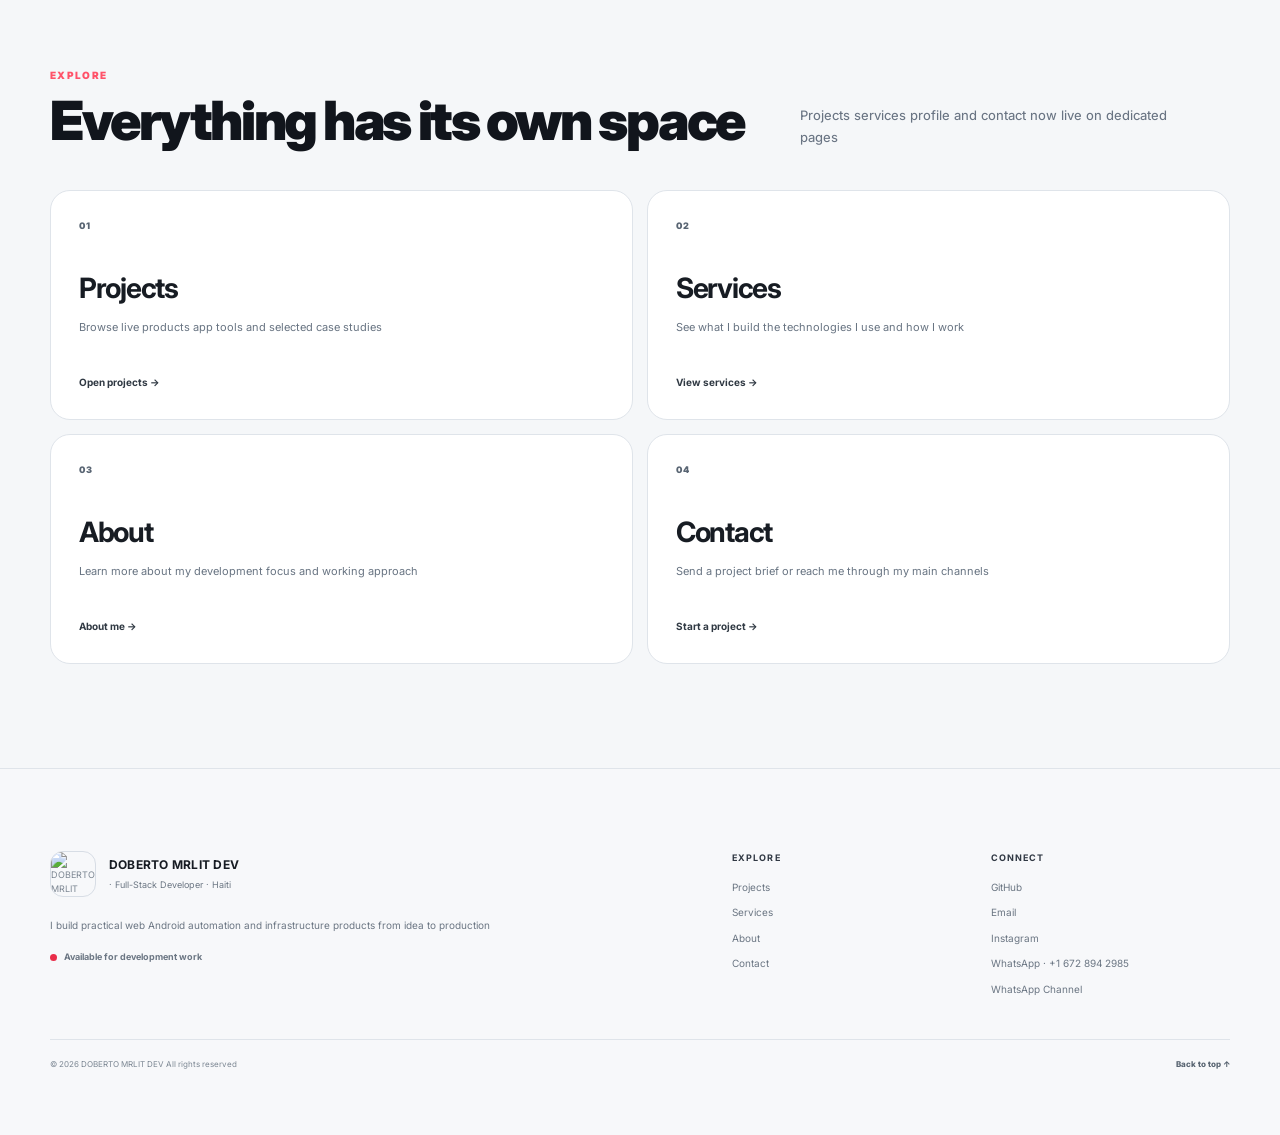
==== commit ec728920: "Refresh simplified copy on index.html" ====
--- a/index.html
+++ b/index.html
@@ -109,7 +109,7 @@
 document.querySelectorAll('.product-mark img').forEach(img=>img.addEventListener('error',()=>{const parent=img.parentElement;parent.textContent=img.dataset.fallback||'';parent.style.fontWeight='900';parent.style.color='var(--accent)';parent.setAttribute('aria-label',img.alt)}));
 const items=document.querySelectorAll('.reveal');if('IntersectionObserver'in window){const io=new IntersectionObserver(es=>es.forEach(e=>{if(e.isIntersecting){e.target.classList.add('show');io.unobserve(e.target)}}),{threshold:.08});items.forEach(i=>io.observe(i))}else items.forEach(i=>i.classList.add('show'));
 </script>
-<script src="assets/portfolio-ui.js?v=20261001-selected2"></script><a class="floating-whatsapp" href="https://wa.me/16728942985" target="_blank" rel="noopener noreferrer" aria-label="Chat on WhatsApp">
+<script src="assets/portfolio-ui.js?v=20261001-copyclean1"></script><a class="floating-whatsapp" href="https://wa.me/16728942985" target="_blank" rel="noopener noreferrer" aria-label="Chat on WhatsApp">
   <span class="floating-whatsapp-icon" aria-hidden="true">
     <svg viewBox="0 0 24 24"><path d="M20.5 11.5a8.5 8.5 0 0 1-12.6 7.45L3 20l1.1-4.7A8.5 8.5 0 1 1 20.5 11.5Z"/><path d="M8.7 9.2c.2-.4.4-.4.6-.4h.5c.2 0 .4 0 .5.3l.8 1.9c.1.2.1.4 0 .6l-.4.6c-.1.1-.1.3 0 .4.3.6 1 1.4 1.8 2 .8.6 1.5.9 2 .9.2 0 .3 0 .4-.1l.7-.7c.2-.2.4-.2.6-.1l1.8.9c.2.1.3.3.3.5v.5c0 .2-.1.4-.4.6-.5.3-1.1.4-1.8.2-1.1-.3-2.4-1-3.7-2-1.2-1-2.2-2.2-2.8-3.4-.4-.8-.5-1.5-.3-2.1Z"/></svg>
   </span>
--- a/assets/final-clean.css
+++ b/assets/final-clean.css
@@ -567,3 +567,60 @@
 @media(hover:hover){.social-whatsapp-direct:hover{border-color:rgba(37,211,102,.5)!important;background:rgba(37,211,102,.08)!important}}
 html[data-theme="light"] .social-whatsapp-direct{border-color:rgba(22,163,74,.2)!important;background:rgba(22,163,74,.035)!important}
 html[data-theme="light"] .social-whatsapp-direct small{color:#198754}
+
+
+/* Floating WhatsApp button */
+.floating-whatsapp{
+  position:fixed;
+  right:18px;
+  bottom:22px;
+  z-index:9999;
+  display:inline-flex;
+  align-items:center;
+  gap:9px;
+  min-height:48px;
+  padding:0 16px 0 13px;
+  border:1px solid rgba(255,255,255,.18);
+  border-radius:999px;
+  background:#25d366;
+  color:#fff;
+  text-decoration:none;
+  font-size:11px;
+  font-weight:900;
+  letter-spacing:.01em;
+  box-shadow:0 12px 32px rgba(0,0,0,.28);
+  transition:transform .18s ease,box-shadow .18s ease,filter .18s ease;
+}
+.floating-whatsapp-icon{display:grid;place-items:center;width:24px;height:24px}
+.floating-whatsapp-icon svg{
+  width:24px;height:24px;
+  fill:none;stroke:currentColor;stroke-width:1.7;
+  stroke-linecap:round;stroke-linejoin:round
+}
+.floating-whatsapp-text{white-space:nowrap;line-height:1}
+@media(hover:hover){
+  .floating-whatsapp:hover{
+    transform:translateY(-2px);
+    box-shadow:0 16px 38px rgba(0,0,0,.34);
+    filter:brightness(1.03)
+  }
+}
+html[data-theme="light"] .floating-whatsapp{
+  border-color:rgba(0,0,0,.08);
+  box-shadow:0 10px 28px rgba(30,38,50,.18)
+}
+@media(max-width:760px){
+  .floating-whatsapp{
+    right:14px;
+    bottom:88px;
+    width:50px;
+    height:50px;
+    min-height:50px;
+    padding:0;
+    justify-content:center
+  }
+  .floating-whatsapp-text{display:none}
+}
+@media(max-width:480px){
+  .floating-whatsapp{right:12px;bottom:84px}
+}
